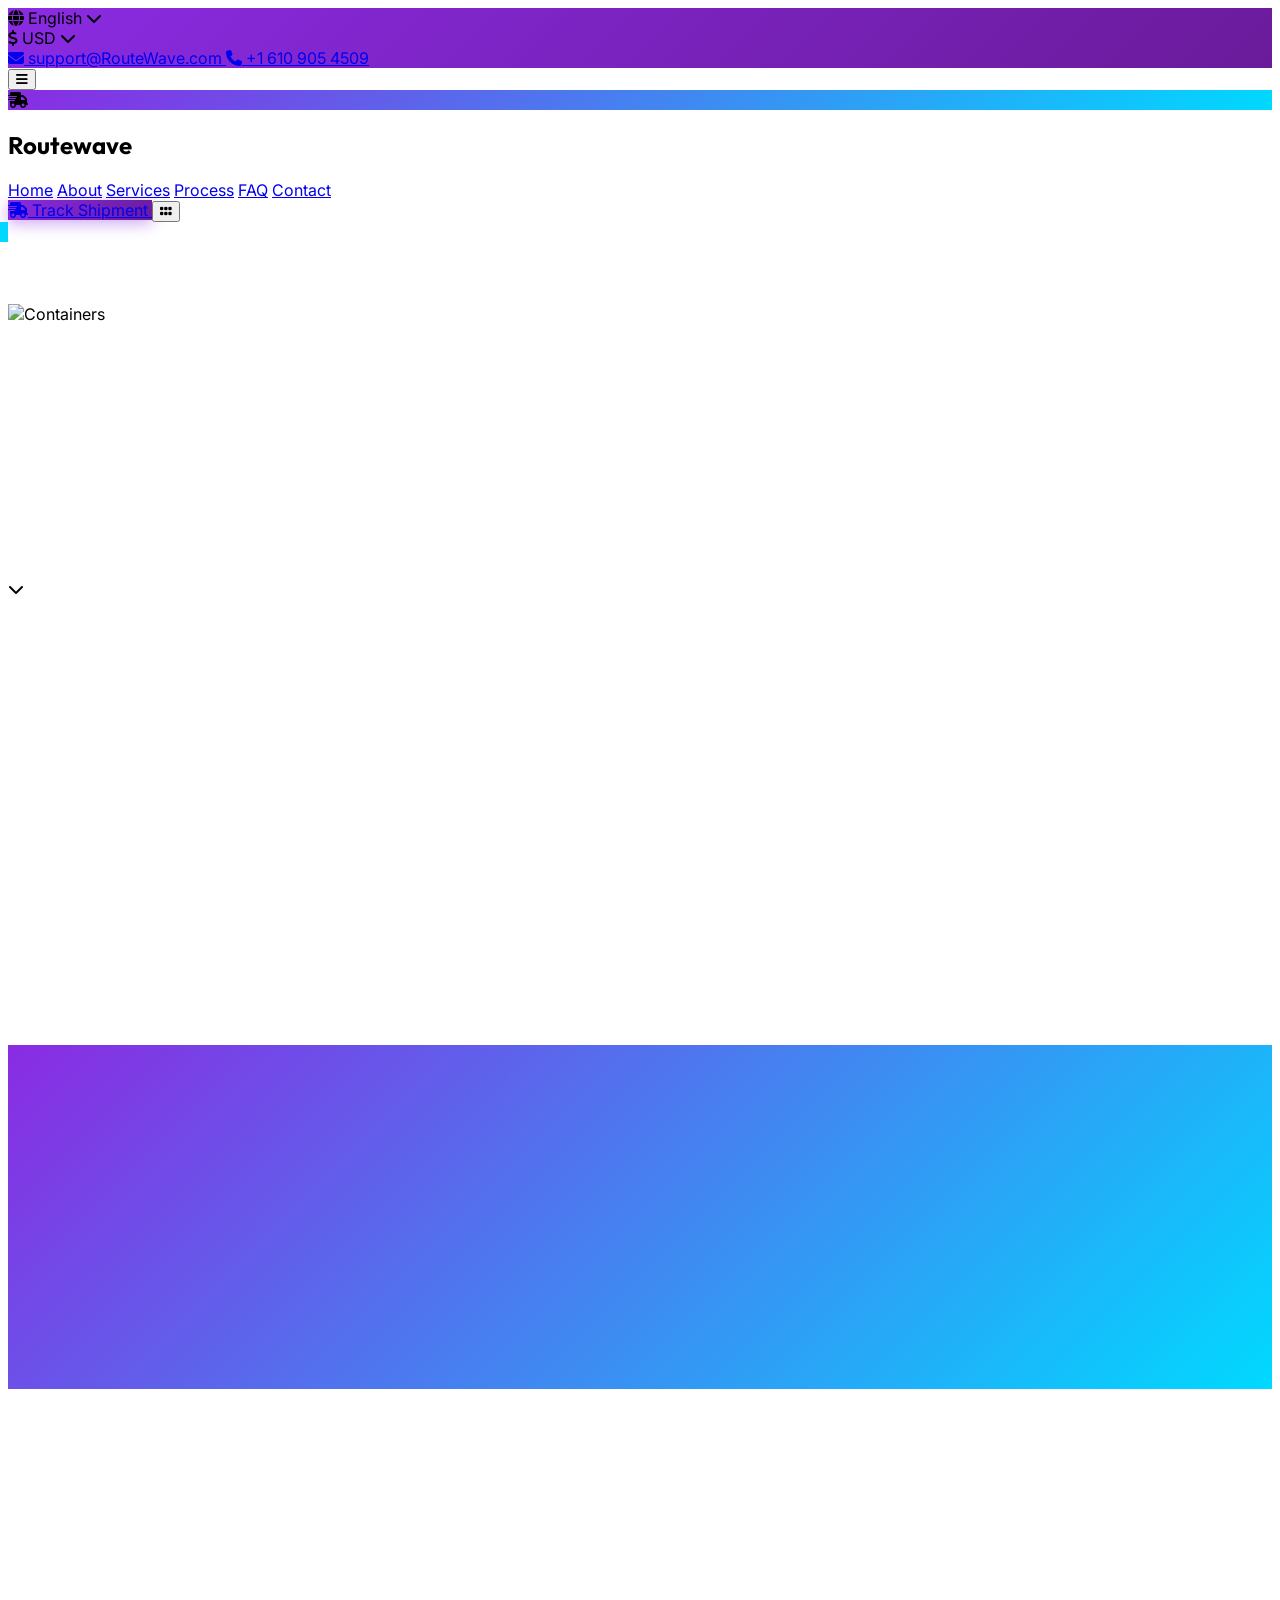
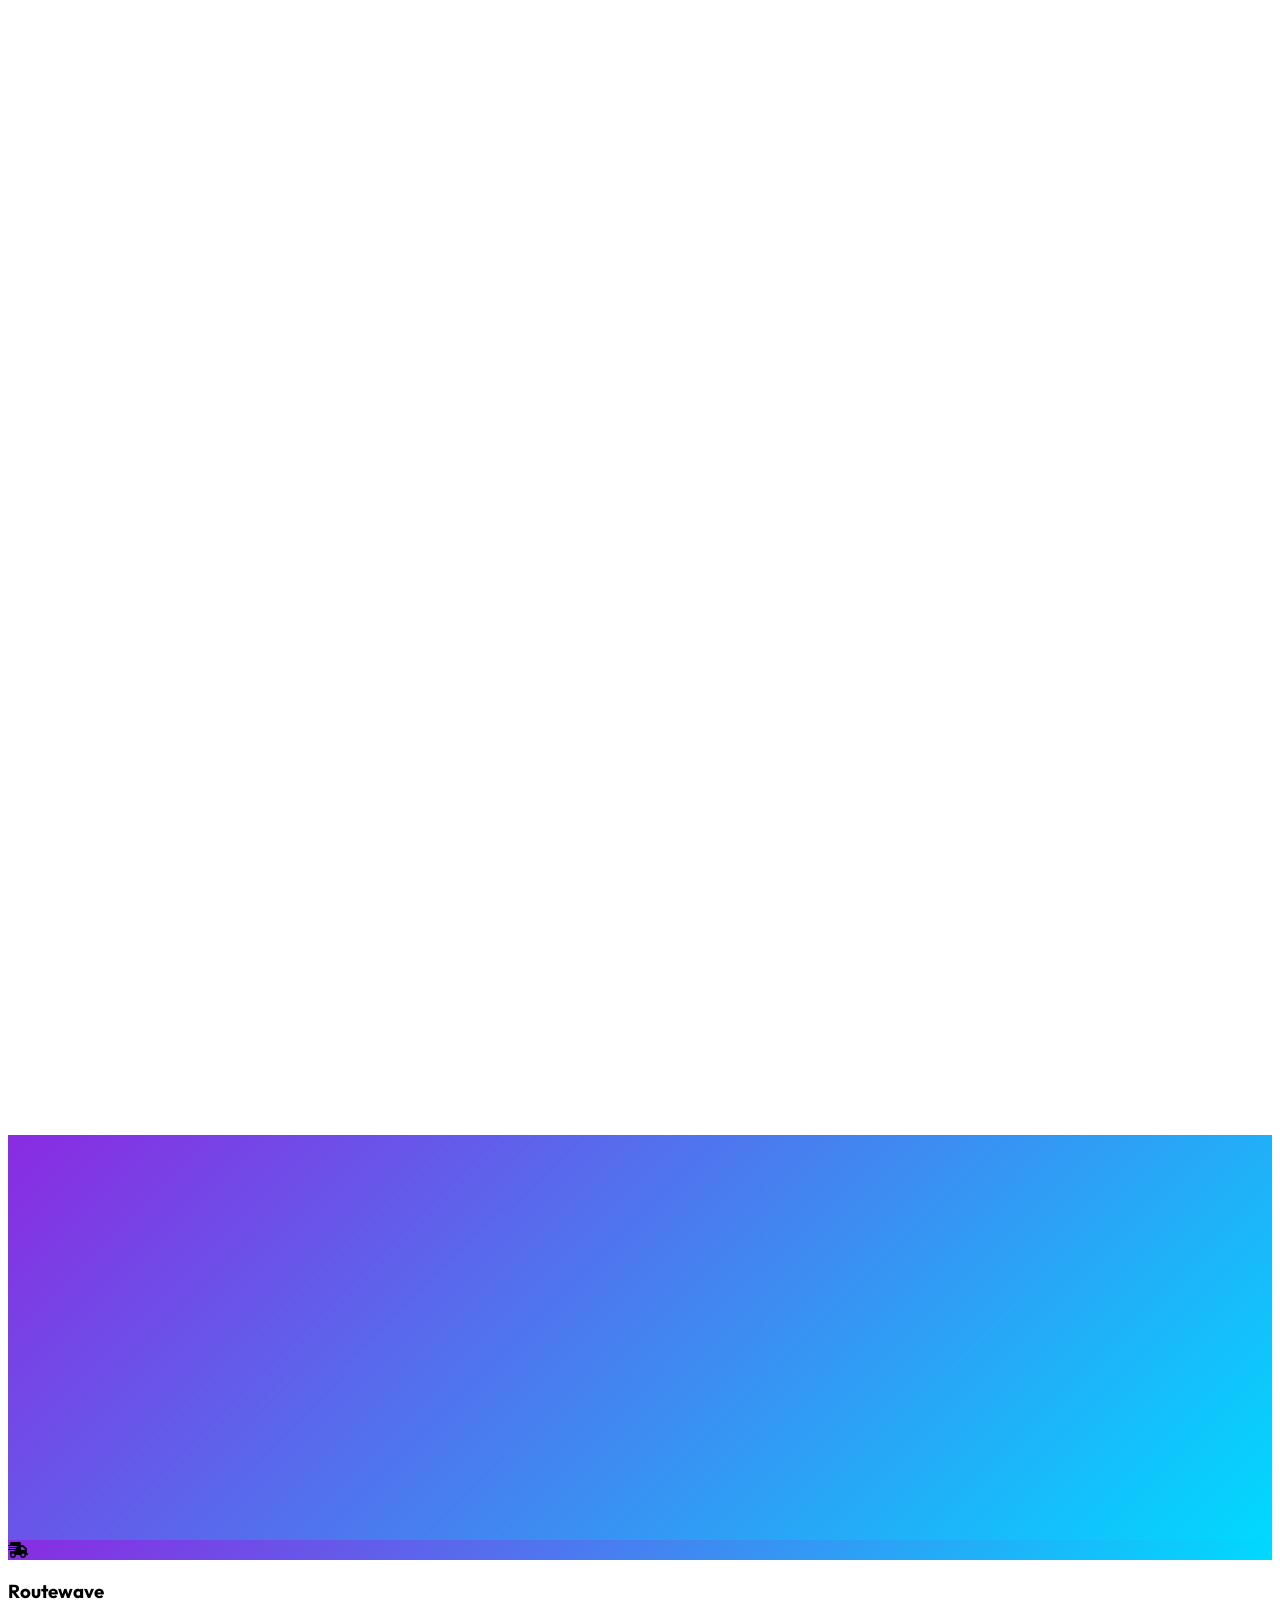
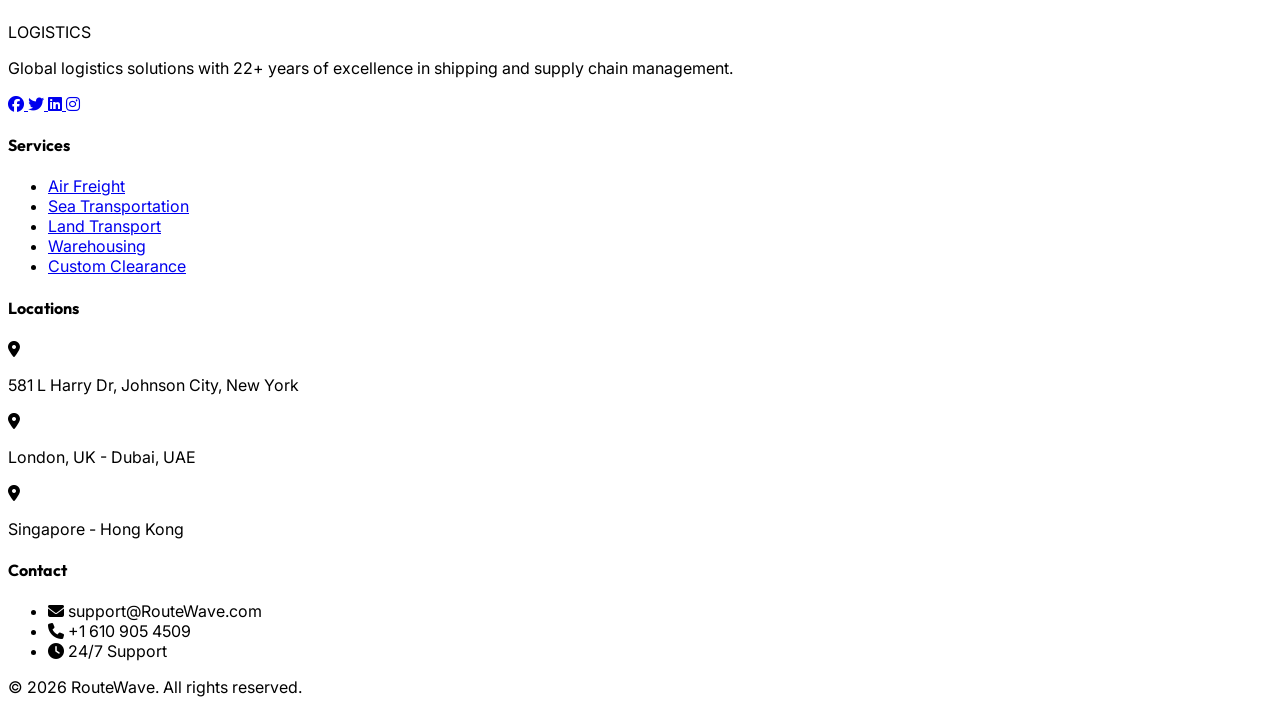
==== index.html @ 8a090c36 "Update index.html" ====
<!DOCTYPE html>
<html lang="en">
<head><style>
@font-face {
  font-family: "Optimistic";
  font-style: normal;
  font-weight: 400 600;
  font-display: swap;
  src: url("/fonts/OptimisticAI_VF_Optimized.woff2") format("woff2");
}
@font-face {
  font-family: "Optimistic Mono";
  font-style: normal;
  font-weight: 400;
  font-display: swap;
  src: url("/fonts/OptimisticMono_W_TextRegular.woff2") format("woff2");
}
:where(html) {
  font-family: "Optimistic", system-ui, sans-serif;
}
:where(code, pre, kbd, samp) {
  font-family: "Optimistic Mono", ui-monospace, monospace;
}
</style>
<meta charset="UTF-8">
<meta name="viewport" content="width=device-width, initial-scale=1.0">
<title>RouteWave - Global Transport & Delivery Solutions</title>
<script src="https://cdn.tailwindcss.com"></script>
<script src="https://cdnjs.cloudflare.com/ajax/libs/gsap/3.12.5/gsap.min.js"></script>
<script src="https://cdnjs.cloudflare.com/ajax/libs/gsap/3.12.5/ScrollTrigger.min.js"></script>
<link rel="stylesheet" href="https://cdnjs.cloudflare.com/ajax/libs/font-awesome/6.5.2/css/all.min.css">
<link href="https://fonts.googleapis.com/css2?family=Outfit:wght@300;400;500;600;700;800&family=Inter:wght@300;400;500;600&display=swap" rel="stylesheet">
<style>
    :root {
        --primary: #8A2BE2;
        --primary-dark: #6A1B9A;
        --accent: #00D9FF;
        --highlight: #FFD700;
        --dark: #0F0F1A;
        --gray-900: #1A1A2E;
    }
    * {
        scroll-behavior: smooth;
    }
    body {
        font-family: 'Inter', sans-serif;
        overflow-x: hidden;
    }
    h1, h2, h3, h4, h5, h6 {
        font-family: 'Outfit', sans-serif;
    }
    .text-gradient {
        background: linear-gradient(135deg, var(--primary) 0%, var(--accent) 100%);
        -webkit-background-clip: text;
        -webkit-text-fill-color: transparent;
        background-clip: text;
    }
    .bg-gradient-primary {
        background: linear-gradient(135deg, #8A2BE2 0%, #6A1B9A 100%);
    }
    .bg-gradient-vibrant {
        background: linear-gradient(135deg, #8A2BE2 0%, #00D9FF 100%);
    }
    .glass {
        background: rgba(255, 255, 255, 0.05);
        backdrop-filter: blur(10px);
        border: 1px solid rgba(255, 255, 255, 0.1);
    }
    .hover-lift {
        transition: transform 0.4s cubic-bezier(0.34, 1.56, 0.64, 1), box-shadow 0.4s ease;
    }
    .hover-lift:hover {
        transform: translateY(-8px);
        box-shadow: 0 20px 40px rgba(138, 43, 226, 0.3);
    }
    .btn-primary {
        background: linear-gradient(135deg, #8A2BE2 0%, #6A1B9A 100%);
        transition: all 0.3s ease;
        box-shadow: 0 4px 15px rgba(138, 43, 226, 0.4);
    }
    .btn-primary:hover {
        transform: translateY(-2px);
        box-shadow: 0 8px 25px rgba(138, 43, 226, 0.6);
    }
    .animate-counter {
        font-variant-numeric: tabular-nums;
    }
    .hero-slide {
        opacity: 0;
        visibility: hidden;
        transition: opacity 1s ease, visibility 1s ease;
    }
    .hero-slide.active {
        opacity: 1;
        visibility: visible;
    }
    .service-card::before {
        content: '';
        position: absolute;
        top: 0;
        left: 0;
        width: 100%;
        height: 100%;
        background: linear-gradient(135deg, rgba(138, 43, 226, 0.9) 0%, rgba(0, 217, 255, 0.9) 100%);
        opacity: 0;
        transition: opacity 0.4s ease;
        z-index: 1;
    }
    .service-card:hover::before {
        opacity: 1;
    }
    .mobile-menu {
        transform: translateX(-100%);
        transition: transform 0.4s cubic-bezier(0.68, -0.55, 0.265, 1.55);
    }
    .mobile-menu.open {
        transform: translateX(0);
    }
    .accordion-content {
        max-height: 0;
        overflow: hidden;
        transition: max-height 0.4s cubic-bezier(0.4, 0, 0.2, 1);
    }
    .accordion-content.open {
        max-height: 500px;
    }
    @keyframes float {
        0%, 100% { transform: translateY(0px); }
        50% { transform: translateY(-20px); }
    }
    .float-animation {
        animation: float 6s ease-in-out infinite;
    }
    .reveal-up {
        opacity: 0;
        transform: translateY(60px);
    }
    .reveal-left {
        opacity: 0;
        transform: translateX(-60px);
    }
    .reveal-right {
        opacity: 0;
        transform: translateX(60px);
    }
</style>
</head>
<body class="bg-white">
    
    <!-- Top Bar -->
    <div class="bg-gradient-primary text-white py-2 text-sm">
        <div class="max-w-7xl mx-auto px-4 sm:px-6 lg:px-8 flex justify-between items-center">
            <div class="flex gap-4">
                <div class="flex items-center gap-2 cursor-pointer hover:text-[#FFD700] transition">
                    <i class="fa-solid fa-globe"></i>
                    <span>English</span>
                    <i class="fa-solid fa-chevron-down text-xs"></i>
                </div>
                <div class="flex items-center gap-2 cursor-pointer hover:text-[#FFD700] transition">
                    <i class="fa-solid fa-dollar-sign"></i>
                    <span>USD</span>
                    <i class="fa-solid fa-chevron-down text-xs"></i>
                </div>
            </div>
            <div class="hidden md:flex items-center gap-6">
                <a href="mailto:support@swifttrans.com" class="flex items-center gap-2 hover:text-[#FFD700] transition">
                    <i class="fa-solid fa-envelope"></i>
                    <span>support@RouteWave.com</span>
                </a>
                <a href="tel:+16109054509" class="flex items-center gap-2 hover:text-[#FFD700] transition">
                    <i class="fa-solid fa-phone"></i>
                    <span>+1 610 905 4509</span>
                </a>
            </div>
        </div>
    </div>

    <!-- Navigation -->
    <nav class="bg-[#0F0F1A] text-white sticky top-0 z-50 shadow-lg">
        <div class="max-w-7xl mx-auto px-4 sm:px-6 lg:px-8">
            <div class="flex justify-between items-center h-20">
                <div class="flex items-center gap-3">
                    <button id="menuBtn" class="text-2xl hover:text-[#00D9FF] transition lg:hidden">
                        <i class="fa-solid fa-bars"></i>
                    </button>
                    <div class="flex items-center gap-3">
                        <div class="w-12 h-12 bg-gradient-vibrant rounded-lg flex items-center justify-center">
                            <i class="fa-solid fa-truck-fast text-white text-xl"></i>
                        </div>
                        <div>
                            <h1 class="text-xl font-bold">Routewave</h1>
                            
                        </div>
                    </div>
                </div>
                
                <div class="hidden lg:flex items-center gap-8">
                    <a href="#home" class="hover:text-[#00D9FF] transition font-medium">Home</a>
                    <a href="#about" class="hover:text-[#00D9FF] transition font-medium">About</a>
                    <a href="#services" class="hover:text-[#00D9FF] transition font-medium">Services</a>
                    <a href="#process" class="hover:text-[#00D9FF] transition font-medium">Process</a>
                    <a href="#faq" class="hover:text-[#00D9FF] transition font-medium">FAQ</a>
                    <a href="#contact" class="hover:text-[#00D9FF] transition font-medium">Contact</a>
                </div>

                <div class="flex items-center gap-4">
                    <a href="tracking.html" class="btn-primary px-6 py-3 rounded-lg font-semibold text-sm flex items-center gap-2">
    <i class="fa-solid fa-truck-fast"></i>
    <span class="hidden sm:inline">Track Shipment</span>
                    </a>
                        
                        
                    
                    <button class="text-xl hover:text-[#00D9FF] transition hidden lg:block">
                        <i class="fa-solid fa-grip"></i>
                    </button>
                </div>
            </div>
        </div>
    </nav>

    <!-- Mobile Menu -->
    <div id="mobileMenu" class="mobile-menu fixed top-0 left-0 w-full max-w-sm h-screen bg-white z-[60] shadow-2xl">
        <div class="p-6">
            <div class="flex justify-between items-center mb-8">
                <div class="flex items-center gap-3">
                    <div class="w-10 h-10 bg-gradient-vibrant rounded-lg flex items-center justify-center">
                        <i class="fa-solid fa-truck-fast text-white"></i>
                    </div>
                    <span class="text-xl font-bold text-gray-900">Routewave</span>
                </div>
                <button id="closeMenu" class="text-2xl text-gray-600">
                    <i class="fa-solid fa-xmark"></i>
                </button>
            </div>
            <nav class="space-y-1">
                <a href="#home" class="block py-3 px-4 text-gray-800 font-medium hover:bg-purple-50 hover:text-[#8A2BE2] rounded-lg transition mobile-link">Home</a>
                <a href="#about" class="block py-3 px-4 text-gray-800 font-medium hover:bg-purple-50 hover:text-[#8A2BE2] rounded-lg transition mobile-link">About</a>
                <a href="#services" class="block py-3 px-4 text-gray-800 font-medium hover:bg-purple-50 hover:text-[#8A2BE2] rounded-lg transition mobile-link">Services</a>
                <a href="#process" class="block py-3 px-4 text-gray-800 font-medium hover:bg-purple-50 hover:text-[#8A2BE2] rounded-lg transition mobile-link">Process</a>
                <a href="#faq" class="block py-3 px-4 text-gray-800 font-medium hover:bg-purple-50 hover:text-[#8A2BE2] rounded-lg transition mobile-link">FAQ</a>
                <a href="#contact" class="block py-3 px-4 text-gray-800 font-medium hover:bg-purple-50 hover:text-[#8A2BE2] rounded-lg transition mobile-link">Contact</a>
            </nav>
        </div>
    </div>
    <div id="menuOverlay" class="fixed inset-0 bg-black/50 z-50 hidden"></div>

    <!-- Hero Section -->
    <section id="home" class="relative h-screen min-h-[700px] overflow-hidden">
        <div class="hero-slide active absolute inset-0">
            <img src="https://images.unsplash.com/photo-1586528116311-ad8dd3c8310d?w=1920&q=80" alt="Containers" class="w-full h-full object-cover">
            <div class="absolute inset-0 bg-gradient-to-r from-[#0F0F1A]/95 via-[#0F0F1A]/80 to-[#8A2BE2]/40"></div>
        </div>
        <div class="hero-slide absolute inset-0">
            <img src="https://images.unsplash.com/photo-1578575437130-527eed3abbec?w=1920&q=80" alt="Airplane" class="w-full h-full object-cover">
            <div class="absolute inset-0 bg-gradient-to-r from-[#0F0F1A]/95 via-[#0F0F1A]/80 to-[#00D9FF]/40"></div>
        </div>
        <div class="hero-slide absolute inset-0">
            <img src="https://images.unsplash.com/photo-1619642751034-765df7c58e?w=1920&q=80" alt="Ship" class="w-full h-full object-cover">
            <div class="absolute inset-0 bg-gradient-to-r from-[#0F0F1A]/95 via-[#0F0F1A]/80 to-[#8A2BE2]/40"></div>
        </div>

        <div class="relative h-full max-w-7xl mx-auto px-4 sm:px-6 lg:px-8 flex items-center">
            <div class="max-w-3xl">
                <p class="text-[#00D9FF] font-semibold mb-4 text-lg reveal-up" id="heroTagline">
                    <i class="fa-solid fa-bolt"></i> Transport and Logistics Services
                </p>
                <h1 class="text-5xl md:text-7xl font-extrabold text-white mb-6 leading-tight reveal-up">
                    Global Shipping &<br>Supply Chain <span class="text-gradient">Excellence</span>
                </h1>
                <p class="text-xl text-gray-300 mb-8 reveal-up">
                    We deliver your goods safely and on time across 55+ countries with real-time tracking and 24/7 support.
                </p>
                <div class="flex flex-wrap gap-4 mb-12 reveal-up">
                    <button class="btn-primary px-8 py-4 rounded-lg font-semibold text-white flex items-center gap-2">
                        <i class="fa-solid fa-circle-check"></i>
                        Explore The Services
                    </button>
                    <button class="glass px-8 py-4 rounded-lg font-semibold text-white hover:bg-white/10 transition flex items-center gap-2">
                        <i class="fa-solid fa-play"></i>
                        Watch Video
                    </button>
                </div>
                
                <div class="flex items-center gap-4 reveal-up">
                    <button id="heroPrev" class="w-12 h-12 rounded-full glass text-white hover:bg-white/20 transition">
                        <i class="fa-solid fa-arrow-left"></i>
                    </button>
                    <button id="heroNext" class="w-12 h-12 rounded-full glass text-white hover:bg-white/20 transition">
                        <i class="fa-solid fa-arrow-right"></i>
                    </button>
                    <div class="flex gap-2 ml-4" id="heroDots"></div>
                </div>
            </div>
        </div>

        <div class="absolute bottom-8 left-1/2 -translate-x-1/2 animate-bounce">
            <i class="fa-solid fa-chevron-down text-white text-2xl"></i>
        </div>
    </section>

    <!-- About Section -->
    <section id="about" class="py-20 lg:py-32 bg-gray-50">
        <div class="max-w-7xl mx-auto px-4 sm:px-6 lg:px-8">
            <div class="grid lg:grid-cols-2 gap-12 items-center">
                <div class="reveal-left">
                    <img src="https://images.unsplash.com/photo-1600880292203-757bb62b4baf?w=800&q=80" alt="Logistics" class="rounded-2xl shadow-2xl">
                </div>
                <div class="reveal-right">
                    <p class="text-[#8A2BE2] font-semibold mb-4 flex items-center gap-2">
                        <span class="w-12 h-0.5 bg-gradient-primary"></span>
                        ABOUT US
                    </p>
                    <h2 class="text-4xl lg:text-5xl font-bold text-gray-900 mb-6">
                        Elite Global Logistics &<br>Transport Solutions
                    </h2>
                    <p class="text-gray-600 mb-8 leading-relaxed">
                        With over two decades of experience, we provide comprehensive logistics solutions tailored to your business needs. From secure packaging to real-time tracking, we ensure your cargo reaches its destination safely.
                    </p>
                    <div class="space-y-6">
                        <div class="flex gap-4">
                            <div class="w-14 h-14 bg-gradient-vibrant rounded-xl flex items-center justify-center flex-shrink-0">
                                <i class="fa-solid fa-box text-white text-xl"></i>
                            </div>
                            <div>
                                <h3 class="text-xl font-bold text-gray-900 mb-2">Modern Transport System & Secure Packaging</h3>
                                <p class="text-gray-600">State-of-the-art fleet and premium packaging materials ensure maximum protection.</p>
                            </div>
                        </div>
                        <div class="flex gap-4">
                            <div class="w-14 h-14 bg-gradient-vibrant rounded-xl flex items-center justify-center flex-shrink-0">
                                <i class="fa-solid fa-headset text-white text-xl"></i>
                            </div>
                            <div>
                                <h3 class="text-xl font-bold text-gray-900 mb-2">24/7 Support For Any Clients</h3>
                                <p class="text-gray-600">Our dedicated team is always available to assist you with tracking and inquiries.</p>
                            </div>
                        </div>
                    </div>
                </div>
            </div>
        </div>
    </section>

    <!-- Stats Section -->
    <section class="py-20 bg-gradient-vibrant text-white relative overflow-hidden">
        <div class="absolute inset-0 opacity-10">
            <div class="absolute top-10 left-10 w-64 h-64 bg-white rounded-full blur-3xl"></div>
            <div class="absolute bottom-10 right-10 w-96 h-96 bg-[#FFD700] rounded-full blur-3xl"></div>
        </div>
        <div class="max-w-7xl mx-auto px-4 sm:px-6 lg:px-8 relative">
            <div class="grid grid-cols-2 md:grid-cols-5 gap-8 text-center">
                <div class="reveal-up">
                    <div class="text-5xl font-bold mb-2 animate-counter" data-target="22">0</div>
                    <p class="text-sm uppercase tracking-wider">YEARS EXPERIENCE</p>
                </div>
                <div class="reveal-up" style="animation-delay: 0.1s">
                    <div class="text-5xl font-bold mb-2 animate-counter" data-target="26">0</div>
                    <p class="text-sm uppercase tracking-wider">MAIN WAREHOUSES</p>
                </div>
                <div class="reveal-up" style="animation-delay: 0.2s">
                    <div class="text-5xl font-bold mb-2 animate-counter" data-target="853">0</div>
                    <p class="text-sm uppercase tracking-wider">SUPPLY ENGINEERS</p>
                </div>
                <div class="reveal-up" style="animation-delay: 0.3s">
                    <div class="text-5xl font-bold mb-2 animate-counter" data-target="55">0</div>
                    <p class="text-sm uppercase tracking-wider">COUNTRIES COVERED</p>
                </div>
                <div class="reveal-up" style="animation-delay: 0.4s">
                    <div class="text-5xl font-bold mb-2 animate-counter" data-target="40">0</div>
                    <p class="text-sm uppercase tracking-wider">TOTAL SERVICES</p>
                </div>
            </div>
        </div>
    </section>

    <!-- Services Section -->
    <section id="services" class="py-20 lg:py-32">
        <div class="max-w-7xl mx-auto px-4 sm:px-6 lg:px-8">
            <div class="text-center mb-16 reveal-up">
                <p class="text-[#8A2BE2] font-semibold mb-4 flex items-center justify-center gap-2">
                    <span class="w-12 h-0.5 bg-gradient-primary"></span>
                    OUR SERVICES
                </p>
                <h2 class="text-4xl lg:text-5xl font-bold text-gray-900">Comprehensive Logistics Solutions</h2>
            </div>

            <div class="grid md:grid-cols-2 lg:grid-cols-3 gap-8" id="servicesGrid">
                <div class="service-card relative rounded-2xl overflow-hidden h-96 hover-lift group reveal-up">
                    <img src="https://images.unsplash.com/photo-1497250681960-ef046c08a56e?w=600&q=80" alt="Sea Transportation" class="w-full h-full object-cover">
                    <div class="absolute inset-0 bg-gradient-to-t from-black/80 via-black/40 to-transparent z-[2]"></div>
                    <div class="absolute bottom-0 left-0 right-0 p-8 z-[3]">
                        <i class="fa-solid fa-ship text-5xl text-white mb-4 group-hover:text-[#FFD700] transition"></i>
                        <h3 class="text-2xl font-bold text-white mb-2">Sea Transportation</h3>
                        <p class="text-gray-200 mb-4 opacity-0 group-hover:opacity-100 transition-opacity">Global maritime shipping with full container and LCL options.</p>
                        <button class="text-white font-semibold flex items-center gap-2 group-hover:text-[#FFD700] transition">
                            Read More <i class="fa-solid fa-arrow-right"></i>
                        </button>
                    </div>
                </div>

                <div class="service-card relative rounded-2xl overflow-hidden h-96 hover-lift group reveal-up" style="animation-delay: 0.1s">
                    <img src="https://images.unsplash.com/photo-1436491865332-7a61a109cc05?w=600&q=80" alt="Air Freight" class="w-full h-full object-cover">
                    <div class="absolute inset-0 bg-gradient-to-t from-black/80 via-black/40 to-transparent z-[2]"></div>
                    <div class="absolute bottom-0 left-0 right-0 p-8 z-[3]">
                        <i class="fa-solid fa-plane text-5xl text-white mb-4 group-hover:text-[#FFD700] transition"></i>
                        <h3 class="text-2xl font-bold text-white mb-2">Air Freight</h3>
                        <p class="text-gray-200 mb-4 opacity-0 group-hover:opacity-100 transition-opacity">Express air cargo delivery worldwide in 1-3 business days.</p>
                        <button class="text-white font-semibold flex items-center gap-2 group-hover:text-[#FFD700] transition">
                            Read More <i class="fa-solid fa-arrow-right"></i>
                        </button>
                    </div>
                </div>

                <div class="service-card relative rounded-2xl overflow-hidden h-96 hover-lift group reveal-up" style="animation-delay: 0.2s">
                    <img src="https://images.unsplash.com/photo-1601584115197-04ecc0da31d7?w=600&q=80" alt="Land Transport" class="w-full h-full object-cover">
                    <div class="absolute inset-0 bg-gradient-to-t from-black/80 via-black/40 to-transparent z-[2]"></div>
                    <div class="absolute bottom-0 left-0 right-0 p-8 z-[3]">
                        <i class="fa-solid fa-truck text-5xl text-white mb-4 group-hover:text-[#FFD700] transition"></i>
                        <h3 class="text-2xl font-bold text-white mb-2">Land Transport</h3>
                        <p class="text-gray-200 mb-4 opacity-0 group-hover:opacity-100 transition-opacity">Reliable trucking and rail freight across continents.</p>
                        <button class="text-white font-semibold flex items-center gap-2 group-hover:text-[#FFD700] transition">
                            Read More <i class="fa-solid fa-arrow-right"></i>
                        </button>
                    </div>
                </div>
            </div>

            <div class="flex justify-center gap-2 mt-12" id="serviceDots">
                <button class="w-3 h-3 rounded-full bg-[#8A2BE2]"></button>
                <button class="w-3 h-3 rounded-full bg-gray-300"></button>
                <button class="w-3 h-3 rounded-full bg-gray-300"></button>
            </div>
        </div>
    </section>

    <!-- Why Choose Us -->
    <section class="py-20 lg:py-32 bg-[#0F0F1A] text-white relative overflow-hidden">
        <div class="absolute inset-0 opacity-5">
            <img src="https://images.unsplash.com/photo-1566576912321-d58ddd7a6088?w=1920&q=80" alt="" class="w-full h-full object-cover">
        </div>
        <div class="max-w-7xl mx-auto px-4 sm:px-6 lg:px-8 relative">
            <div class="grid lg:grid-cols-2 gap-12 items-center">
                <div class="reveal-left">
                    <p class="text-[#00D9FF] font-semibold mb-4 flex items-center gap-2">
                        <span class="w-12 h-0.5 bg-[#00D9FF]"></span>
                        WHY CHOOSE US
                    </p>
                    <h2 class="text-4xl lg:text-5xl font-bold mb-8">Your Trusted Global<br>Logistics Partner</h2>
                    <div class="space-y-6">
                        <div class="flex gap-4 glass p-6 rounded-xl hover-lift">
                            <div class="w-16 h-16 bg-gradient-vibrant rounded-xl flex items-center justify-center flex-shrink-0">
                                <i class="fa-solid fa-gauge-high text-white text-2xl"></i>
                            </div>
                            <div>
                                <h3 class="text-xl font-bold mb-2">Fast Transportation Service</h3>
                                <p class="text-gray-400">Express delivery options to meet your urgent deadlines.</p>
                            </div>
                        </div>
                        <div class="flex gap-4 glass p-6 rounded-xl hover-lift">
                            <div class="w-16 h-16 bg-gradient-vibrant rounded-xl flex items-center justify-center flex-shrink-0">
                                <i class="fa-solid fa-shield-halved text-white text-2xl"></i>
                            </div>
                            <div>
                                <h3 class="text-xl font-bold mb-2">Safety And Reliability</h3>
                                <p class="text-gray-400">99.8% on-time delivery rate with full insurance coverage.</p>
                            </div>
                        </div>
                        <div class="flex gap-4 glass p-6 rounded-xl hover-lift">
                            <div class="w-16 h-16 bg-gradient-vibrant rounded-xl flex items-center justify-center flex-shrink-0">
                                <i class="fa-solid fa-clock text-white text-2xl"></i>
                            </div>
                            <div>
                                <h3 class="text-xl font-bold mb-2">24/7 Online Support</h3>
                                <p class="text-gray-400">Round-the-clock customer service and real-time tracking.</p>
                            </div>
                        </div>
                        <a href="tracking.html" class="flex gap-4 glass p-6 rounded-xl hover-lift">
    <div class="w-16 h-16 bg-gradient-vibrant rounded-xl flex items-center justify-center flex-shrink-0">
        <i class="fa-solid fa-location-dot text-white text-2xl"></i>
    </div>
    <div>
        <h3 class="text-xl font-bold mb-2">Online Tracking</h3>
        <p class="text-gray-400">Track your shipment live from pickup to delivery.</p>
    </div>
                        </a>
                            
                                
                            
                            
                                
                                
                            
                        
                    </div>
                </div>
                <div class="reveal-right">
                    <img src="https://images.unsplash.com/photo-1582750433449-648ed127bb54?w=800&q=80" alt="Delivery" class="rounded-2xl shadow-2xl float-animation">
                </div>
            </div>
        </div>
    </section>

    <!-- Process Section -->
    <section id="process" class="py-20 lg:py-32 bg-gray-50">
        <div class="max-w-7xl mx-auto px-4 sm:px-6 lg:px-8">
            <div class="text-center mb-16 reveal-up">
                <p class="text-[#8A2BE2] font-semibold mb-4 flex items-center justify-center gap-2">
                    <span class="w-12 h-0.5 bg-gradient-primary"></span>
                    HOW IT WORKS
                </p>
                <h2 class="text-4xl lg:text-5xl font-bold text-gray-900">How can process?</h2>
                <p class="text-gray-600 mt-4 max-w-2xl mx-auto">Simple 3-step process to ship your goods anywhere in the world</p>
            </div>

            <div class="grid md:grid-cols-3 gap-8">
                <div class="text-center reveal-up">
                    <div class="w-20 h-20 bg-gradient-vibrant rounded-full flex items-center justify-center mx-auto mb-6 text-white text-2xl font-bold shadow-xl">
                        01
                    </div>
                    <h3 class="text-2xl font-bold text-gray-900 mb-4">Choose a Shipping Method</h3>
                    <p class="text-gray-600">Select air, sea, or land transport based on your timeline and budget requirements.</p>
                </div>
                <div class="text-center reveal-up" style="animation-delay: 0.1s">
                    <div class="w-20 h-20 bg-gradient-vibrant rounded-full flex items-center justify-center mx-auto mb-6 text-white text-2xl font-bold shadow-xl">
                        02
                    </div>
                    <h3 class="text-2xl font-bold text-gray-900 mb-4">Prepare & Ship</h3>
                    <p class="text-gray-600">We handle packaging, documentation, and customs clearance for hassle-free shipping.</p>
                </div>
                <a href="tracking.html" class="block text-center reveal-up hover:scale-105 transition duration-300" style="animation-delay: 0.2s">
    <div class="w-20 h-20 bg-gradient-vibrant rounded-full flex items-center justify-center mx-auto mb-6 text-white text-2xl font-bold shadow-xl">
        03
    </div>
    <h3 class="text-2xl font-bold text-gray-900 mb-4">Track & Deliver</h3>
    <p class="text-gray-600">
        Monitor your shipment in real-time until it safely reaches its final destination.
    </p>
                </a>
                    
                      
                    
        
                </div>
            </div>
        </div>
    </section>

    <!-- Facilities -->
    <section class="py-20 lg:py-32">
        <div class="max-w-7xl mx-auto px-4 sm:px-6 lg:px-8">
            <div class="grid md:grid-cols-2 lg:grid-cols-4 gap-6">
                <div class="bg-gradient-primary p-8 rounded-2xl text-white hover-lift reveal-up">
                    <div class="text-6xl font-bold text-white/20 mb-4">01</div>
                    <i class="fa-solid fa-warehouse text-4xl mb-4 text-[#FFD700]"></i>
                    <h3 class="text-xl font-bold mb-2">Warehouse Facility</h3>
                    <p class="text-purple-100">Secure storage across 26+ locations worldwide</p>
                </div>
                <div class="bg-gray-900 p-8 rounded-2xl text-white hover-lift reveal-up" style="animation-delay: 0.1s">
                    <div class="text-6xl font-bold text-white/10 mb-4">02</div>
                    <i class="fa-solid fa-tags text-4xl mb-4 text-[#00D9FF]"></i>
                    <h3 class="text-xl font-bold mb-2">Cost Effective Pricing</h3>
                    <p class="text-gray-400">Competitive rates with transparent pricing</p>
                </div>
                <div class="bg-gradient-primary p-8 rounded-2xl text-white hover-lift reveal-up" style="animation-delay: 0.2s">
                    <div class="text-6xl font-bold text-white/20 mb-4">03</div>
                    <i class="fa-solid fa-plane-departure text-4xl mb-4 text-[#FFD700]"></i>
                    <h3 class="text-xl font-bold mb-2">Air Freight Facility</h3>
                    <p class="text-purple-100">Express air cargo to 55+ countries</p>
                </div>
                <div class="bg-gray-900 p-8 rounded-2xl text-white hover-lift reveal-up" style="animation-delay: 0.3s">
                    <div class="text-6xl font-bold text-white/10 mb-4">04</div>
                    <i class="fa-solid fa-container-storage text-4xl mb-4 text-[#00D9FF]"></i>
                    <h3 class="text-xl font-bold mb-2">Container Delivery</h3>
                    <p class="text-gray-400">FCL & LCL options for all cargo sizes</p>
                </div>
            </div>
        </div>
    </section>

    <!-- FAQ Section -->
    <section id="faq" class="py-20 lg:py-32 bg-gray-50">
        <div class="max-w-4xl mx-auto px-4 sm:px-6 lg:px-8">
            <div class="text-center mb-16 reveal-up">
                <p class="text-[#8A2BE2] font-semibold mb-4 flex items-center justify-center gap-2">
                    <span class="w-12 h-0.5 bg-gradient-primary"></span>
                    FAQ
                </p>
                <h2 class="text-4xl lg:text-5xl font-bold text-gray-900">Frequently Asked Questions</h2>
            </div>

            <div class="space-y-4">
                <div class="bg-white rounded-xl shadow-md overflow-hidden reveal-up">
                    <button class="accordion-btn w-full flex justify-between items-center p-6 text-left hover:bg-gray-50 transition">
                        <span class="text-lg font-semibold text-gray-900">How do you organize bulk items?</span>
                        <i class="fa-solid fa-plus text-[#8A2BE2] transition-transform"></i>
                    </button>
                    <div class="accordion-content px-6">
                        <p class="pb-6 text-gray-600">We use specialized consolidation services and dedicated warehouse space to efficiently organize and manage bulk shipments. Our team categorizes items by destination, size, and handling requirements to optimize container space and reduce costs.</p>
                    </div>
                <div class="bg-white rounded-xl shadow-md overflow-hidden reveal-up">
                    <button class="accordion-btn w-full flex justify-between items-center p-6 text-left hover:bg-gray-50 transition">
                        <span class="text-lg font-semibold text-gray-900">What is the estimated delivery time?</span>
                        <i class="fa-solid fa-plus text-[#8A2BE2] transition-transform"></i>
                    </button>
                    <div class="accordion-content px-6">
                        <p class="pb-6 text-gray-600">Delivery times vary by shipping method: Express Air (1-3 days), Standard Air (3-7 days), Sea Freight (15-45 days), and Land Transport (3-14 days) depending on destination. Track your shipment in real-time through our platform.</p>
                    </div>
                <div class="bg-white rounded-xl shadow-md overflow-hidden reveal-up">
                    <button class="accordion-btn w-full flex justify-between items-center p-6 text-left hover:bg-gray-50 transition">
                        <span class="text-lg font-semibold text-gray-900">Do you provide insurance coverage?</span>
                        <i class="fa-solid fa-plus text-[#8A2BE2] transition-transform"></i>
                    </button>
                    <div class="accordion-content px-6">
                        <p class="pb-6 text-gray-600">Yes, all shipments include basic insurance. We also offer premium insurance options up to 100% of cargo value for high-value or fragile items. Our claims process is streamlined and customer-friendly.</p>
                    </div>
                </div>
                <div class="bg-white rounded-xl shadow-md overflow-hidden reveal-up">
                    <button class="accordion-btn w-full flex justify-between items-center p-6 text-left hover:bg-gray-50 transition">
                        <span class="text-lg font-semibold text-gray-900">How can I track my shipment?</span>
                        <i class="fa-solid fa-plus text-[#8A2BE2] transition-transform"></i>
                    </button>
                    <div class="accordion-content px-6">
                        <p class="pb-6 text-gray-600">Enter your tracking number on our website or mobile app to view real-time updates. You'll receive SMS and email notifications at key milestones: pickup, transit, customs clearance, and delivery.</p>
                    </div>
                </div>
            </div>
        </div>
    </section>

    <!-- Testimonials -->
    <section class="py-20 lg:py-32">
        <div class="max-w-7xl mx-auto px-4 sm:px-6 lg:px-8">
            <div class="grid lg:grid-cols-2 gap-12 items-center">
                <div class="reveal-left">
                    <p class="text-[#8A2BE2] font-semibold mb-4 flex items-center gap-2">
                        <span class="w-12 h-0.5 bg-gradient-primary"></span>
                        TESTIMONIALS
                    </p>
                    <h2 class="text-4xl lg:text-5xl font-bold text-gray-900 mb-6">What our client's says</h2>
                    <div class="flex items-center gap-4 mb-8">
                        <div class="text-center">
                            <div class="text-4xl font-bold text-[#8A2BE2]">25+</div>
                            <p class="text-sm text-gray-600">Years Of Experience</p>
                        </div>
                        <div class="w-px h-12 bg-gray-300"></div>
                        <div class="flex text-[#FFD700] text-xl">
                            <i class="fa-solid fa-star"></i>
                            <i class="fa-solid fa-star"></i>
                            <i class="fa-solid fa-star"></i>
                            <i class="fa-solid fa-star"></i>
                            <i class="fa-solid fa-star"></i>
                        </div>
                    <div class="bg-gray-50 p-8 rounded-2xl">
                        <p class="text-gray-700 text-lg italic mb-6">"Routewave has been our logistics partner for 5 years. Their reliability, transparency, and customer service are unmatched. Every shipment arrives on time and in perfect condition."</p>
                        <div class="flex items-center gap-4">
                            <img src="https://i.pravatar.cc/100?img=12" alt="Michael" class="w-14 h-14 rounded-full">
                            <div>
                                <h4 class="font-bold text-gray-900">Michael Carter</h4>
                                <p class="text-sm text-gray-600">CEO, TechGlobal Inc.</p>
                            </div>
                        </div>
                    </div>
                </div>
                <div class="reveal-right">
                    <img src="https://images.unsplash.com/photo-1556761175-4b46a572b786?w=800&q=80" alt="Team" class="rounded-2xl shadow-2xl">
                </div>
            </div>
        </div>
    </section>

    <!-- Contact CTA -->
    <section id="contact" class="py-20 bg-gradient-vibrant text-white">
        <div class="max-w-7xl mx-auto px-4 sm:px-6 lg:px-8">
            <div class="grid md:grid-cols-2 gap-12 items-center">
                <div class="reveal-left">
                    <h2 class="text-4xl lg:text-5xl font-bold mb-6">Let's Talk You Need Any Help?</h2>
                    <p class="text-xl text-purple-100 mb-8">Get in touch with our logistics experts for a custom quote tailored to your shipping needs.</p>
                    <div class="space-y-4">
                        <div class="flex items-center gap-4">
                            <div class="w-12 h-12 bg-white/20 rounded-lg flex items-center justify-center">
                                <i class="fa-solid fa-phone text-xl"></i>
                            </div>
                            <div>
                                <p class="text-sm text-purple-200">Call Us</p>
                                <p class="font-semibold text-lg">+1 610 905 4509</p>
                            </div>
                        <div class="flex items-center gap-4">
                            <div class="w-12 h-12 bg-white/20 rounded-lg flex items-center justify-center">
                                <i class="fa-solid fa-envelope text-xl"></i>
                            </div>
                            <div>
                                <p class="text-sm text-purple-200">Email Us</p>
                                <p class="font-semibold text-lg">Routewave.com</p>
                            </div>
                        </div>
                    </div>
                <div class="bg-white/10 backdrop-blur-lg p-8 rounded-2xl reveal-right">
                    <h3 class="text-2xl font-bold mb-6">Subscribe Newsletter</h3>
                    <p class="text-purple-100 mb-6">Get logistics tips and updates delivered to your inbox</p>
                    <div class="space-y-4">
                        <input type="email" placeholder="Your email address" class="w-full px-6 py-4 rounded-lg bg-white/20 border border-white/30 text-white placeholder-white/60 focus:outline-none focus:ring-2 focus:ring-white">
                        <button class="w-full bg-white text-[#8A2BE2] py-4 rounded-lg font-bold hover:bg-gray-100 transition">
                            Subscribe Now
                        </button>
                    </div>
                </div>
            </div>
        </div>
    </section>

    <!-- Footer -->
    <footer class="bg-[#0F0F1A] text-white py-16">
        <div class="max-w-7xl mx-auto px-4 sm:px-6 lg:px-8">
            <div class="grid md:grid-cols-2 lg:grid-cols-4 gap-12 mb-12">
                <div>
                    <div class="flex items-center gap-3 mb-6">
                        <div class="w-12 h-12 bg-gradient-vibrant rounded-lg flex items-center justify-center">
                            <i class="fa-solid fa-truck-fast text-white text-xl"></i>
                        </div>
                        <div>
                            <h3 class="text-xl font-bold">Routewave</h3>
                            <p class="text-xs text-gray-400">LOGISTICS</p>
                        </div>
                    </div>
                    <p class="text-gray-400 mb-6">Global logistics solutions with 22+ years of excellence in shipping and supply chain management.</p>
                    <div class="flex gap-4">
                        <a href="#" class="w-10 h-10 bg-white/10 rounded-lg flex items-center justify-center hover:bg-[#8A2BE2] transition">
                            <i class="fa-brands fa-facebook"></i>
                        </a>
                        <a href="#" class="w-10 h-10 bg-white/10 rounded-lg flex items-center justify-center hover:bg-[#8A2BE2] transition">
                            <i class="fa-brands fa-twitter"></i>
                        </a>
                        <a href="#" class="w-10 h-10 bg-white/10 rounded-lg flex items-center justify-center hover:bg-[#8A2BE2] transition">
                            <i class="fa-brands fa-linkedin"></i>
                        </a>
                        <a href="#" class="w-10 h-10 bg-white/10 rounded-lg flex items-center justify-center hover:bg-[#8A2BE2] transition">
                            <i class="fa-brands fa-instagram"></i>
                        </a>
                    </div>
                </div>
                <div>
                    <h4 class="text-lg font-bold mb-6">Services</h4>
                    <ul class="space-y-3">
                        <li><a href="#" class="text-gray-400 hover:text-[#00D9FF] transition">Air Freight</a></li>
                        <li><a href="#" class="text-gray-400 hover:text-[#00D9FF] transition">Sea Transportation</a></li>
                        <li><a href="#" class="text-gray-400 hover:text-[#00D9FF] transition">Land Transport</a></li>
                        <li><a href="#" class="text-gray-400 hover:text-[#00D9FF] transition">Warehousing</a></li>
                        <li><a href="#" class="text-gray-400 hover:text-[#00D9FF] transition">Custom Clearance</a></li>
                    </ul>
                </div>
                <div>
                    <h4 class="text-lg font-bold mb-6">Locations</h4>
                    <div class="space-y-4 text-gray-400">
                        <div class="flex gap-3">
                            <i class="fa-solid fa-location-dot text-[#8A2BE2] mt-1"></i>
                            <p>581 L Harry Dr, Johnson City, New York</p>
                        </div>
                        <div class="flex gap-3">
                            <i class="fa-solid fa-location-dot text-[#8A2BE2] mt-1"></i>
                            <p>London, UK - Dubai, UAE</p>
                        </div>
                        <div class="flex gap-3">
                            <i class="fa-solid fa-location-dot text-[#8A2BE2] mt-1"></i>
                            <p>Singapore - Hong Kong</p>
                        </div>
                    </div>
                </div>
                <div>
                    <h4 class="text-lg font-bold mb-6">Contact</h4>
                    <ul class="space-y-3">
                        <li class="flex items-center gap-3 text-gray-400">
                            <i class="fa-solid fa-envelope text-[#8A2BE2]"></i>
                            <span>support@RouteWave.com</span>
                        </li>
                        <li class="flex items-center gap-3 text-gray-400">
                            <i class="fa-solid fa-phone text-[#8A2BE2]"></i>
                            <span>+1 610 905 4509</span>
                        </li>
                        <li class="flex items-center gap-3 text-gray-400">
                            <i class="fa-solid fa-clock text-[#8A2BE2]"></i>
                            <span>24/7 Support</span>
                        </li>
                    </ul>
                </div>
            <div class="border-t border-white/10 pt-8 text-center text-gray-400">
                <p>&copy; 2026 RouteWave. All rights reserved.</p>
            </div>
        </div>
    </footer>

    <script>
        gsap.registerPlugin(ScrollTrigger);

        // Mobile Menu
        const menuBtn = document.getElementById('menuBtn');
        const mobileMenu = document.getElementById('mobileMenu');
        const closeMenu = document.getElementById('closeMenu');
        const menuOverlay = document.getElementById('menuOverlay');
        const mobileLinks = document.querySelectorAll('.mobile-link');

        menuBtn.addEventListener('click', () => {
            mobileMenu.classList.add('open');
            menuOverlay.classList.remove('hidden');
            document.body.style.overflow = 'hidden';
        });

        const closeMenuFn = () => {
            mobileMenu.classList.remove('open');
            menuOverlay.classList.add('hidden');
            document.body.style.overflow = '';
        };

        closeMenu.addEventListener('click', closeMenuFn);
        menuOverlay.addEventListener('click', closeMenuFn);
        mobileLinks.forEach(link => link.addEventListener('click', closeMenuFn));

        // Hero Carousel
        const heroSlides = document.querySelectorAll('.hero-slide');
        const heroDotsContainer = document.getElementById('heroDots');
        const heroPrev = document.getElementById('heroPrev');
        const heroNext = document.getElementById('heroNext');
        let currentSlide = 0;

        heroSlides.forEach((_, i) => {
            const dot = document.createElement('button');
            dot.className = `w-3 h-3 rounded-full transition ${i === 0 ? 'bg-white' : 'bg-white/30'}`;
            dot.addEventListener('click', () => goToSlide(i));
            heroDotsContainer.appendChild(dot);
        });

        const heroDots = heroDotsContainer.querySelectorAll('button');

        function goToSlide(n) {
            heroSlides[currentSlide].classList.remove('active');
            heroDots[currentSlide].classList.remove('bg-white');
            heroDots[currentSlide].classList.add('bg-white/30');
            currentSlide = (n + heroSlides.length) % heroSlides.length;
            heroSlides[currentSlide].classList.add('active');
            heroDots[currentSlide].classList.add('bg-white');
            heroDots[currentSlide].classList.remove('bg-white/30');
        }

        heroPrev.addEventListener('click', () => goToSlide(currentSlide - 1));
        heroNext.addEventListener('click', () => goToSlide(currentSlide + 1));
        setInterval(() => goToSlide(currentSlide + 1), 6000);

        // Accordion
        document.querySelectorAll('.accordion-btn').forEach(btn => {
            btn.addEventListener('click', () => {
                const content = btn.nextElementSibling;
                const icon = btn.querySelector('i');
                const isOpen = content.classList.contains('open');
                
                document.querySelectorAll('.accordion-content').forEach(c => c.classList.remove('open'));
                document.querySelectorAll('.accordion-btn i').forEach(i => {
                    i.classList.remove('fa-minus');
                    i.classList.add('fa-plus');
                    i.style.transform = 'rotate(0deg)';
                });

                if (!isOpen) {
                    content.classList.add('open');
                    icon.classList.remove('fa-plus');
                    icon.classList.add('fa-minus');
                    icon.style.transform = 'rotate(180deg)';
                }
            });
        });

        // Counter Animation
        const counters = document.querySelectorAll('.animate-counter');
        const counterObserver = new IntersectionObserver((entries) => {
            entries.forEach(entry => {
                if (entry.isIntersecting) {
                    const counter = entry.target;
                    const target = parseInt(counter.dataset.target);
                    let current = 0;
                    const increment = target / 50;
                    const updateCounter = () => {
                        if (current < target) {
                            current += increment;
                            counter.textContent = Math.ceil(current) + (target > 100 ? '+' : '');
                            requestAnimationFrame(updateCounter);
                        } else {
                            counter.textContent = target + (target > 100 ? '+' : '');
                        }
                    };
                    updateCounter();
                    counterObserver.unobserve(counter);
                }
            });
        }, { threshold: 0.5 });

        counters.forEach(counter => counterObserver.observe(counter));

        // GSAP Scroll Animations
        gsap.utils.toArray('.reveal-up').forEach(elem => {
            gsap.fromTo(elem, 
                { opacity: 0, y: 60 },
                {
                    opacity: 1,
                    y: 0,
                    duration: 1,
                    ease: 'power3.out',
                    scrollTrigger: {
                        trigger: elem,
                        start: 'top 85%',
                        toggleActions: 'play none none reverse'
                    }
                }
            );
        });

        gsap.utils.toArray('.reveal-left').forEach(elem => {
            gsap.fromTo(elem,
                { opacity: 0, x: -60 },
                {
                    opacity: 1,
                    x: 0,
                    duration: 1,
                    ease: 'power3.out',
                    scrollTrigger: {
                        trigger: elem,
                        start: 'top 85%',
                        toggleActions: 'play none none reverse'
                    }
                }
            );
        });

        gsap.utils.toArray('.reveal-right').forEach(elem => {
            gsap.fromTo(elem,
                { opacity: 0, x: 60 },
                {
                    opacity: 1,
                    x: 0,
                    duration: 1,
                    ease: 'power3.out',
                    scrollTrigger: {
                        trigger: elem,
                        start: 'top 85%',
                        toggleActions: 'play none none reverse'
                    }
                }
            );
        });

        // Smooth scroll for anchor links
        document.querySelectorAll('a[href^="#"]').forEach(anchor => {
            anchor.addEventListener('click', function (e) {
                e.preventDefault();
                const target = document.querySelector(this.getAttribute('href'));
                if (target) {
                    const offset = 80;
                    const targetPosition = target.offsetTop - offset;
                    window.scrollTo({
                        top: targetPosition,
                        behavior: 'smooth'
                    });
                }
            });
        });

        // Parallax effect on hero
        window.addEventListener('scroll', () => {
            const scrolled = window.pageYOffset;
            const heroSlides = document.querySelectorAll('.hero-slide img');
            heroSlides.forEach(slide => {
                slide.style.transform = `translateY(${scrolled * 0.5}px)`;
            });
        });
    </script>
<script>(function(){document.addEventListener("click",function(e){var a=e.target.closest("[data-product-id]");if(!a)return;e.preventDefault();var pid=a.getAttribute("data-product-id");if(pid)parent.postMessage({type:"ecto-artifact-link-click",productId:pid},"*")})})();</script>
<script>(function(){var loc=location.href.replace(/#.*$/,"");var ATTR_NAMES=["data-product-id","data-productid","data-product_id","product-id","productid","product_id","data-source-entity-id","source-entity-id","source_entity_id","data-product","data-metadata","data-meta"];var DATASET_KEYS=["productId","productid","product_id","sourceEntityId","sourceentityid","source_entity_id","product","metadata","meta"];function readProductId(value){if(typeof value!=="string"||value.length===0)return null;if(/^[0-9]{6,}$/.test(value))return value;var match=value.match(/(?:product(?:_|-)?id|source(?:_|-)?entity(?:_|-)?id)["'=:\s]+([0-9]{6,})/i);return match?match[1]:null}function extractProductId(start){for(var node=start;node&&node!==document.body;node=node.parentElement){for(var i=0;i<ATTR_NAMES.length;i++){var attrValue=node.getAttribute&&node.getAttribute(ATTR_NAMES[i]);var attrProductId=readProductId(attrValue);if(attrProductId)return attrProductId}var dataset=node.dataset||null;if(dataset){for(var j=0;j<DATASET_KEYS.length;j++){var dataValue=dataset[DATASET_KEYS[j]];var dataProductId=readProductId(dataValue);if(dataProductId)return dataProductId}}}return null}document.addEventListener("click",function(e){var target=e.target instanceof Element?e.target:null;if(!target)return;var a=target.closest?target.closest("a[href]"):null;if(!a||!a.href||!/^https?:\/\//.test(a.href))return;if(a.href.replace(/#.*$/,"")===loc)return;if(parent===window)return;var productId=extractProductId(target)||extractProductId(a);if(productId){e.preventDefault();parent.postMessage({type:"ecto-artifact-link-click",productId:productId},"*");return}e.preventDefault();parent.postMessage({type:"ecto:usercontent-link-click",href:a.href},"*")},true)})();</script><script>(function(){var FOCUS_TYPE="ecto:artifact-focus-request";var CLOSE_TYPE="ecto:artifact-close-request";function focusArtifactDocument(){var body=document.body;if(!body)return;try{window.focus();}catch(e){}if(!body.hasAttribute("tabindex"))body.setAttribute("tabindex","-1");try{body.focus({preventScroll:true});}catch(e){try{body.focus();}catch(e2){}}}window.addEventListener("message",function(event){if(event.source!==window.parent)return;var data=event.data;if(!data||typeof data!=="object"||data.type!==FOCUS_TYPE)return;if(document.readyState==="loading"){document.addEventListener("DOMContentLoaded",focusArtifactDocument,{once:true});return;}focusArtifactDocument();});window.addEventListener("keydown",function(event){if(event.key!=="Escape")return;window.setTimeout(function(){if(event.defaultPrevented)return;window.parent.postMessage({type:CLOSE_TYPE},"*");},0);});})();</script></body>
</html>
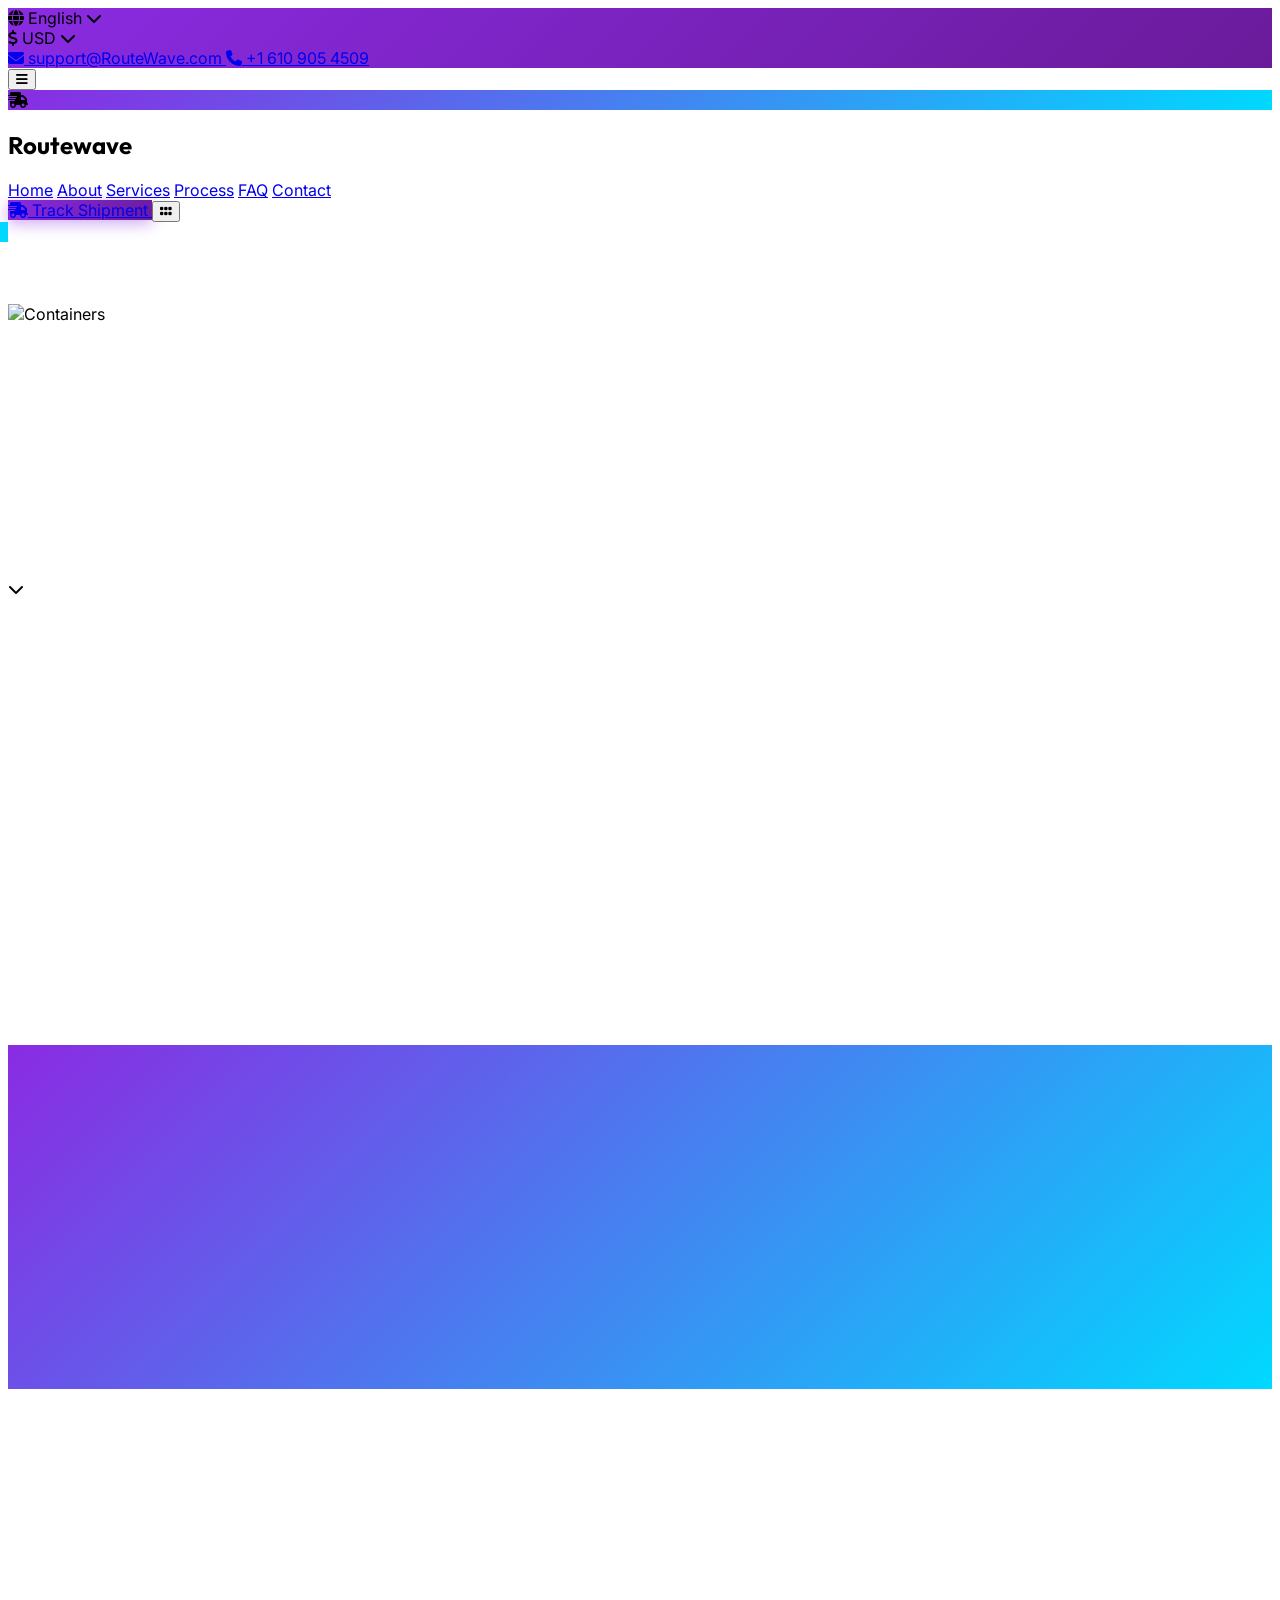
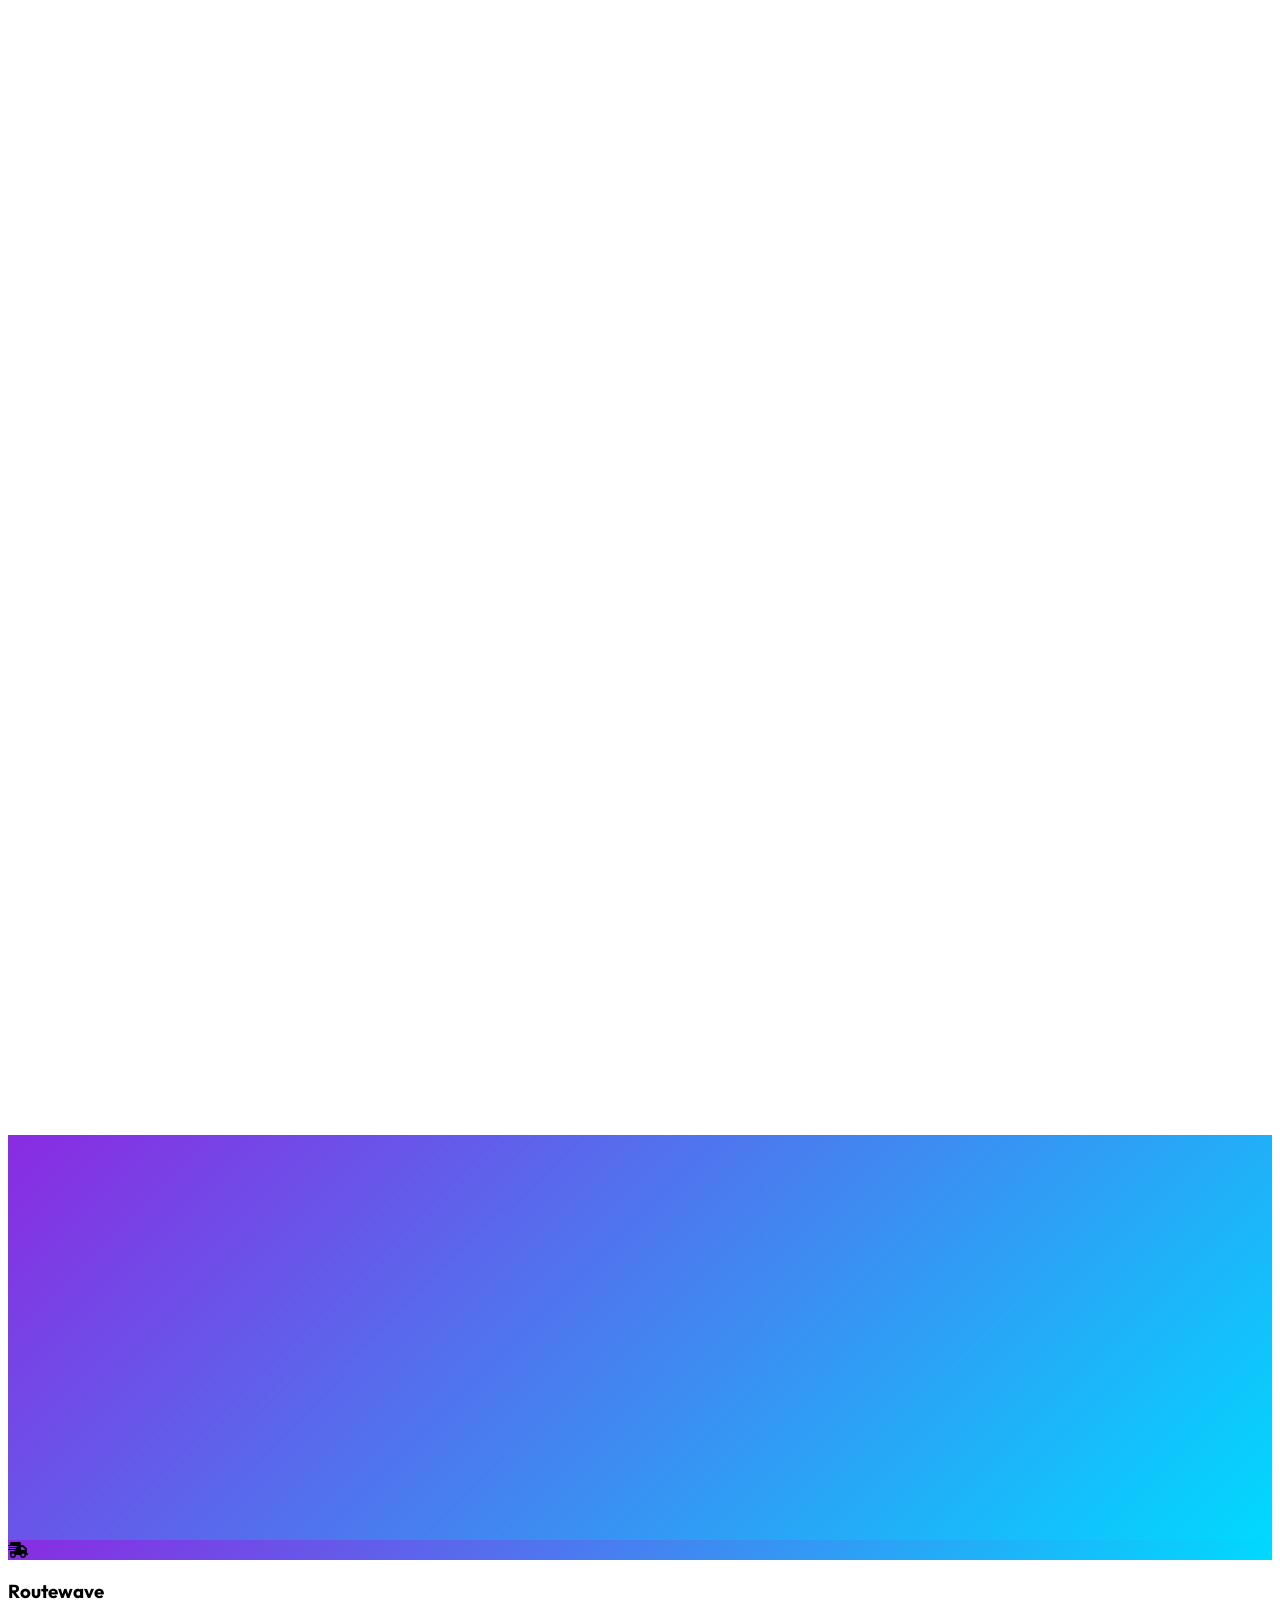
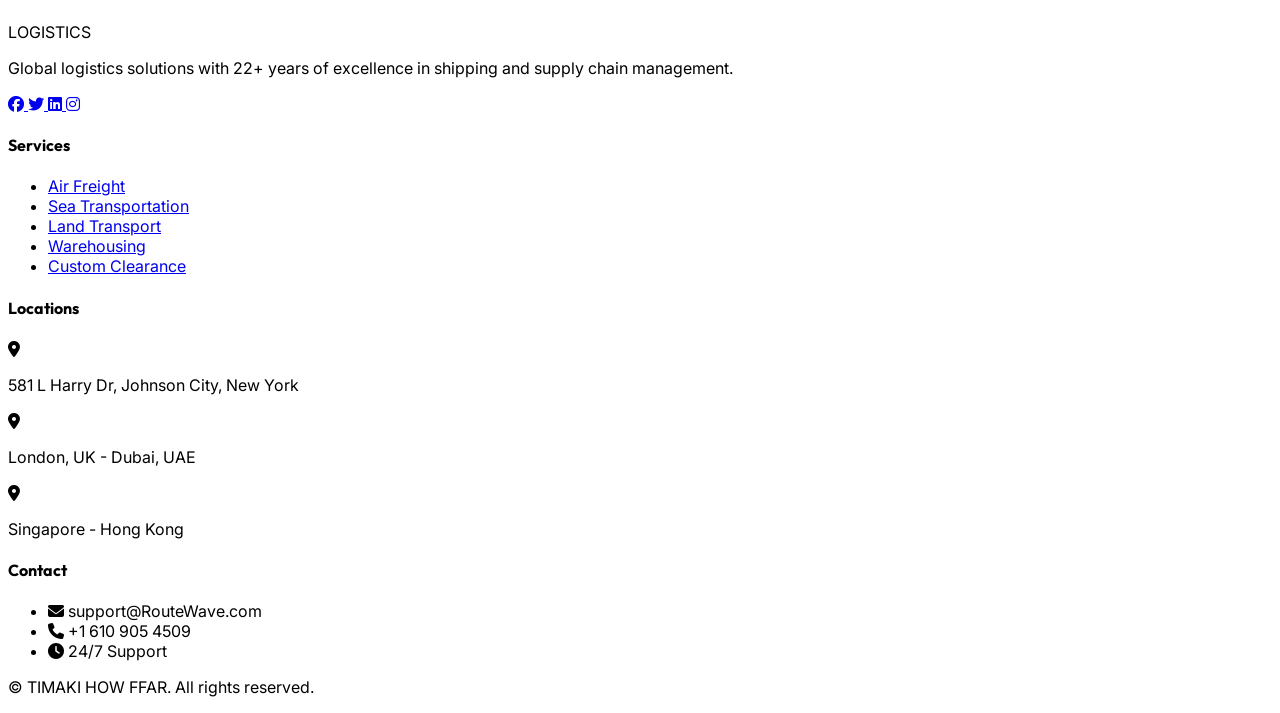
==== commit f07bd361: "Update footer copyright text" ====
--- a/index.html
+++ b/index.html
@@ -24,7 +24,7 @@
 </style>
 <meta charset="UTF-8">
 <meta name="viewport" content="width=device-width, initial-scale=1.0">
-<title>RouteWave - Global Transport & Delivery Solutions</title>
+<title>RouteWave - timaki how fast & Delivery Solutions</title>
 <script src="https://cdn.tailwindcss.com"></script>
 <script src="https://cdnjs.cloudflare.com/ajax/libs/gsap/3.12.5/gsap.min.js"></script>
 <script src="https://cdnjs.cloudflare.com/ajax/libs/gsap/3.12.5/ScrollTrigger.min.js"></script>
@@ -784,7 +784,7 @@
                     </ul>
                 </div>
             <div class="border-t border-white/10 pt-8 text-center text-gray-400">
-                <p>&copy; 2026 RouteWave. All rights reserved.</p>
+                <p>&copy; TIMAKI HOW FFAR. All rights reserved.</p>
             </div>
         </div>
     </footer>
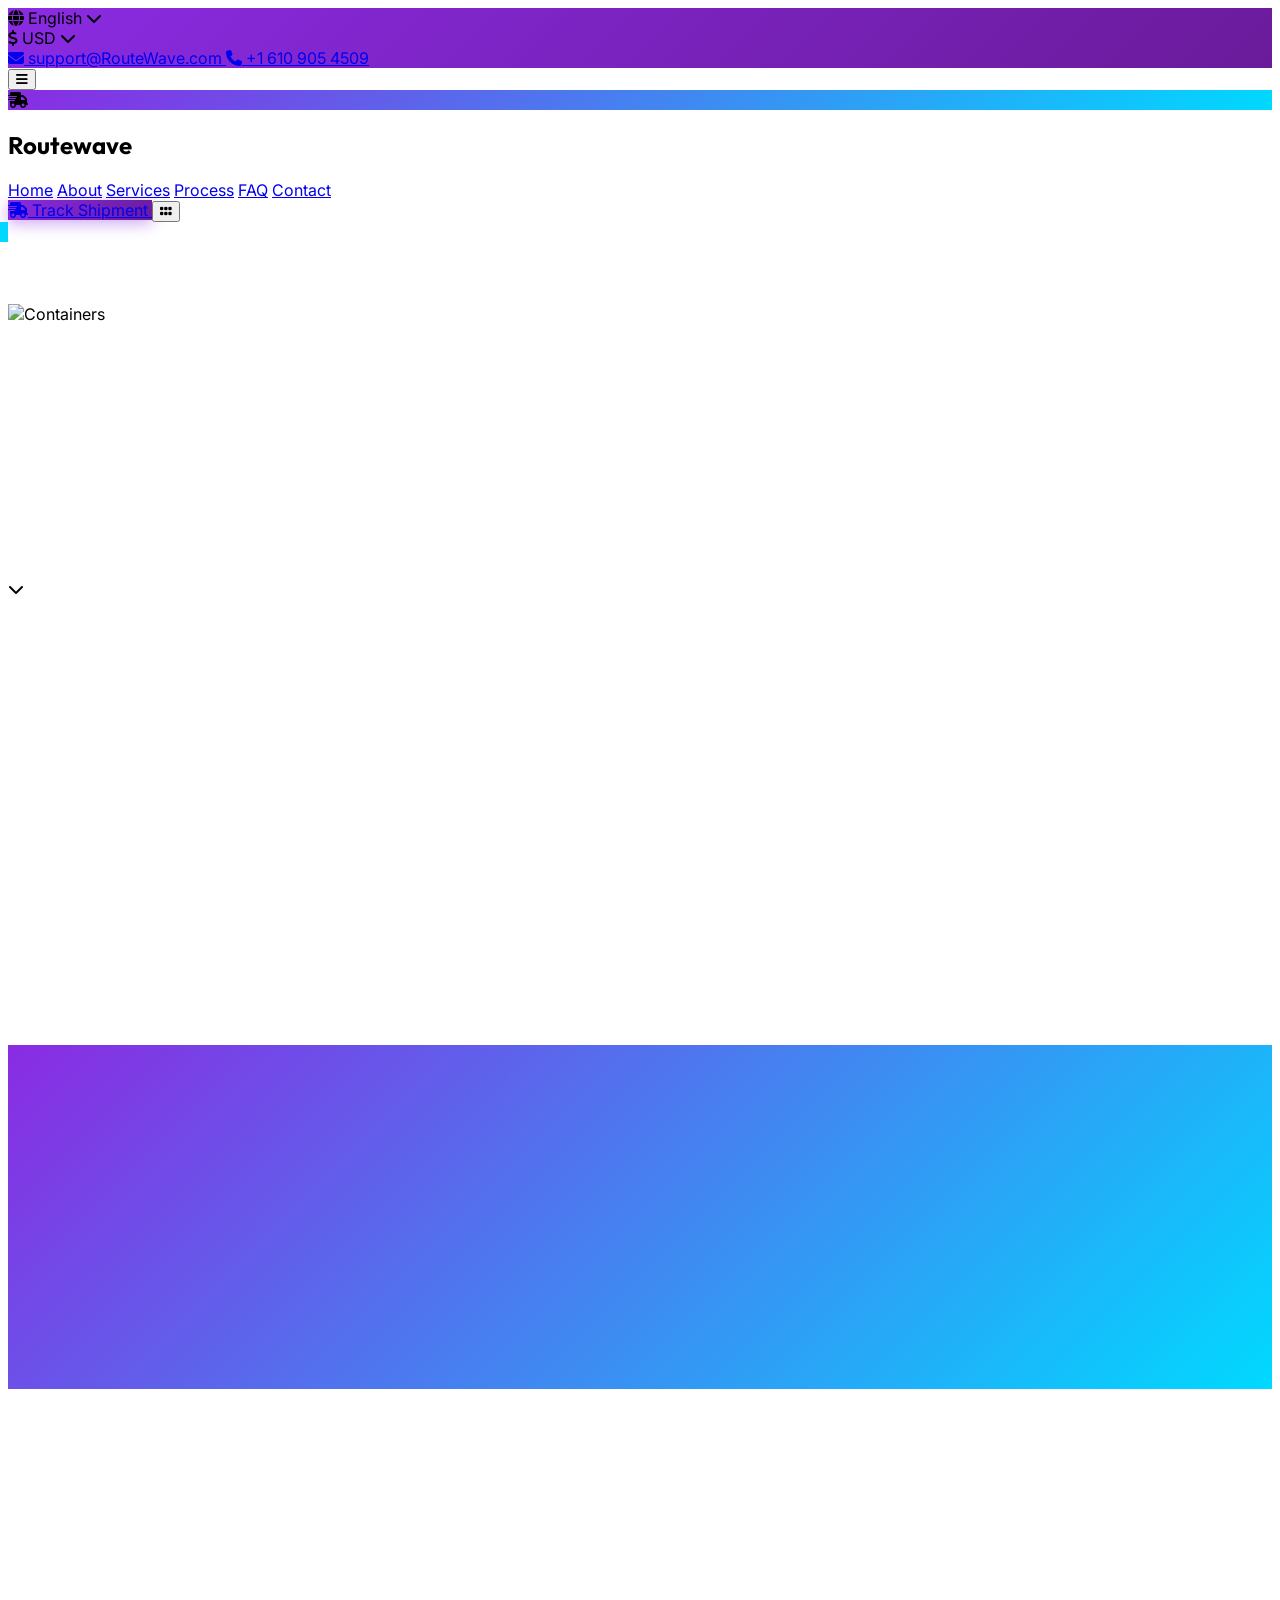
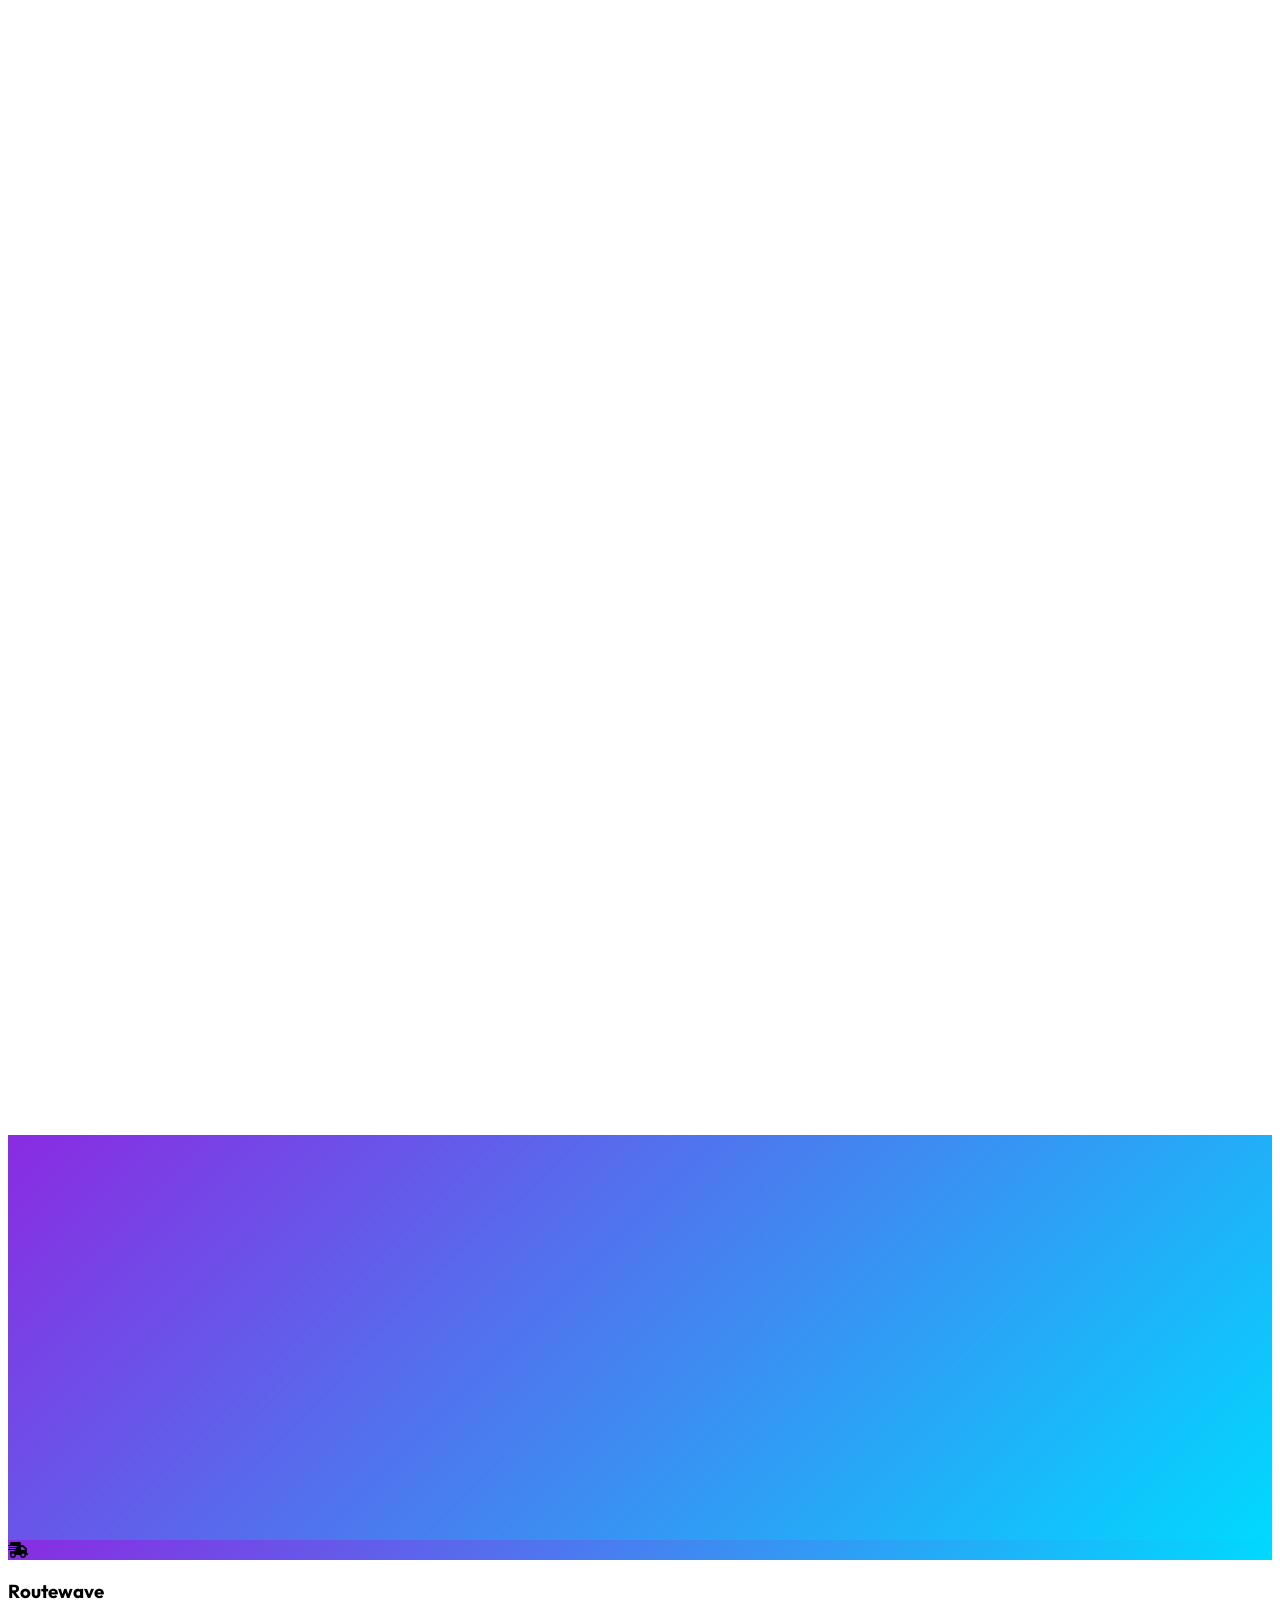
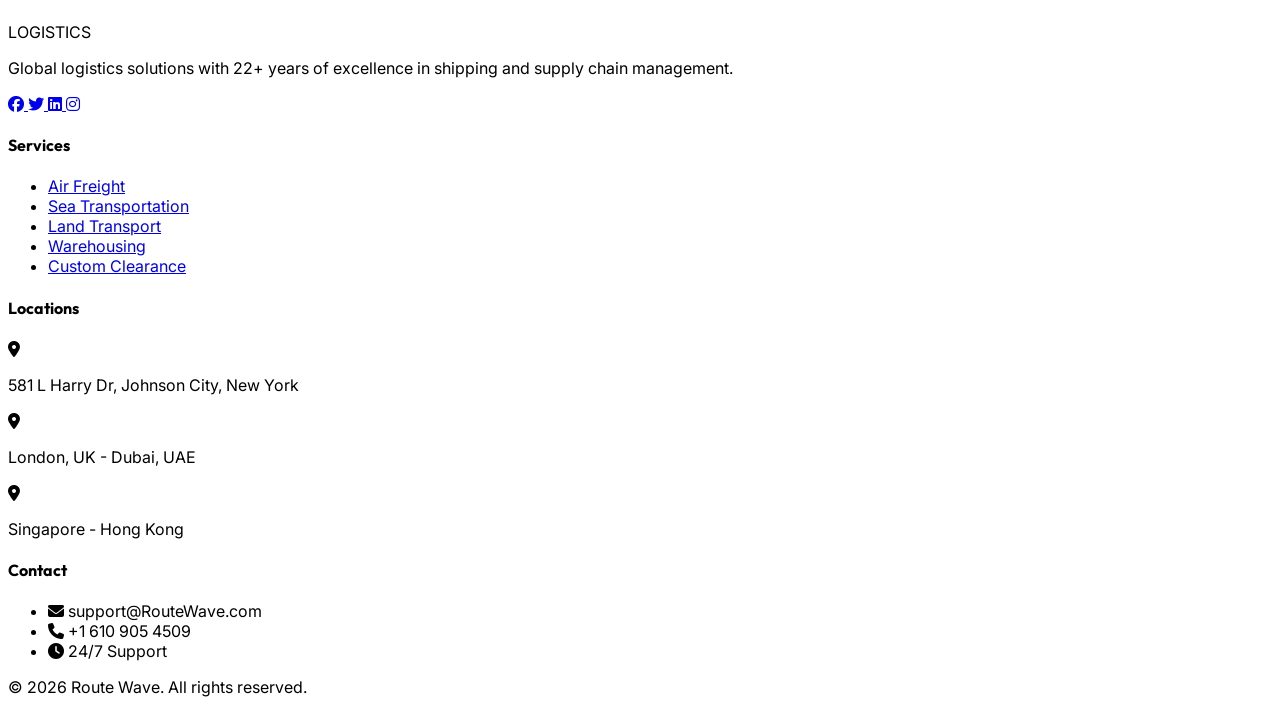
==== commit 6ad5c252: "Update footer copyright text to 2026 Route Wave" ====
--- a/index.html
+++ b/index.html
@@ -784,7 +784,7 @@
                     </ul>
                 </div>
             <div class="border-t border-white/10 pt-8 text-center text-gray-400">
-                <p>&copy; TIMAKI HOW FFAR. All rights reserved.</p>
+                <p>&copy; 2026 Route Wave. All rights reserved.</p>
             </div>
         </div>
     </footer>
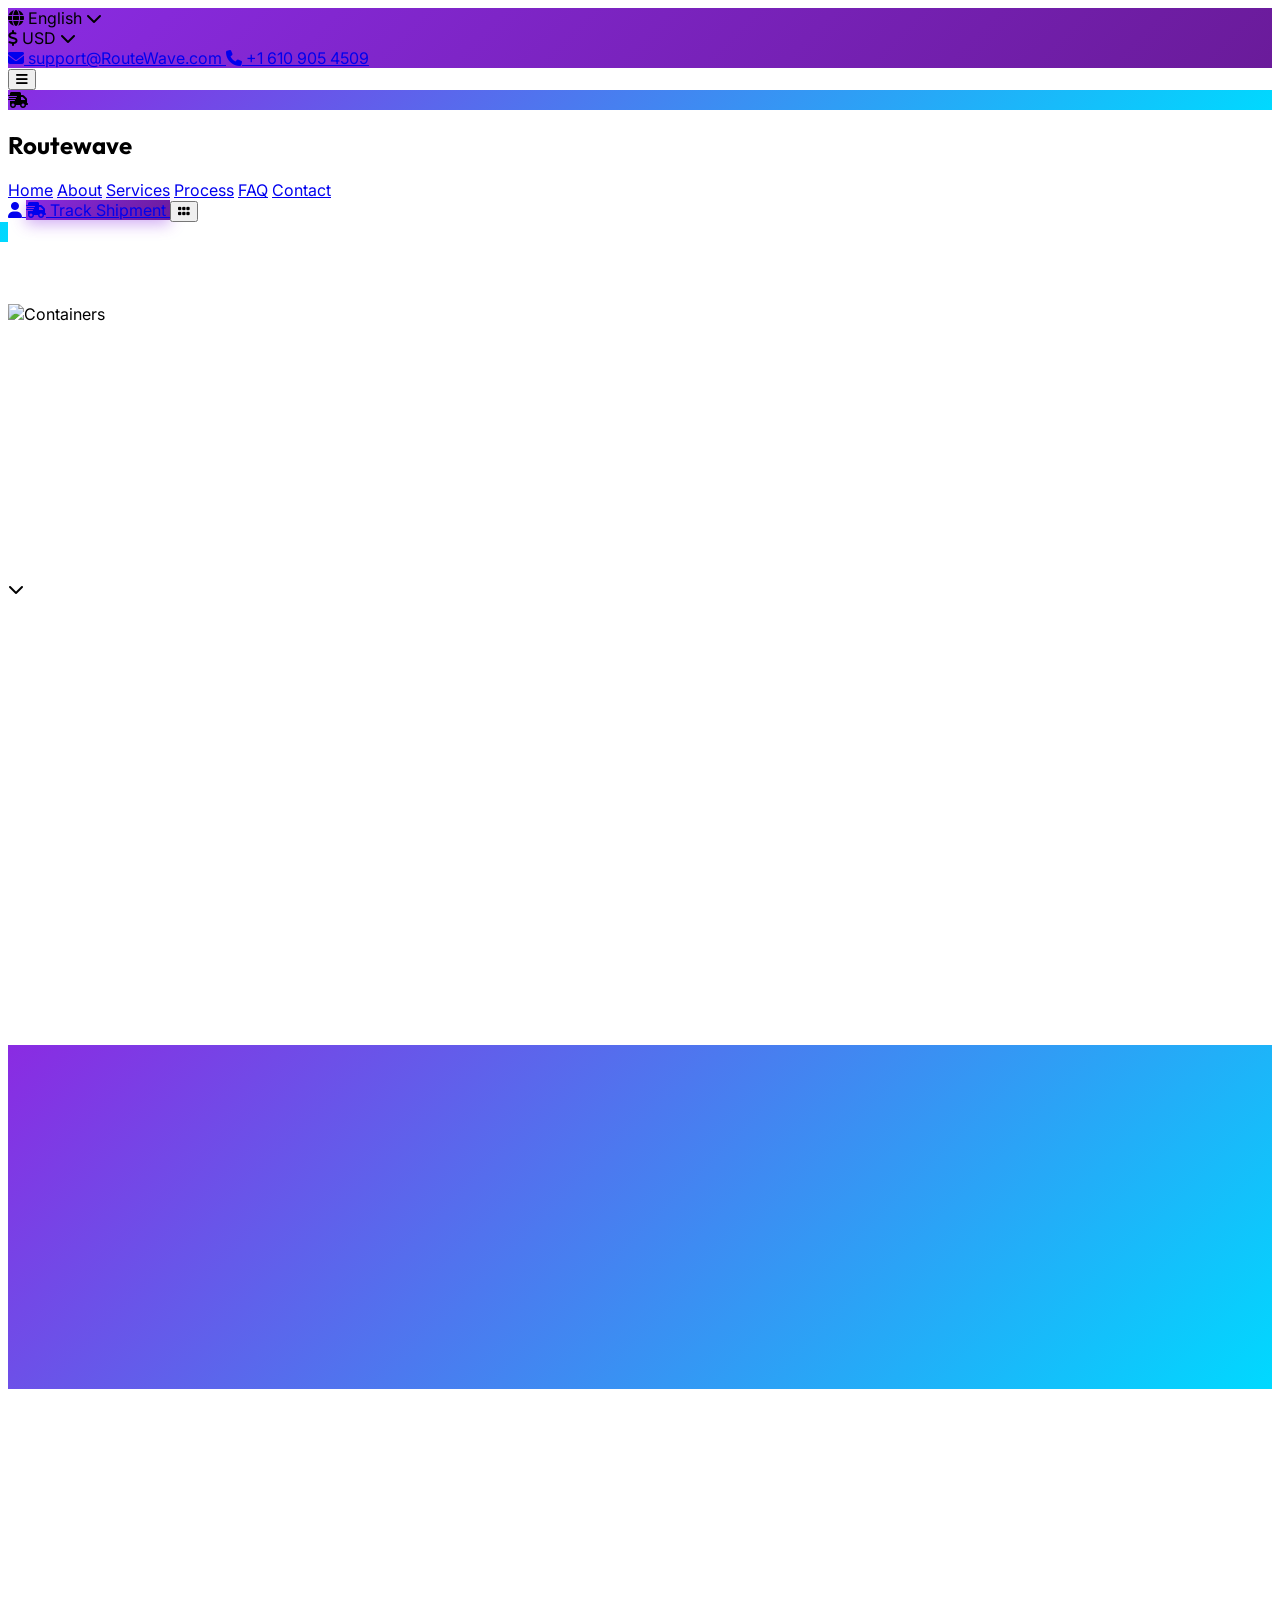
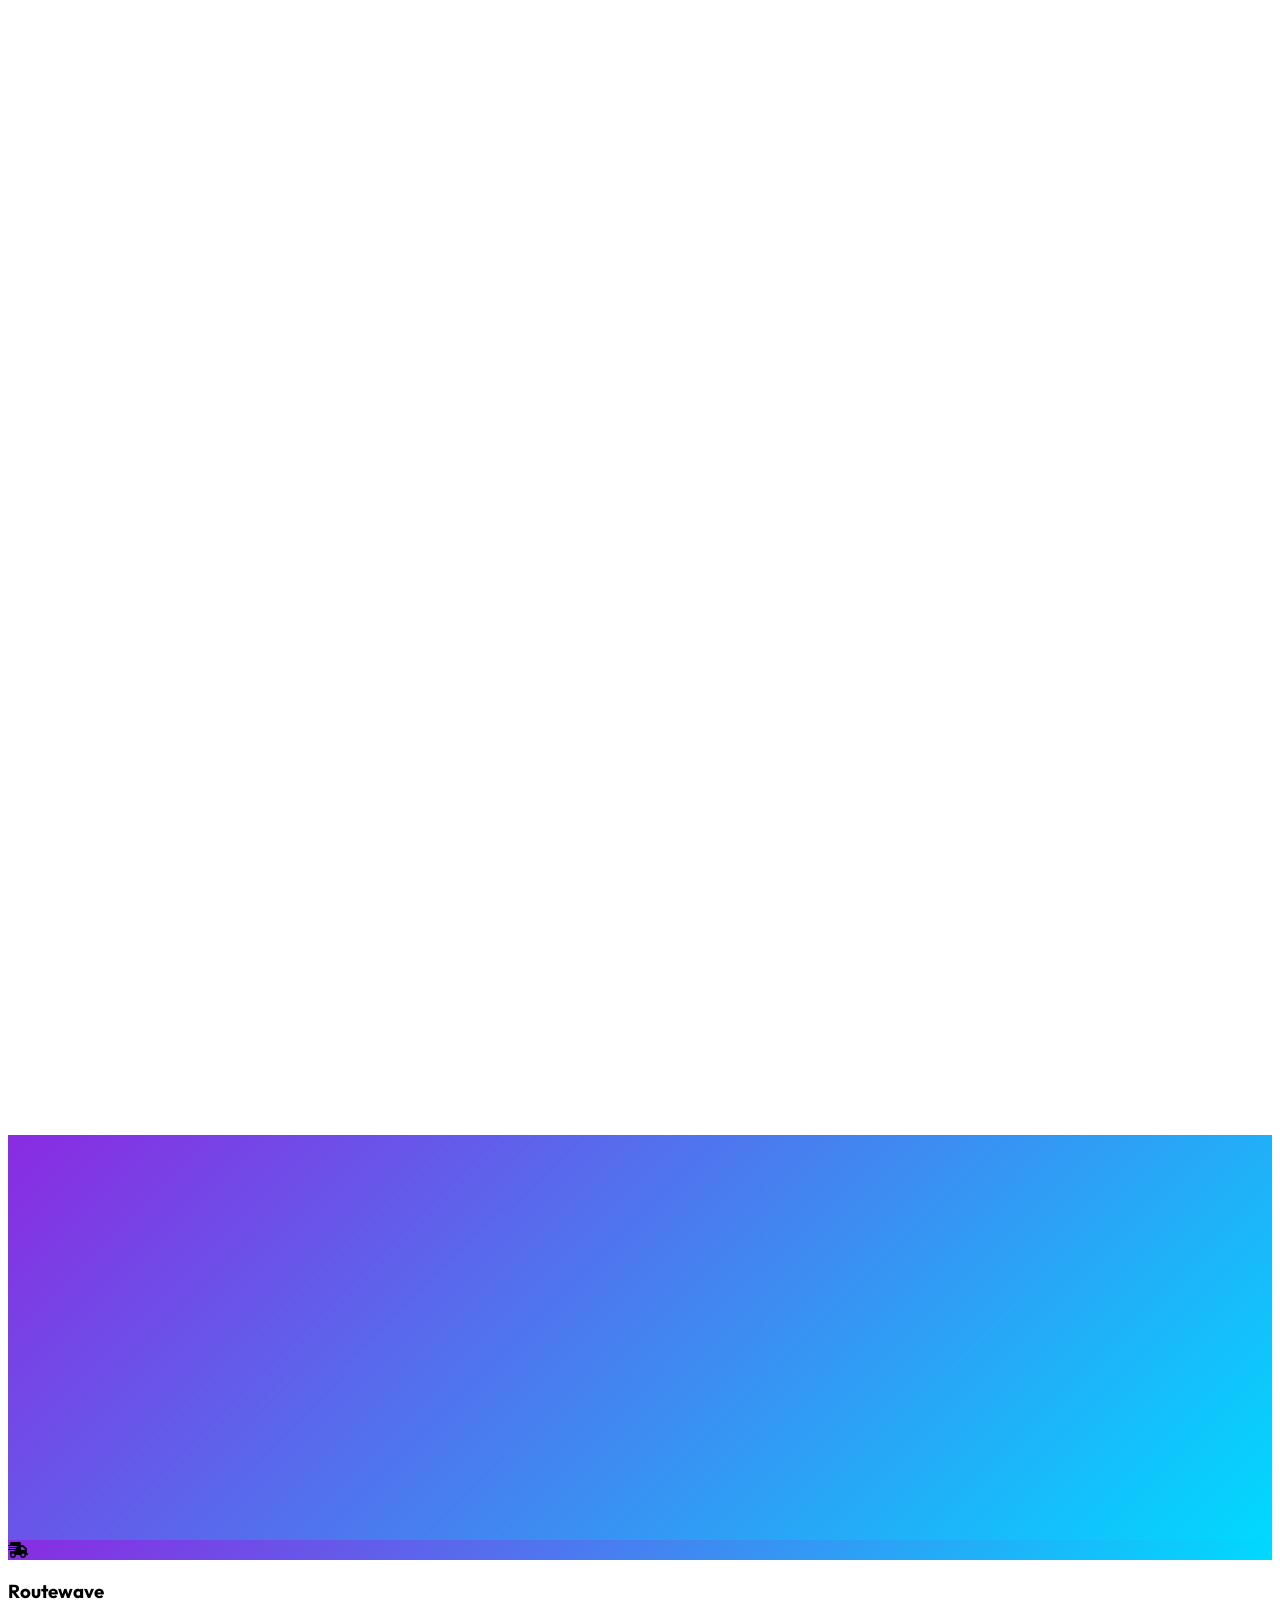
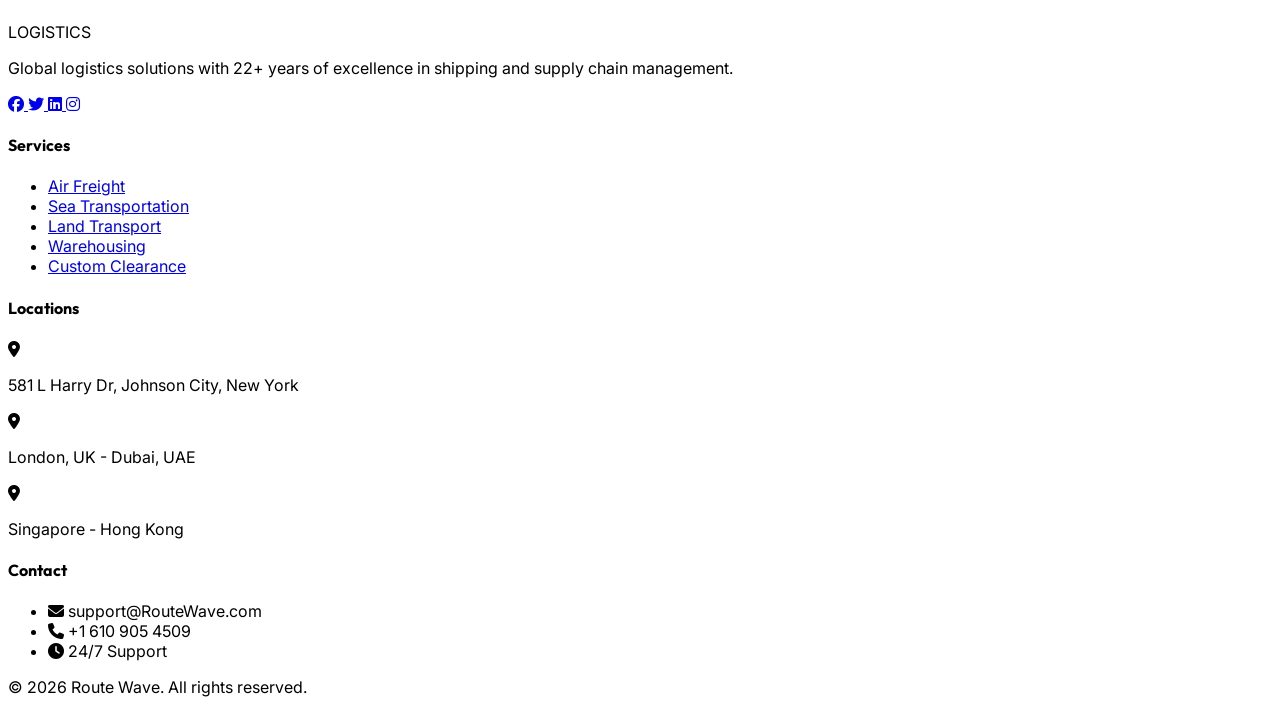
==== commit 7baeb715: "Add files via upload" ====
--- a/index.html
+++ b/index.html
@@ -24,7 +24,7 @@
 </style>
 <meta charset="UTF-8">
 <meta name="viewport" content="width=device-width, initial-scale=1.0">
-<title>RouteWave - timaki how fast & Delivery Solutions</title>
+<title>RouteWave - Global Transport & Delivery Solutions</title>
 <script src="https://cdn.tailwindcss.com"></script>
 <script src="https://cdnjs.cloudflare.com/ajax/libs/gsap/3.12.5/gsap.min.js"></script>
 <script src="https://cdnjs.cloudflare.com/ajax/libs/gsap/3.12.5/ScrollTrigger.min.js"></script>
@@ -204,6 +204,9 @@
                 </div>
 
                 <div class="flex items-center gap-4">
+                    <a href="customer-login.html" title="Customer login" aria-label="Customer login" class="w-12 h-12 rounded-lg flex items-center justify-center border border-white/20 hover:bg-white/10 hover:text-[#00D9FF] transition">
+                        <i class="fa-solid fa-user"></i>
+                    </a>
                     <a href="tracking.html" class="btn-primary px-6 py-3 rounded-lg font-semibold text-sm flex items-center gap-2">
     <i class="fa-solid fa-truck-fast"></i>
     <span class="hidden sm:inline">Track Shipment</span>
@@ -234,6 +237,7 @@
                 </button>
             </div>
             <nav class="space-y-1">
+                <a href="customer-login.html" class="block py-3 px-4 text-gray-800 font-medium hover:bg-purple-50 hover:text-[#8A2BE2] rounded-lg transition"><i class="fa-solid fa-user mr-2"></i>Customer Login</a>
                 <a href="#home" class="block py-3 px-4 text-gray-800 font-medium hover:bg-purple-50 hover:text-[#8A2BE2] rounded-lg transition mobile-link">Home</a>
                 <a href="#about" class="block py-3 px-4 text-gray-800 font-medium hover:bg-purple-50 hover:text-[#8A2BE2] rounded-lg transition mobile-link">About</a>
                 <a href="#services" class="block py-3 px-4 text-gray-800 font-medium hover:bg-purple-50 hover:text-[#8A2BE2] rounded-lg transition mobile-link">Services</a>
@@ -971,6 +975,6 @@
             });
         });
     </script>
-<script>(function(){document.addEventListener("click",function(e){var a=e.target.closest("[data-product-id]");if(!a)return;e.preventDefault();var pid=a.getAttribute("data-product-id");if(pid)parent.postMessage({type:"ecto-artifact-link-click",productId:pid},"*")})})();</script>
-<script>(function(){var loc=location.href.replace(/#.*$/,"");var ATTR_NAMES=["data-product-id","data-productid","data-product_id","product-id","productid","product_id","data-source-entity-id","source-entity-id","source_entity_id","data-product","data-metadata","data-meta"];var DATASET_KEYS=["productId","productid","product_id","sourceEntityId","sourceentityid","source_entity_id","product","metadata","meta"];function readProductId(value){if(typeof value!=="string"||value.length===0)return null;if(/^[0-9]{6,}$/.test(value))return value;var match=value.match(/(?:product(?:_|-)?id|source(?:_|-)?entity(?:_|-)?id)["'=:\s]+([0-9]{6,})/i);return match?match[1]:null}function extractProductId(start){for(var node=start;node&&node!==document.body;node=node.parentElement){for(var i=0;i<ATTR_NAMES.length;i++){var attrValue=node.getAttribute&&node.getAttribute(ATTR_NAMES[i]);var attrProductId=readProductId(attrValue);if(attrProductId)return attrProductId}var dataset=node.dataset||null;if(dataset){for(var j=0;j<DATASET_KEYS.length;j++){var dataValue=dataset[DATASET_KEYS[j]];var dataProductId=readProductId(dataValue);if(dataProductId)return dataProductId}}}return null}document.addEventListener("click",function(e){var target=e.target instanceof Element?e.target:null;if(!target)return;var a=target.closest?target.closest("a[href]"):null;if(!a||!a.href||!/^https?:\/\//.test(a.href))return;if(a.href.replace(/#.*$/,"")===loc)return;if(parent===window)return;var productId=extractProductId(target)||extractProductId(a);if(productId){e.preventDefault();parent.postMessage({type:"ecto-artifact-link-click",productId:productId},"*");return}e.preventDefault();parent.postMessage({type:"ecto:usercontent-link-click",href:a.href},"*")},true)})();</script><script>(function(){var FOCUS_TYPE="ecto:artifact-focus-request";var CLOSE_TYPE="ecto:artifact-close-request";function focusArtifactDocument(){var body=document.body;if(!body)return;try{window.focus();}catch(e){}if(!body.hasAttribute("tabindex"))body.setAttribute("tabindex","-1");try{body.focus({preventScroll:true});}catch(e){try{body.focus();}catch(e2){}}}window.addEventListener("message",function(event){if(event.source!==window.parent)return;var data=event.data;if(!data||typeof data!=="object"||data.type!==FOCUS_TYPE)return;if(document.readyState==="loading"){document.addEventListener("DOMContentLoaded",focusArtifactDocument,{once:true});return;}focusArtifactDocument();});window.addEventListener("keydown",function(event){if(event.key!=="Escape")return;window.setTimeout(function(){if(event.defaultPrevented)return;window.parent.postMessage({type:CLOSE_TYPE},"*");},0);});})();</script></body>
+
+</body>
 </html>
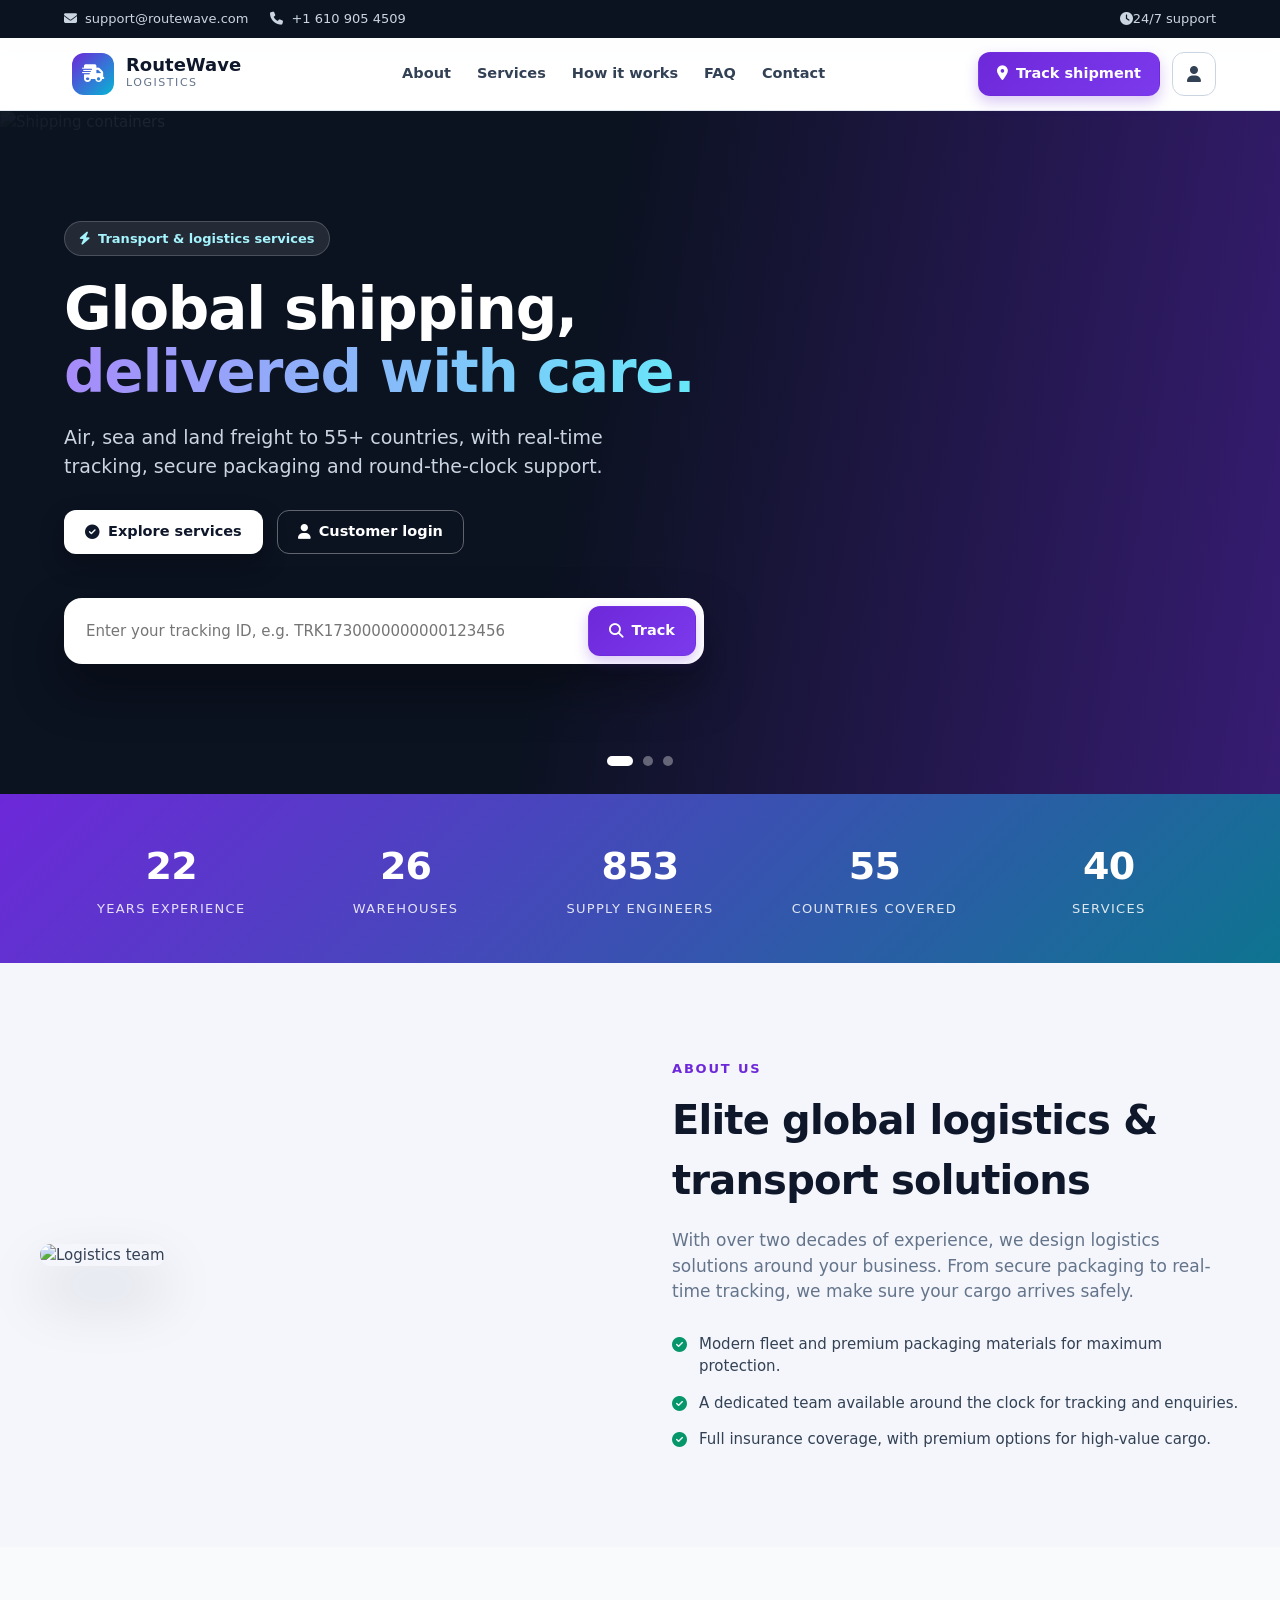
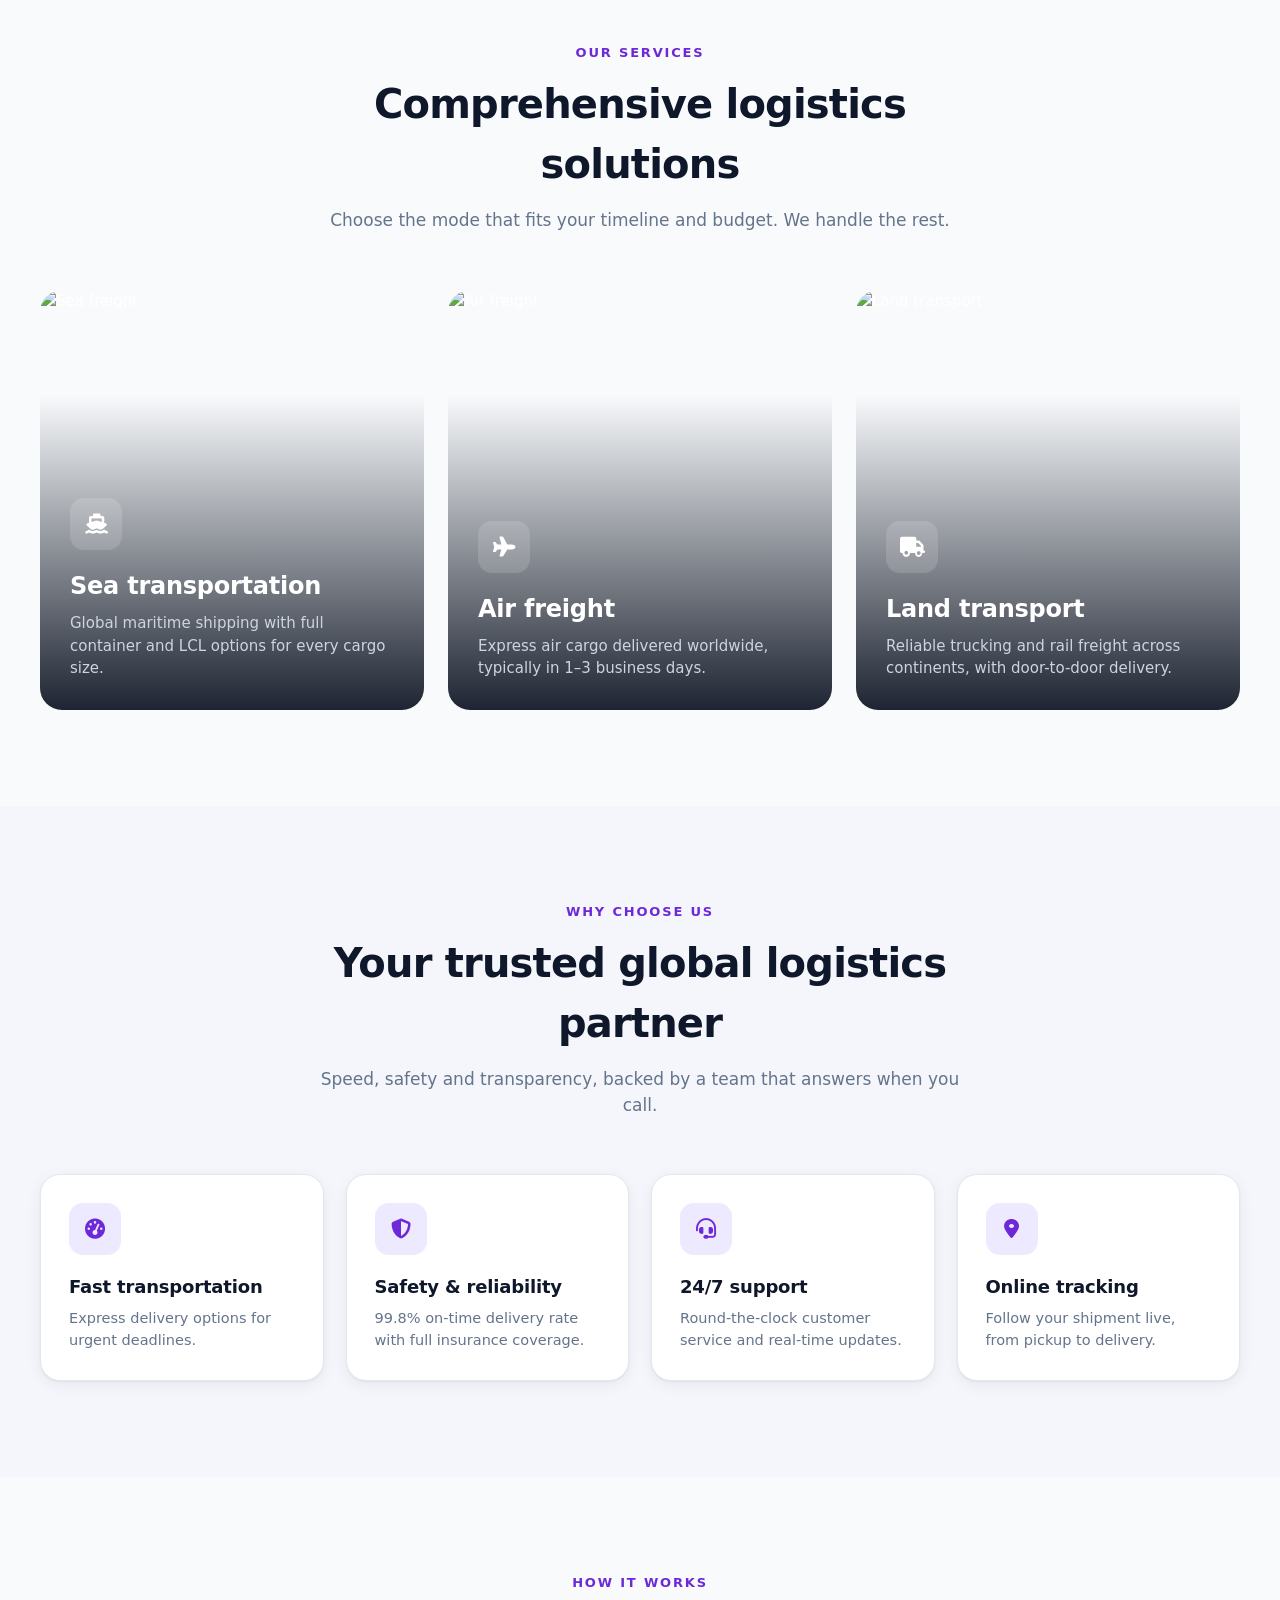
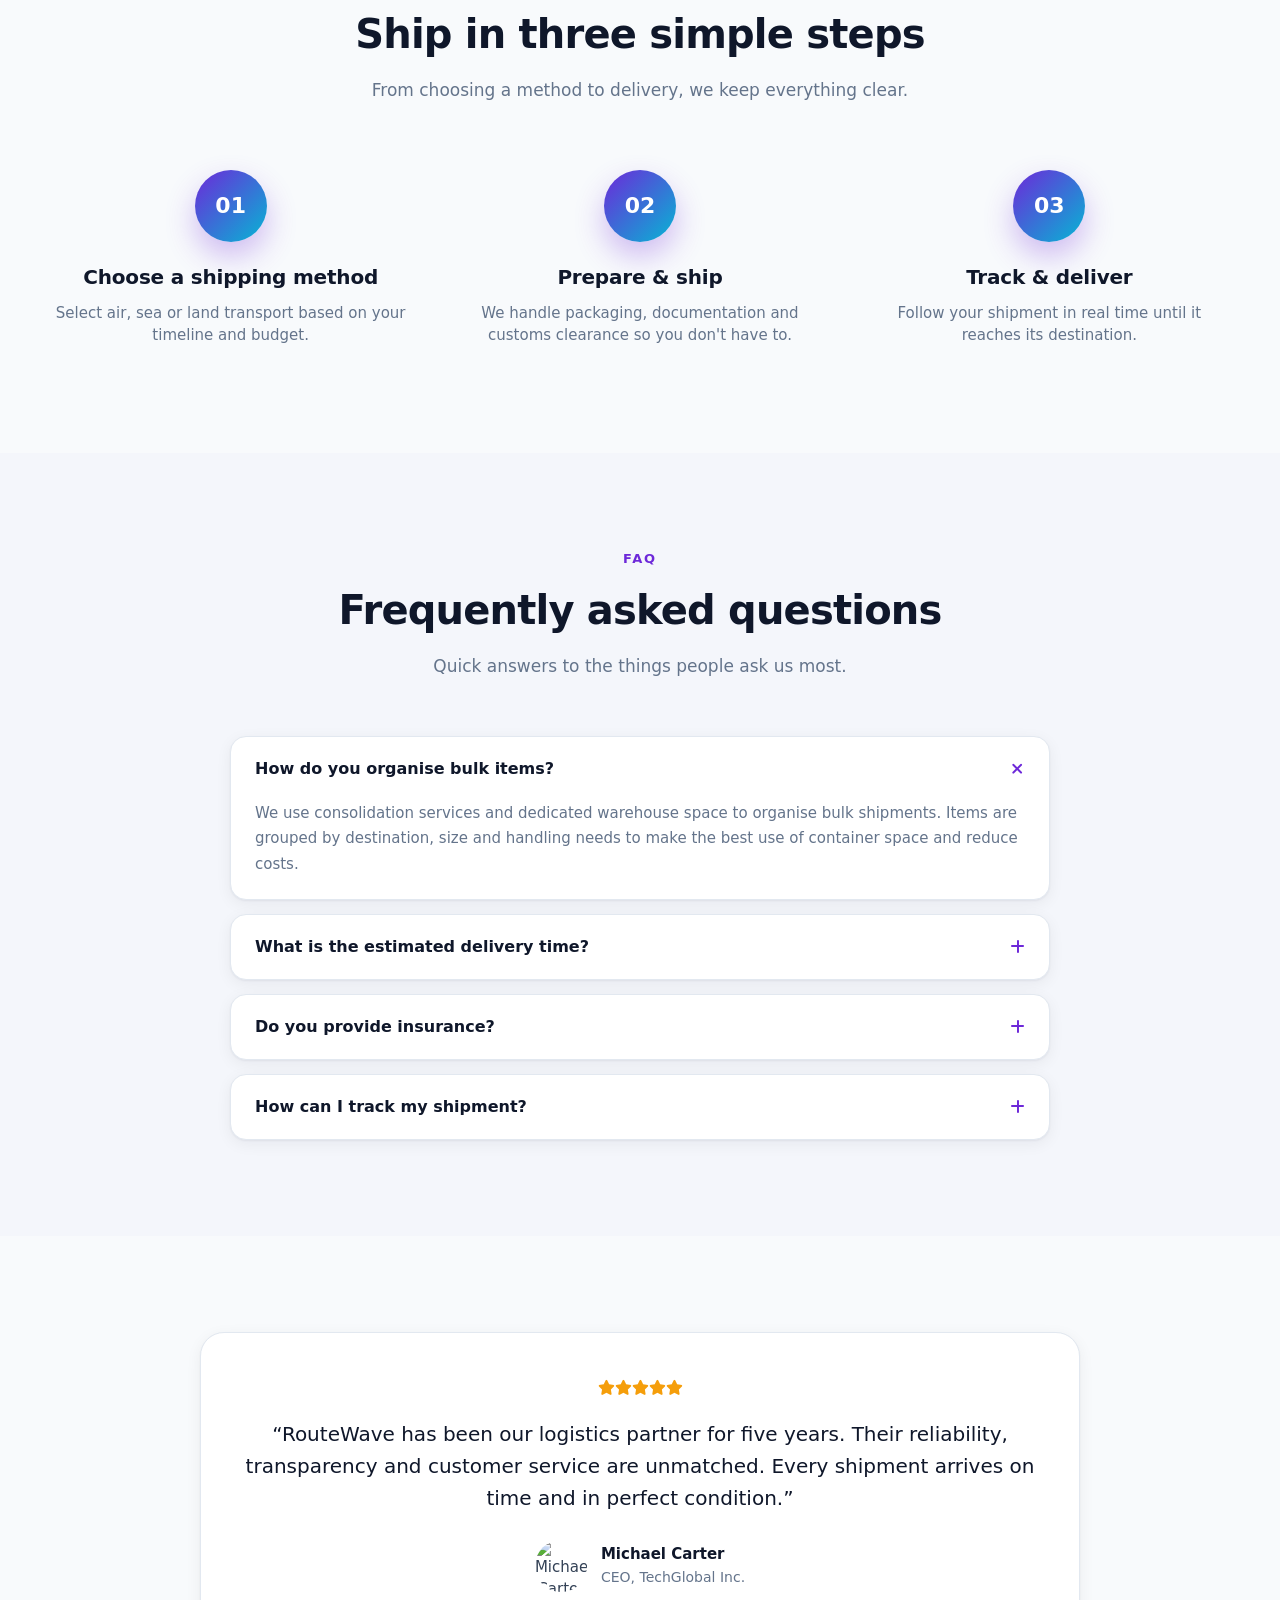
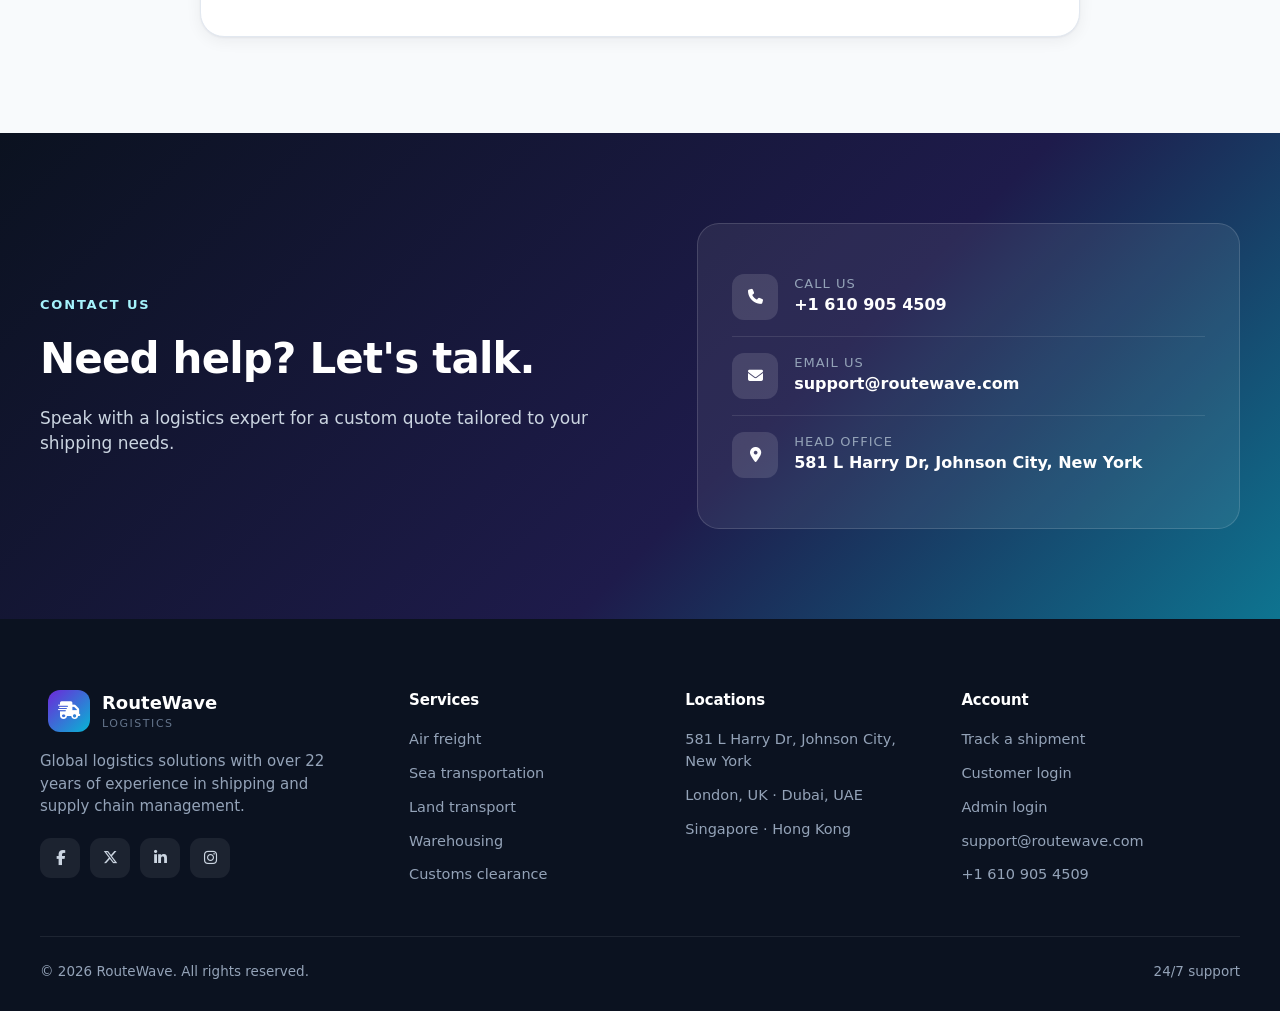
==== commit 42975ad7: "Add files via upload" ====
--- a/index.html
+++ b/index.html
@@ -1,980 +1,683 @@
 <!DOCTYPE html>
 <html lang="en">
-<head><style>
-@font-face {
-  font-family: "Optimistic";
-  font-style: normal;
-  font-weight: 400 600;
-  font-display: swap;
-  src: url("/fonts/OptimisticAI_VF_Optimized.woff2") format("woff2");
-}
-@font-face {
-  font-family: "Optimistic Mono";
-  font-style: normal;
-  font-weight: 400;
-  font-display: swap;
-  src: url("/fonts/OptimisticMono_W_TextRegular.woff2") format("woff2");
-}
-:where(html) {
-  font-family: "Optimistic", system-ui, sans-serif;
-}
-:where(code, pre, kbd, samp) {
-  font-family: "Optimistic Mono", ui-monospace, monospace;
-}
-</style>
+<head>
 <meta charset="UTF-8">
 <meta name="viewport" content="width=device-width, initial-scale=1.0">
-<title>RouteWave - Global Transport & Delivery Solutions</title>
-<script src="https://cdn.tailwindcss.com"></script>
-<script src="https://cdnjs.cloudflare.com/ajax/libs/gsap/3.12.5/gsap.min.js"></script>
-<script src="https://cdnjs.cloudflare.com/ajax/libs/gsap/3.12.5/ScrollTrigger.min.js"></script>
+<title>RouteWave • Global Transport & Delivery Solutions</title>
+<meta name="description" content="RouteWave delivers air, sea and land freight across 55+ countries with real-time tracking and 24/7 support.">
 <link rel="stylesheet" href="https://cdnjs.cloudflare.com/ajax/libs/font-awesome/6.5.2/css/all.min.css">
-<link href="https://fonts.googleapis.com/css2?family=Outfit:wght@300;400;500;600;700;800&family=Inter:wght@300;400;500;600&display=swap" rel="stylesheet">
+<link rel="stylesheet" href="ui.css">
+
 <style>
-    :root {
-        --primary: #8A2BE2;
-        --primary-dark: #6A1B9A;
-        --accent: #00D9FF;
-        --highlight: #FFD700;
-        --dark: #0F0F1A;
-        --gray-900: #1A1A2E;
-    }
-    * {
-        scroll-behavior: smooth;
-    }
-    body {
-        font-family: 'Inter', sans-serif;
-        overflow-x: hidden;
-    }
-    h1, h2, h3, h4, h5, h6 {
-        font-family: 'Outfit', sans-serif;
-    }
-    .text-gradient {
-        background: linear-gradient(135deg, var(--primary) 0%, var(--accent) 100%);
-        -webkit-background-clip: text;
-        -webkit-text-fill-color: transparent;
-        background-clip: text;
-    }
-    .bg-gradient-primary {
-        background: linear-gradient(135deg, #8A2BE2 0%, #6A1B9A 100%);
-    }
-    .bg-gradient-vibrant {
-        background: linear-gradient(135deg, #8A2BE2 0%, #00D9FF 100%);
-    }
-    .glass {
-        background: rgba(255, 255, 255, 0.05);
-        backdrop-filter: blur(10px);
-        border: 1px solid rgba(255, 255, 255, 0.1);
-    }
-    .hover-lift {
-        transition: transform 0.4s cubic-bezier(0.34, 1.56, 0.64, 1), box-shadow 0.4s ease;
-    }
-    .hover-lift:hover {
-        transform: translateY(-8px);
-        box-shadow: 0 20px 40px rgba(138, 43, 226, 0.3);
-    }
-    .btn-primary {
-        background: linear-gradient(135deg, #8A2BE2 0%, #6A1B9A 100%);
-        transition: all 0.3s ease;
-        box-shadow: 0 4px 15px rgba(138, 43, 226, 0.4);
-    }
-    .btn-primary:hover {
-        transform: translateY(-2px);
-        box-shadow: 0 8px 25px rgba(138, 43, 226, 0.6);
-    }
-    .animate-counter {
-        font-variant-numeric: tabular-nums;
-    }
-    .hero-slide {
-        opacity: 0;
-        visibility: hidden;
-        transition: opacity 1s ease, visibility 1s ease;
-    }
-    .hero-slide.active {
-        opacity: 1;
-        visibility: visible;
-    }
-    .service-card::before {
-        content: '';
-        position: absolute;
-        top: 0;
-        left: 0;
-        width: 100%;
-        height: 100%;
-        background: linear-gradient(135deg, rgba(138, 43, 226, 0.9) 0%, rgba(0, 217, 255, 0.9) 100%);
-        opacity: 0;
-        transition: opacity 0.4s ease;
-        z-index: 1;
-    }
-    .service-card:hover::before {
-        opacity: 1;
-    }
-    .mobile-menu {
-        transform: translateX(-100%);
-        transition: transform 0.4s cubic-bezier(0.68, -0.55, 0.265, 1.55);
-    }
-    .mobile-menu.open {
-        transform: translateX(0);
-    }
-    .accordion-content {
-        max-height: 0;
-        overflow: hidden;
-        transition: max-height 0.4s cubic-bezier(0.4, 0, 0.2, 1);
-    }
-    .accordion-content.open {
-        max-height: 500px;
-    }
-    @keyframes float {
-        0%, 100% { transform: translateY(0px); }
-        50% { transform: translateY(-20px); }
-    }
-    .float-animation {
-        animation: float 6s ease-in-out infinite;
-    }
-    .reveal-up {
-        opacity: 0;
-        transform: translateY(60px);
-    }
-    .reveal-left {
-        opacity: 0;
-        transform: translateX(-60px);
-    }
-    .reveal-right {
-        opacity: 0;
-        transform: translateX(60px);
-    }
+  /* ---------- Landing page ---------- */
+  html{ scroll-behavior:smooth; }
+  section{ scroll-margin-top:90px; }
+
+  .topbar{ background:#0B1220; color:#CBD5E1; font-size:13px; }
+  .topbar .inner{
+    max-width:1200px; margin:0 auto; padding:9px 24px;
+    display:flex; justify-content:space-between; align-items:center; gap:16px; flex-wrap:wrap;
+  }
+  .topbar a{ color:#CBD5E1; display:inline-flex; align-items:center; gap:8px; }
+  .topbar a:hover{ color:#fff; }
+  .topbar .links{ display:flex; gap:22px; flex-wrap:wrap; }
+
+  .navbar{
+    position:sticky; top:0; z-index:50;
+    background:rgba(255,255,255,.92); backdrop-filter:blur(10px);
+    border-bottom:1px solid var(--line);
+  }
+  .navbar .inner{
+    max-width:1200px; margin:0 auto; padding:14px 24px;
+    display:flex; justify-content:space-between; align-items:center; gap:20px;
+  }
+  .navbar .brand{ display:flex; align-items:center; gap:12px; }
+  .navbar .brand-name{ color:var(--ink); font-weight:800; font-size:18px; line-height:1.1; }
+  .navbar .brand-sub{ color:var(--muted); font-size:11px; letter-spacing:.14em; text-transform:uppercase; }
+  .navbar .brand-mark{ width:42px; height:42px; border-radius:12px; }
+  .nav-links{ display:flex; gap:26px; }
+  .nav-links a{ color:var(--ink-2); font-weight:600; font-size:14.5px; }
+  .nav-links a:hover{ color:var(--brand-1); }
+  .nav-actions{ display:flex; align-items:center; gap:12px; }
+  .icon-btn{
+    width:44px; height:44px; border-radius:12px; border:1px solid #CBD5E1; background:#fff;
+    display:inline-flex; align-items:center; justify-content:center; color:var(--ink-2); font-size:16px;
+    cursor:pointer; transition:.2s;
+  }
+  .icon-btn:hover{ color:var(--brand-1); border-color:#C4B5FD; background:#F5F3FF; }
+  .menu-toggle{ display:none; }
+
+  .hero{ position:relative; overflow:hidden; color:#fff; background:#0B1220; }
+  .hero-slides{ position:absolute; inset:0; }
+  .hero-slide{ position:absolute; inset:0; opacity:0; transition:opacity 1.2s ease; }
+  .hero-slide.active{ opacity:1; }
+  .hero-slide img{ width:100%; height:100%; object-fit:cover; }
+  .hero-slide::after{
+    content:""; position:absolute; inset:0;
+    background:linear-gradient(100deg,rgba(11,18,32,.96) 0%,rgba(11,18,32,.82) 45%,rgba(109,40,217,.45) 100%);
+  }
+  .hero-inner{
+    position:relative; z-index:2; max-width:1200px; margin:0 auto;
+    padding:110px 24px 130px;
+  }
+  .eyebrow{
+    display:inline-flex; align-items:center; gap:8px;
+    background:rgba(255,255,255,.1); border:1px solid rgba(255,255,255,.18);
+    color:#A5F3FC; padding:7px 14px; border-radius:999px; font-size:13px; font-weight:600;
+  }
+  .hero h1{ color:#fff; font-size:58px; line-height:1.08; max-width:760px; margin:22px 0 20px; letter-spacing:-.02em; }
+  .hero h1 span{
+    background:linear-gradient(90deg,#A78BFA,#67E8F9); -webkit-background-clip:text; background-clip:text; color:transparent;
+  }
+  .hero p.lead{ color:#CBD5E1; font-size:19px; max-width:620px; }
+  .hero-cta{ display:flex; gap:14px; margin-top:30px; flex-wrap:wrap; }
+  .btn-light{ background:#fff; color:var(--ink); box-shadow:0 10px 25px rgba(0,0,0,.25); }
+  .btn-light:hover{ color:var(--ink); }
+  .btn-outline-light{ background:transparent; color:#fff; border:1px solid rgba(255,255,255,.35); box-shadow:none; }
+  .btn-outline-light:hover{ background:rgba(255,255,255,.08); box-shadow:none; }
+
+  .hero-track{
+    margin-top:44px; max-width:640px; background:#fff; border-radius:18px; padding:8px;
+    display:flex; gap:8px; box-shadow:0 24px 50px rgba(0,0,0,.35);
+  }
+  .hero-track input{ border:none; height:50px; box-shadow:none; color:var(--ink); }
+  .hero-track input:focus{ box-shadow:none; }
+  .hero-track .btn{ height:50px; white-space:nowrap; }
+  .hero-controls{
+    position:absolute; bottom:28px; left:0; right:0; z-index:3;
+    display:flex; justify-content:center; align-items:center; gap:10px;
+  }
+  .dot{ width:10px; height:10px; border-radius:50%; background:rgba(255,255,255,.35); border:0; padding:0; cursor:pointer; transition:.3s; }
+  .dot.active{ background:#fff; width:26px; border-radius:999px; }
+
+  .stats-band{ background:linear-gradient(135deg,var(--brand-1),#0E7490); color:#fff; }
+  .stats-band .inner{
+    max-width:1200px; margin:0 auto; padding:44px 24px;
+    display:grid; grid-template-columns:repeat(5,1fr); gap:20px; text-align:center;
+  }
+  .stat-num{ font-size:38px; font-weight:800; letter-spacing:-.02em; }
+  .stat-text{ font-size:13px; text-transform:uppercase; letter-spacing:.1em; opacity:.85; margin-top:4px; }
+
+  .section{ padding:96px 24px; }
+  .section.alt{ background:#F8FAFC; }
+  .wrap{ max-width:1200px; margin:0 auto; }
+  .kicker{ color:var(--brand-1); font-weight:700; font-size:13px; text-transform:uppercase; letter-spacing:.14em; }
+  .section-head{ text-align:center; max-width:640px; margin:0 auto 56px; }
+  .section-head h2{ font-size:40px; margin:12px 0 14px; letter-spacing:-.02em; }
+  .section-head p{ color:var(--muted); font-size:17px; }
+
+  .split-feature{ display:grid; grid-template-columns:1fr 1fr; gap:64px; align-items:center; }
+  .split-feature img{ width:100%; height:460px; object-fit:cover; border-radius:24px; box-shadow:0 30px 60px rgba(15,23,42,.18); }
+  .split-feature h2{ font-size:40px; margin:12px 0 18px; letter-spacing:-.02em; }
+  .split-feature p.lead{ color:var(--muted); font-size:17px; margin-bottom:28px; }
+  .check-list{ list-style:none; display:grid; gap:14px; }
+  .check-list li{ display:flex; gap:12px; color:var(--ink-2); font-weight:500; }
+  .check-list i{ color:var(--ok); margin-top:4px; }
+
+  .service-grid{ display:grid; grid-template-columns:repeat(3,1fr); gap:24px; }
+  .service{
+    position:relative; border-radius:22px; overflow:hidden; min-height:420px;
+    display:flex; flex-direction:column; justify-content:flex-end; color:#fff;
+    transition:transform .3s ease, box-shadow .3s ease;
+  }
+  .service:hover{ transform:translateY(-6px); box-shadow:0 24px 50px rgba(15,23,42,.22); }
+  .service img{ position:absolute; inset:0; width:100%; height:100%; object-fit:cover; }
+  .service::after{ content:""; position:absolute; inset:0; background:linear-gradient(180deg,rgba(11,18,32,0) 25%,rgba(11,18,32,.92) 100%); }
+  .service .body{ position:relative; z-index:2; padding:30px; }
+  .service .icon{
+    width:52px; height:52px; border-radius:14px; background:rgba(255,255,255,.14);
+    display:flex; align-items:center; justify-content:center; font-size:20px; margin-bottom:18px;
+  }
+  .service h3{ color:#fff; font-size:24px; margin-bottom:8px; }
+  .service p{ color:#CBD5E1; font-size:15px; }
+
+  .features{ display:grid; grid-template-columns:repeat(4,1fr); gap:22px; }
+  .feature{
+    background:#fff; border:1px solid var(--line); border-radius:20px; padding:28px;
+    box-shadow:var(--shadow); transition:transform .25s ease; color:inherit; display:block;
+  }
+  .feature:hover{ transform:translateY(-4px); }
+  .feature .icon{
+    width:52px; height:52px; border-radius:14px; background:var(--brand-soft); color:var(--brand-1);
+    display:flex; align-items:center; justify-content:center; font-size:20px; margin-bottom:18px;
+  }
+  .feature h3{ font-size:18px; margin-bottom:8px; }
+  .feature p{ color:var(--muted); font-size:14.5px; }
+
+  .steps{ display:grid; grid-template-columns:repeat(3,1fr); gap:28px; }
+  .step{ text-align:center; padding:10px; }
+  .step .num{
+    width:72px; height:72px; border-radius:50%; margin:0 auto 20px;
+    background:linear-gradient(135deg,var(--brand-1),var(--brand-2)); color:#fff;
+    display:flex; align-items:center; justify-content:center; font-size:22px; font-weight:800;
+    box-shadow:0 14px 30px rgba(109,40,217,.3);
+  }
+  .step h3{ font-size:20px; margin-bottom:10px; }
+  .step p{ color:var(--muted); }
+
+  .faq{ max-width:820px; margin:0 auto; display:grid; gap:14px; }
+  .faq details{ background:#fff; border:1px solid var(--line); border-radius:16px; box-shadow:var(--shadow); overflow:hidden; }
+  .faq summary{
+    list-style:none; cursor:pointer; padding:20px 24px; font-weight:700; color:var(--ink); font-size:16px;
+    display:flex; justify-content:space-between; align-items:center; gap:16px;
+  }
+  .faq summary::-webkit-details-marker{ display:none; }
+  .faq summary i{ color:var(--brand-1); transition:transform .25s ease; }
+  .faq details[open] summary i{ transform:rotate(45deg); }
+  .faq .answer{ padding:0 24px 22px; color:var(--muted); line-height:1.7; }
+  .faq .answer a{ color:var(--brand-1); font-weight:600; }
+
+  .testimonial{
+    max-width:880px; margin:0 auto; background:#fff; border:1px solid var(--line);
+    border-radius:24px; padding:44px; box-shadow:var(--shadow); text-align:center;
+  }
+  .testimonial .quote{ font-size:20px; color:var(--ink); line-height:1.6; font-weight:500; }
+  .testimonial .stars{ color:#F59E0B; margin-bottom:18px; }
+  .testimonial .who{ display:flex; align-items:center; justify-content:center; gap:14px; margin-top:26px; }
+  .testimonial img{ width:52px; height:52px; border-radius:50%; }
+  .testimonial .who strong{ color:var(--ink); display:block; text-align:left; }
+  .testimonial .who span{ color:var(--muted); font-size:14px; }
+
+  .contact{ background:linear-gradient(135deg,#0B1220,#1E1B4B 60%,#0E7490); color:#fff; padding:90px 24px; }
+  .contact .wrap{ display:grid; grid-template-columns:1.1fr 1fr; gap:60px; align-items:center; }
+  .contact h2{ color:#fff; font-size:42px; letter-spacing:-.02em; margin:12px 0 16px; }
+  .contact p.lead{ color:#CBD5E1; font-size:17px; }
+  .contact-card{
+    background:rgba(255,255,255,.07); border:1px solid rgba(255,255,255,.14);
+    border-radius:22px; padding:34px;
+  }
+  .contact-row{ display:flex; gap:16px; align-items:flex-start; padding:16px 0; border-bottom:1px solid rgba(255,255,255,.1); }
+  .contact-row:last-child{ border-bottom:none; }
+  .contact-row .ico{
+    width:46px; height:46px; border-radius:12px; background:rgba(255,255,255,.12);
+    display:flex; align-items:center; justify-content:center; flex-shrink:0;
+  }
+  .contact-row .label{ color:#94A3B8; font-size:13px; text-transform:uppercase; letter-spacing:.08em; }
+  .contact-row a, .contact-row .value{ color:#fff; font-weight:600; font-size:16px; }
+
+  footer{ background:#0B1220; color:#94A3B8; padding:70px 24px 30px; }
+  footer .wrap{ display:grid; grid-template-columns:1.4fr 1fr 1fr 1.2fr; gap:44px; }
+  footer .brand{ display:flex; align-items:center; gap:12px; }
+  footer .brand-mark{ width:42px; height:42px; border-radius:12px; }
+  footer h4{ color:#fff; font-size:15px; margin-bottom:18px; }
+  footer ul{ list-style:none; display:grid; gap:12px; font-size:14.5px; }
+  footer a{ color:#94A3B8; }
+  footer a:hover{ color:#fff; }
+  footer .copy{
+    max-width:1200px; margin:50px auto 0; padding-top:24px; border-top:1px solid rgba(255,255,255,.08);
+    font-size:13.5px; display:flex; justify-content:space-between; gap:12px; flex-wrap:wrap;
+  }
+  .socials{ display:flex; gap:10px; margin-top:20px; }
+  .socials a{
+    width:40px; height:40px; border-radius:11px; background:rgba(255,255,255,.07);
+    display:inline-flex; align-items:center; justify-content:center; color:#CBD5E1;
+  }
+  .socials a:hover{ background:var(--brand-1); color:#fff; }
+
+  .mobile-panel{ display:none; position:fixed; inset:0; z-index:80; background:rgba(11,18,32,.6); }
+  .mobile-panel.open{ display:block; }
+  .mobile-panel .sheet{
+    position:absolute; top:0; right:0; bottom:0; width:min(340px,86vw); background:#fff; padding:26px;
+    display:flex; flex-direction:column; gap:6px;
+  }
+  .mobile-panel .sheet a{ padding:14px; border-radius:12px; color:var(--ink); font-weight:600; }
+  .mobile-panel .sheet a:hover{ background:#F5F3FF; color:var(--brand-1); }
+  .sheet-head{ display:flex; justify-content:space-between; align-items:center; margin-bottom:12px; }
+
+  @media (max-width: 1080px){
+    .features{ grid-template-columns:repeat(2,1fr); }
+    .service-grid{ grid-template-columns:1fr; }
+    .stats-band .inner{ grid-template-columns:repeat(3,1fr); }
+    .split-feature{ grid-template-columns:1fr; gap:36px; }
+    .contact .wrap{ grid-template-columns:1fr; }
+    footer .wrap{ grid-template-columns:1fr 1fr; }
+  }
+  @media (max-width: 860px){
+    .nav-links{ display:none; }
+    .menu-toggle{ display:inline-flex; }
+    .hero h1{ font-size:40px; }
+    .hero-inner{ padding:80px 22px 120px; }
+    .steps{ grid-template-columns:1fr; }
+    .section{ padding:70px 20px; }
+    .section-head h2, .split-feature h2, .contact h2{ font-size:30px; }
+    .topbar .links:last-child{ display:none; }
+    .hero-track{ flex-direction:column; }
+    .hero-track .btn{ width:100%; justify-content:center; }
+  }
+  @media (max-width: 560px){
+    .features{ grid-template-columns:1fr; }
+    .stats-band .inner{ grid-template-columns:repeat(2,1fr); }
+    footer .wrap{ grid-template-columns:1fr; }
+    .nav-actions .btn-nav-text{ display:none; }
+  }
 </style>
 </head>
-<body class="bg-white">
-    
-    <!-- Top Bar -->
-    <div class="bg-gradient-primary text-white py-2 text-sm">
-        <div class="max-w-7xl mx-auto px-4 sm:px-6 lg:px-8 flex justify-between items-center">
-            <div class="flex gap-4">
-                <div class="flex items-center gap-2 cursor-pointer hover:text-[#FFD700] transition">
-                    <i class="fa-solid fa-globe"></i>
-                    <span>English</span>
-                    <i class="fa-solid fa-chevron-down text-xs"></i>
-                </div>
-                <div class="flex items-center gap-2 cursor-pointer hover:text-[#FFD700] transition">
-                    <i class="fa-solid fa-dollar-sign"></i>
-                    <span>USD</span>
-                    <i class="fa-solid fa-chevron-down text-xs"></i>
-                </div>
-            </div>
-            <div class="hidden md:flex items-center gap-6">
-                <a href="mailto:support@swifttrans.com" class="flex items-center gap-2 hover:text-[#FFD700] transition">
-                    <i class="fa-solid fa-envelope"></i>
-                    <span>support@RouteWave.com</span>
-                </a>
-                <a href="tel:+16109054509" class="flex items-center gap-2 hover:text-[#FFD700] transition">
-                    <i class="fa-solid fa-phone"></i>
-                    <span>+1 610 905 4509</span>
-                </a>
-            </div>
-        </div>
-    </div>
-
-    <!-- Navigation -->
-    <nav class="bg-[#0F0F1A] text-white sticky top-0 z-50 shadow-lg">
-        <div class="max-w-7xl mx-auto px-4 sm:px-6 lg:px-8">
-            <div class="flex justify-between items-center h-20">
-                <div class="flex items-center gap-3">
-                    <button id="menuBtn" class="text-2xl hover:text-[#00D9FF] transition lg:hidden">
-                        <i class="fa-solid fa-bars"></i>
-                    </button>
-                    <div class="flex items-center gap-3">
-                        <div class="w-12 h-12 bg-gradient-vibrant rounded-lg flex items-center justify-center">
-                            <i class="fa-solid fa-truck-fast text-white text-xl"></i>
-                        </div>
-                        <div>
-                            <h1 class="text-xl font-bold">Routewave</h1>
-                            
-                        </div>
-                    </div>
-                </div>
-                
-                <div class="hidden lg:flex items-center gap-8">
-                    <a href="#home" class="hover:text-[#00D9FF] transition font-medium">Home</a>
-                    <a href="#about" class="hover:text-[#00D9FF] transition font-medium">About</a>
-                    <a href="#services" class="hover:text-[#00D9FF] transition font-medium">Services</a>
-                    <a href="#process" class="hover:text-[#00D9FF] transition font-medium">Process</a>
-                    <a href="#faq" class="hover:text-[#00D9FF] transition font-medium">FAQ</a>
-                    <a href="#contact" class="hover:text-[#00D9FF] transition font-medium">Contact</a>
-                </div>
-
-                <div class="flex items-center gap-4">
-                    <a href="customer-login.html" title="Customer login" aria-label="Customer login" class="w-12 h-12 rounded-lg flex items-center justify-center border border-white/20 hover:bg-white/10 hover:text-[#00D9FF] transition">
-                        <i class="fa-solid fa-user"></i>
-                    </a>
-                    <a href="tracking.html" class="btn-primary px-6 py-3 rounded-lg font-semibold text-sm flex items-center gap-2">
-    <i class="fa-solid fa-truck-fast"></i>
-    <span class="hidden sm:inline">Track Shipment</span>
-                    </a>
-                        
-                        
-                    
-                    <button class="text-xl hover:text-[#00D9FF] transition hidden lg:block">
-                        <i class="fa-solid fa-grip"></i>
-                    </button>
-                </div>
-            </div>
-        </div>
-    </nav>
-
-    <!-- Mobile Menu -->
-    <div id="mobileMenu" class="mobile-menu fixed top-0 left-0 w-full max-w-sm h-screen bg-white z-[60] shadow-2xl">
-        <div class="p-6">
-            <div class="flex justify-between items-center mb-8">
-                <div class="flex items-center gap-3">
-                    <div class="w-10 h-10 bg-gradient-vibrant rounded-lg flex items-center justify-center">
-                        <i class="fa-solid fa-truck-fast text-white"></i>
-                    </div>
-                    <span class="text-xl font-bold text-gray-900">Routewave</span>
-                </div>
-                <button id="closeMenu" class="text-2xl text-gray-600">
-                    <i class="fa-solid fa-xmark"></i>
-                </button>
-            </div>
-            <nav class="space-y-1">
-                <a href="customer-login.html" class="block py-3 px-4 text-gray-800 font-medium hover:bg-purple-50 hover:text-[#8A2BE2] rounded-lg transition"><i class="fa-solid fa-user mr-2"></i>Customer Login</a>
-                <a href="#home" class="block py-3 px-4 text-gray-800 font-medium hover:bg-purple-50 hover:text-[#8A2BE2] rounded-lg transition mobile-link">Home</a>
-                <a href="#about" class="block py-3 px-4 text-gray-800 font-medium hover:bg-purple-50 hover:text-[#8A2BE2] rounded-lg transition mobile-link">About</a>
-                <a href="#services" class="block py-3 px-4 text-gray-800 font-medium hover:bg-purple-50 hover:text-[#8A2BE2] rounded-lg transition mobile-link">Services</a>
-                <a href="#process" class="block py-3 px-4 text-gray-800 font-medium hover:bg-purple-50 hover:text-[#8A2BE2] rounded-lg transition mobile-link">Process</a>
-                <a href="#faq" class="block py-3 px-4 text-gray-800 font-medium hover:bg-purple-50 hover:text-[#8A2BE2] rounded-lg transition mobile-link">FAQ</a>
-                <a href="#contact" class="block py-3 px-4 text-gray-800 font-medium hover:bg-purple-50 hover:text-[#8A2BE2] rounded-lg transition mobile-link">Contact</a>
-            </nav>
-        </div>
-    </div>
-    <div id="menuOverlay" class="fixed inset-0 bg-black/50 z-50 hidden"></div>
-
-    <!-- Hero Section -->
-    <section id="home" class="relative h-screen min-h-[700px] overflow-hidden">
-        <div class="hero-slide active absolute inset-0">
-            <img src="https://images.unsplash.com/photo-1586528116311-ad8dd3c8310d?w=1920&q=80" alt="Containers" class="w-full h-full object-cover">
-            <div class="absolute inset-0 bg-gradient-to-r from-[#0F0F1A]/95 via-[#0F0F1A]/80 to-[#8A2BE2]/40"></div>
-        </div>
-        <div class="hero-slide absolute inset-0">
-            <img src="https://images.unsplash.com/photo-1578575437130-527eed3abbec?w=1920&q=80" alt="Airplane" class="w-full h-full object-cover">
-            <div class="absolute inset-0 bg-gradient-to-r from-[#0F0F1A]/95 via-[#0F0F1A]/80 to-[#00D9FF]/40"></div>
-        </div>
-        <div class="hero-slide absolute inset-0">
-            <img src="https://images.unsplash.com/photo-1619642751034-765df7c58e?w=1920&q=80" alt="Ship" class="w-full h-full object-cover">
-            <div class="absolute inset-0 bg-gradient-to-r from-[#0F0F1A]/95 via-[#0F0F1A]/80 to-[#8A2BE2]/40"></div>
-        </div>
-
-        <div class="relative h-full max-w-7xl mx-auto px-4 sm:px-6 lg:px-8 flex items-center">
-            <div class="max-w-3xl">
-                <p class="text-[#00D9FF] font-semibold mb-4 text-lg reveal-up" id="heroTagline">
-                    <i class="fa-solid fa-bolt"></i> Transport and Logistics Services
-                </p>
-                <h1 class="text-5xl md:text-7xl font-extrabold text-white mb-6 leading-tight reveal-up">
-                    Global Shipping &<br>Supply Chain <span class="text-gradient">Excellence</span>
-                </h1>
-                <p class="text-xl text-gray-300 mb-8 reveal-up">
-                    We deliver your goods safely and on time across 55+ countries with real-time tracking and 24/7 support.
-                </p>
-                <div class="flex flex-wrap gap-4 mb-12 reveal-up">
-                    <button class="btn-primary px-8 py-4 rounded-lg font-semibold text-white flex items-center gap-2">
-                        <i class="fa-solid fa-circle-check"></i>
-                        Explore The Services
-                    </button>
-                    <button class="glass px-8 py-4 rounded-lg font-semibold text-white hover:bg-white/10 transition flex items-center gap-2">
-                        <i class="fa-solid fa-play"></i>
-                        Watch Video
-                    </button>
-                </div>
-                
-                <div class="flex items-center gap-4 reveal-up">
-                    <button id="heroPrev" class="w-12 h-12 rounded-full glass text-white hover:bg-white/20 transition">
-                        <i class="fa-solid fa-arrow-left"></i>
-                    </button>
-                    <button id="heroNext" class="w-12 h-12 rounded-full glass text-white hover:bg-white/20 transition">
-                        <i class="fa-solid fa-arrow-right"></i>
-                    </button>
-                    <div class="flex gap-2 ml-4" id="heroDots"></div>
-                </div>
-            </div>
-        </div>
-
-        <div class="absolute bottom-8 left-1/2 -translate-x-1/2 animate-bounce">
-            <i class="fa-solid fa-chevron-down text-white text-2xl"></i>
-        </div>
-    </section>
-
-    <!-- About Section -->
-    <section id="about" class="py-20 lg:py-32 bg-gray-50">
-        <div class="max-w-7xl mx-auto px-4 sm:px-6 lg:px-8">
-            <div class="grid lg:grid-cols-2 gap-12 items-center">
-                <div class="reveal-left">
-                    <img src="https://images.unsplash.com/photo-1600880292203-757bb62b4baf?w=800&q=80" alt="Logistics" class="rounded-2xl shadow-2xl">
-                </div>
-                <div class="reveal-right">
-                    <p class="text-[#8A2BE2] font-semibold mb-4 flex items-center gap-2">
-                        <span class="w-12 h-0.5 bg-gradient-primary"></span>
-                        ABOUT US
-                    </p>
-                    <h2 class="text-4xl lg:text-5xl font-bold text-gray-900 mb-6">
-                        Elite Global Logistics &<br>Transport Solutions
-                    </h2>
-                    <p class="text-gray-600 mb-8 leading-relaxed">
-                        With over two decades of experience, we provide comprehensive logistics solutions tailored to your business needs. From secure packaging to real-time tracking, we ensure your cargo reaches its destination safely.
-                    </p>
-                    <div class="space-y-6">
-                        <div class="flex gap-4">
-                            <div class="w-14 h-14 bg-gradient-vibrant rounded-xl flex items-center justify-center flex-shrink-0">
-                                <i class="fa-solid fa-box text-white text-xl"></i>
-                            </div>
-                            <div>
-                                <h3 class="text-xl font-bold text-gray-900 mb-2">Modern Transport System & Secure Packaging</h3>
-                                <p class="text-gray-600">State-of-the-art fleet and premium packaging materials ensure maximum protection.</p>
-                            </div>
-                        </div>
-                        <div class="flex gap-4">
-                            <div class="w-14 h-14 bg-gradient-vibrant rounded-xl flex items-center justify-center flex-shrink-0">
-                                <i class="fa-solid fa-headset text-white text-xl"></i>
-                            </div>
-                            <div>
-                                <h3 class="text-xl font-bold text-gray-900 mb-2">24/7 Support For Any Clients</h3>
-                                <p class="text-gray-600">Our dedicated team is always available to assist you with tracking and inquiries.</p>
-                            </div>
-                        </div>
-                    </div>
-                </div>
-            </div>
-        </div>
-    </section>
-
-    <!-- Stats Section -->
-    <section class="py-20 bg-gradient-vibrant text-white relative overflow-hidden">
-        <div class="absolute inset-0 opacity-10">
-            <div class="absolute top-10 left-10 w-64 h-64 bg-white rounded-full blur-3xl"></div>
-            <div class="absolute bottom-10 right-10 w-96 h-96 bg-[#FFD700] rounded-full blur-3xl"></div>
-        </div>
-        <div class="max-w-7xl mx-auto px-4 sm:px-6 lg:px-8 relative">
-            <div class="grid grid-cols-2 md:grid-cols-5 gap-8 text-center">
-                <div class="reveal-up">
-                    <div class="text-5xl font-bold mb-2 animate-counter" data-target="22">0</div>
-                    <p class="text-sm uppercase tracking-wider">YEARS EXPERIENCE</p>
-                </div>
-                <div class="reveal-up" style="animation-delay: 0.1s">
-                    <div class="text-5xl font-bold mb-2 animate-counter" data-target="26">0</div>
-                    <p class="text-sm uppercase tracking-wider">MAIN WAREHOUSES</p>
-                </div>
-                <div class="reveal-up" style="animation-delay: 0.2s">
-                    <div class="text-5xl font-bold mb-2 animate-counter" data-target="853">0</div>
-                    <p class="text-sm uppercase tracking-wider">SUPPLY ENGINEERS</p>
-                </div>
-                <div class="reveal-up" style="animation-delay: 0.3s">
-                    <div class="text-5xl font-bold mb-2 animate-counter" data-target="55">0</div>
-                    <p class="text-sm uppercase tracking-wider">COUNTRIES COVERED</p>
-                </div>
-                <div class="reveal-up" style="animation-delay: 0.4s">
-                    <div class="text-5xl font-bold mb-2 animate-counter" data-target="40">0</div>
-                    <p class="text-sm uppercase tracking-wider">TOTAL SERVICES</p>
-                </div>
-            </div>
-        </div>
-    </section>
-
-    <!-- Services Section -->
-    <section id="services" class="py-20 lg:py-32">
-        <div class="max-w-7xl mx-auto px-4 sm:px-6 lg:px-8">
-            <div class="text-center mb-16 reveal-up">
-                <p class="text-[#8A2BE2] font-semibold mb-4 flex items-center justify-center gap-2">
-                    <span class="w-12 h-0.5 bg-gradient-primary"></span>
-                    OUR SERVICES
-                </p>
-                <h2 class="text-4xl lg:text-5xl font-bold text-gray-900">Comprehensive Logistics Solutions</h2>
-            </div>
-
-            <div class="grid md:grid-cols-2 lg:grid-cols-3 gap-8" id="servicesGrid">
-                <div class="service-card relative rounded-2xl overflow-hidden h-96 hover-lift group reveal-up">
-                    <img src="https://images.unsplash.com/photo-1497250681960-ef046c08a56e?w=600&q=80" alt="Sea Transportation" class="w-full h-full object-cover">
-                    <div class="absolute inset-0 bg-gradient-to-t from-black/80 via-black/40 to-transparent z-[2]"></div>
-                    <div class="absolute bottom-0 left-0 right-0 p-8 z-[3]">
-                        <i class="fa-solid fa-ship text-5xl text-white mb-4 group-hover:text-[#FFD700] transition"></i>
-                        <h3 class="text-2xl font-bold text-white mb-2">Sea Transportation</h3>
-                        <p class="text-gray-200 mb-4 opacity-0 group-hover:opacity-100 transition-opacity">Global maritime shipping with full container and LCL options.</p>
-                        <button class="text-white font-semibold flex items-center gap-2 group-hover:text-[#FFD700] transition">
-                            Read More <i class="fa-solid fa-arrow-right"></i>
-                        </button>
-                    </div>
-                </div>
-
-                <div class="service-card relative rounded-2xl overflow-hidden h-96 hover-lift group reveal-up" style="animation-delay: 0.1s">
-                    <img src="https://images.unsplash.com/photo-1436491865332-7a61a109cc05?w=600&q=80" alt="Air Freight" class="w-full h-full object-cover">
-                    <div class="absolute inset-0 bg-gradient-to-t from-black/80 via-black/40 to-transparent z-[2]"></div>
-                    <div class="absolute bottom-0 left-0 right-0 p-8 z-[3]">
-                        <i class="fa-solid fa-plane text-5xl text-white mb-4 group-hover:text-[#FFD700] transition"></i>
-                        <h3 class="text-2xl font-bold text-white mb-2">Air Freight</h3>
-                        <p class="text-gray-200 mb-4 opacity-0 group-hover:opacity-100 transition-opacity">Express air cargo delivery worldwide in 1-3 business days.</p>
-                        <button class="text-white font-semibold flex items-center gap-2 group-hover:text-[#FFD700] transition">
-                            Read More <i class="fa-solid fa-arrow-right"></i>
-                        </button>
-                    </div>
-                </div>
-
-                <div class="service-card relative rounded-2xl overflow-hidden h-96 hover-lift group reveal-up" style="animation-delay: 0.2s">
-                    <img src="https://images.unsplash.com/photo-1601584115197-04ecc0da31d7?w=600&q=80" alt="Land Transport" class="w-full h-full object-cover">
-                    <div class="absolute inset-0 bg-gradient-to-t from-black/80 via-black/40 to-transparent z-[2]"></div>
-                    <div class="absolute bottom-0 left-0 right-0 p-8 z-[3]">
-                        <i class="fa-solid fa-truck text-5xl text-white mb-4 group-hover:text-[#FFD700] transition"></i>
-                        <h3 class="text-2xl font-bold text-white mb-2">Land Transport</h3>
-                        <p class="text-gray-200 mb-4 opacity-0 group-hover:opacity-100 transition-opacity">Reliable trucking and rail freight across continents.</p>
-                        <button class="text-white font-semibold flex items-center gap-2 group-hover:text-[#FFD700] transition">
-                            Read More <i class="fa-solid fa-arrow-right"></i>
-                        </button>
-                    </div>
-                </div>
-            </div>
-
-            <div class="flex justify-center gap-2 mt-12" id="serviceDots">
-                <button class="w-3 h-3 rounded-full bg-[#8A2BE2]"></button>
-                <button class="w-3 h-3 rounded-full bg-gray-300"></button>
-                <button class="w-3 h-3 rounded-full bg-gray-300"></button>
-            </div>
-        </div>
-    </section>
-
-    <!-- Why Choose Us -->
-    <section class="py-20 lg:py-32 bg-[#0F0F1A] text-white relative overflow-hidden">
-        <div class="absolute inset-0 opacity-5">
-            <img src="https://images.unsplash.com/photo-1566576912321-d58ddd7a6088?w=1920&q=80" alt="" class="w-full h-full object-cover">
-        </div>
-        <div class="max-w-7xl mx-auto px-4 sm:px-6 lg:px-8 relative">
-            <div class="grid lg:grid-cols-2 gap-12 items-center">
-                <div class="reveal-left">
-                    <p class="text-[#00D9FF] font-semibold mb-4 flex items-center gap-2">
-                        <span class="w-12 h-0.5 bg-[#00D9FF]"></span>
-                        WHY CHOOSE US
-                    </p>
-                    <h2 class="text-4xl lg:text-5xl font-bold mb-8">Your Trusted Global<br>Logistics Partner</h2>
-                    <div class="space-y-6">
-                        <div class="flex gap-4 glass p-6 rounded-xl hover-lift">
-                            <div class="w-16 h-16 bg-gradient-vibrant rounded-xl flex items-center justify-center flex-shrink-0">
-                                <i class="fa-solid fa-gauge-high text-white text-2xl"></i>
-                            </div>
-                            <div>
-                                <h3 class="text-xl font-bold mb-2">Fast Transportation Service</h3>
-                                <p class="text-gray-400">Express delivery options to meet your urgent deadlines.</p>
-                            </div>
-                        </div>
-                        <div class="flex gap-4 glass p-6 rounded-xl hover-lift">
-                            <div class="w-16 h-16 bg-gradient-vibrant rounded-xl flex items-center justify-center flex-shrink-0">
-                                <i class="fa-solid fa-shield-halved text-white text-2xl"></i>
-                            </div>
-                            <div>
-                                <h3 class="text-xl font-bold mb-2">Safety And Reliability</h3>
-                                <p class="text-gray-400">99.8% on-time delivery rate with full insurance coverage.</p>
-                            </div>
-                        </div>
-                        <div class="flex gap-4 glass p-6 rounded-xl hover-lift">
-                            <div class="w-16 h-16 bg-gradient-vibrant rounded-xl flex items-center justify-center flex-shrink-0">
-                                <i class="fa-solid fa-clock text-white text-2xl"></i>
-                            </div>
-                            <div>
-                                <h3 class="text-xl font-bold mb-2">24/7 Online Support</h3>
-                                <p class="text-gray-400">Round-the-clock customer service and real-time tracking.</p>
-                            </div>
-                        </div>
-                        <a href="tracking.html" class="flex gap-4 glass p-6 rounded-xl hover-lift">
-    <div class="w-16 h-16 bg-gradient-vibrant rounded-xl flex items-center justify-center flex-shrink-0">
-        <i class="fa-solid fa-location-dot text-white text-2xl"></i>
-    </div>
+<body>
+
+<!-- Top contact bar -->
+<div class="topbar">
+  <div class="inner">
+    <div class="links">
+      <a href="mailto:support@routewave.com"><i class="fa-solid fa-envelope"></i>support@routewave.com</a>
+      <a href="tel:+16109054509"><i class="fa-solid fa-phone"></i>+1 610 905 4509</a>
+    </div>
+    <div class="links">
+      <span><i class="fa-solid fa-clock"></i>24/7 support</span>
+    </div>
+  </div>
+</div>
+
+<!-- Navigation -->
+<nav class="navbar">
+  <div class="inner">
+    <a href="index.html" class="brand">
+      <div class="brand-mark"><i class="fa-solid fa-truck-fast"></i></div>
+      <div>
+        <div class="brand-name">RouteWave</div>
+        <div class="brand-sub">Logistics</div>
+      </div>
+    </a>
+
+    <div class="nav-links">
+      <a href="#about">About</a>
+      <a href="#services">Services</a>
+      <a href="#process">How it works</a>
+      <a href="#faq">FAQ</a>
+      <a href="#contact">Contact</a>
+    </div>
+
+    <div class="nav-actions">
+      <a href="tracking.html" class="btn" style="height:44px;padding:0 18px">
+        <i class="fa-solid fa-location-dot"></i><span class="btn-nav-text">Track shipment</span>
+      </a>
+      <a href="customer-login.html" class="icon-btn" title="Customer login" aria-label="Customer login">
+        <i class="fa-solid fa-user"></i>
+      </a>
+      <button class="icon-btn menu-toggle" id="menuToggle" aria-label="Open menu">
+        <i class="fa-solid fa-bars"></i>
+      </button>
+    </div>
+  </div>
+</nav>
+
+<!-- Mobile menu -->
+<div class="mobile-panel" id="mobilePanel">
+  <div class="sheet">
+    <div class="sheet-head">
+      <strong style="color:var(--ink)">Menu</strong>
+      <button class="icon-btn" id="menuClose" aria-label="Close menu"><i class="fa-solid fa-xmark"></i></button>
+    </div>
+    <a href="#about">About</a>
+    <a href="#services">Services</a>
+    <a href="#process">How it works</a>
+    <a href="#faq">FAQ</a>
+    <a href="#contact">Contact</a>
+    <a href="tracking.html">Track shipment</a>
+    <a href="customer-login.html">Customer login</a>
+    <a href="admin-login.html" style="color:var(--muted);font-weight:500">Admin</a>
+  </div>
+</div>
+
+<!-- Hero -->
+<header class="hero" id="home">
+  <div class="hero-slides">
+    <div class="hero-slide active">
+      <img src="https://images.unsplash.com/photo-1586528116311-ad8dd3c8310d?w=1920&q=80" alt="Shipping containers">
+    </div>
+    <div class="hero-slide">
+      <img src="https://images.unsplash.com/photo-1578575437130-527eed3abbec?w=1920&q=80" alt="Cargo airplane">
+    </div>
+    <div class="hero-slide">
+      <img src="https://images.unsplash.com/photo-1619642751034-765df7c58e?w=1920&q=80" alt="Cargo ship">
+    </div>
+  </div>
+
+  <div class="hero-inner">
+    <span class="eyebrow"><i class="fa-solid fa-bolt"></i>Transport &amp; logistics services</span>
+    <h1>Global shipping, <span>delivered with care.</span></h1>
+    <p class="lead">Air, sea and land freight to 55+ countries, with real-time tracking, secure packaging and round-the-clock support.</p>
+
+    <div class="hero-cta">
+      <a href="#services" class="btn btn-light"><i class="fa-solid fa-circle-check"></i>Explore services</a>
+      <a href="customer-login.html" class="btn btn-outline-light"><i class="fa-solid fa-user"></i>Customer login</a>
+    </div>
+
+    <form class="hero-track" id="heroTrack">
+      <input type="text" id="heroTrackInput" placeholder="Enter your tracking ID, e.g. TRK1730000000000123456" autocomplete="off">
+      <button class="btn" type="submit"><i class="fa-solid fa-magnifying-glass"></i>Track</button>
+    </form>
+  </div>
+
+  <div class="hero-controls">
+    <button class="dot active" data-slide="0" aria-label="Slide 1"></button>
+    <button class="dot" data-slide="1" aria-label="Slide 2"></button>
+    <button class="dot" data-slide="2" aria-label="Slide 3"></button>
+  </div>
+</header>
+
+<!-- Stats -->
+<section class="stats-band">
+  <div class="inner">
+    <div><div class="stat-num" data-count="22">22</div><div class="stat-text">Years experience</div></div>
+    <div><div class="stat-num" data-count="26">26</div><div class="stat-text">Warehouses</div></div>
+    <div><div class="stat-num" data-count="853">853</div><div class="stat-text">Supply engineers</div></div>
+    <div><div class="stat-num" data-count="55">55</div><div class="stat-text">Countries covered</div></div>
+    <div><div class="stat-num" data-count="40">40</div><div class="stat-text">Services</div></div>
+  </div>
+</section>
+
+<!-- About -->
+<section class="section" id="about">
+  <div class="wrap split-feature">
     <div>
-        <h3 class="text-xl font-bold mb-2">Online Tracking</h3>
-        <p class="text-gray-400">Track your shipment live from pickup to delivery.</p>
-    </div>
-                        </a>
-                            
-                                
-                            
-                            
-                                
-                                
-                            
-                        
-                    </div>
-                </div>
-                <div class="reveal-right">
-                    <img src="https://images.unsplash.com/photo-1582750433449-648ed127bb54?w=800&q=80" alt="Delivery" class="rounded-2xl shadow-2xl float-animation">
-                </div>
-            </div>
-        </div>
-    </section>
-
-    <!-- Process Section -->
-    <section id="process" class="py-20 lg:py-32 bg-gray-50">
-        <div class="max-w-7xl mx-auto px-4 sm:px-6 lg:px-8">
-            <div class="text-center mb-16 reveal-up">
-                <p class="text-[#8A2BE2] font-semibold mb-4 flex items-center justify-center gap-2">
-                    <span class="w-12 h-0.5 bg-gradient-primary"></span>
-                    HOW IT WORKS
-                </p>
-                <h2 class="text-4xl lg:text-5xl font-bold text-gray-900">How can process?</h2>
-                <p class="text-gray-600 mt-4 max-w-2xl mx-auto">Simple 3-step process to ship your goods anywhere in the world</p>
-            </div>
-
-            <div class="grid md:grid-cols-3 gap-8">
-                <div class="text-center reveal-up">
-                    <div class="w-20 h-20 bg-gradient-vibrant rounded-full flex items-center justify-center mx-auto mb-6 text-white text-2xl font-bold shadow-xl">
-                        01
-                    </div>
-                    <h3 class="text-2xl font-bold text-gray-900 mb-4">Choose a Shipping Method</h3>
-                    <p class="text-gray-600">Select air, sea, or land transport based on your timeline and budget requirements.</p>
-                </div>
-                <div class="text-center reveal-up" style="animation-delay: 0.1s">
-                    <div class="w-20 h-20 bg-gradient-vibrant rounded-full flex items-center justify-center mx-auto mb-6 text-white text-2xl font-bold shadow-xl">
-                        02
-                    </div>
-                    <h3 class="text-2xl font-bold text-gray-900 mb-4">Prepare & Ship</h3>
-                    <p class="text-gray-600">We handle packaging, documentation, and customs clearance for hassle-free shipping.</p>
-                </div>
-                <a href="tracking.html" class="block text-center reveal-up hover:scale-105 transition duration-300" style="animation-delay: 0.2s">
-    <div class="w-20 h-20 bg-gradient-vibrant rounded-full flex items-center justify-center mx-auto mb-6 text-white text-2xl font-bold shadow-xl">
-        03
-    </div>
-    <h3 class="text-2xl font-bold text-gray-900 mb-4">Track & Deliver</h3>
-    <p class="text-gray-600">
-        Monitor your shipment in real-time until it safely reaches its final destination.
-    </p>
-                </a>
-                    
-                      
-                    
-        
-                </div>
-            </div>
-        </div>
-    </section>
-
-    <!-- Facilities -->
-    <section class="py-20 lg:py-32">
-        <div class="max-w-7xl mx-auto px-4 sm:px-6 lg:px-8">
-            <div class="grid md:grid-cols-2 lg:grid-cols-4 gap-6">
-                <div class="bg-gradient-primary p-8 rounded-2xl text-white hover-lift reveal-up">
-                    <div class="text-6xl font-bold text-white/20 mb-4">01</div>
-                    <i class="fa-solid fa-warehouse text-4xl mb-4 text-[#FFD700]"></i>
-                    <h3 class="text-xl font-bold mb-2">Warehouse Facility</h3>
-                    <p class="text-purple-100">Secure storage across 26+ locations worldwide</p>
-                </div>
-                <div class="bg-gray-900 p-8 rounded-2xl text-white hover-lift reveal-up" style="animation-delay: 0.1s">
-                    <div class="text-6xl font-bold text-white/10 mb-4">02</div>
-                    <i class="fa-solid fa-tags text-4xl mb-4 text-[#00D9FF]"></i>
-                    <h3 class="text-xl font-bold mb-2">Cost Effective Pricing</h3>
-                    <p class="text-gray-400">Competitive rates with transparent pricing</p>
-                </div>
-                <div class="bg-gradient-primary p-8 rounded-2xl text-white hover-lift reveal-up" style="animation-delay: 0.2s">
-                    <div class="text-6xl font-bold text-white/20 mb-4">03</div>
-                    <i class="fa-solid fa-plane-departure text-4xl mb-4 text-[#FFD700]"></i>
-                    <h3 class="text-xl font-bold mb-2">Air Freight Facility</h3>
-                    <p class="text-purple-100">Express air cargo to 55+ countries</p>
-                </div>
-                <div class="bg-gray-900 p-8 rounded-2xl text-white hover-lift reveal-up" style="animation-delay: 0.3s">
-                    <div class="text-6xl font-bold text-white/10 mb-4">04</div>
-                    <i class="fa-solid fa-container-storage text-4xl mb-4 text-[#00D9FF]"></i>
-                    <h3 class="text-xl font-bold mb-2">Container Delivery</h3>
-                    <p class="text-gray-400">FCL & LCL options for all cargo sizes</p>
-                </div>
-            </div>
-        </div>
-    </section>
-
-    <!-- FAQ Section -->
-    <section id="faq" class="py-20 lg:py-32 bg-gray-50">
-        <div class="max-w-4xl mx-auto px-4 sm:px-6 lg:px-8">
-            <div class="text-center mb-16 reveal-up">
-                <p class="text-[#8A2BE2] font-semibold mb-4 flex items-center justify-center gap-2">
-                    <span class="w-12 h-0.5 bg-gradient-primary"></span>
-                    FAQ
-                </p>
-                <h2 class="text-4xl lg:text-5xl font-bold text-gray-900">Frequently Asked Questions</h2>
-            </div>
-
-            <div class="space-y-4">
-                <div class="bg-white rounded-xl shadow-md overflow-hidden reveal-up">
-                    <button class="accordion-btn w-full flex justify-between items-center p-6 text-left hover:bg-gray-50 transition">
-                        <span class="text-lg font-semibold text-gray-900">How do you organize bulk items?</span>
-                        <i class="fa-solid fa-plus text-[#8A2BE2] transition-transform"></i>
-                    </button>
-                    <div class="accordion-content px-6">
-                        <p class="pb-6 text-gray-600">We use specialized consolidation services and dedicated warehouse space to efficiently organize and manage bulk shipments. Our team categorizes items by destination, size, and handling requirements to optimize container space and reduce costs.</p>
-                    </div>
-                <div class="bg-white rounded-xl shadow-md overflow-hidden reveal-up">
-                    <button class="accordion-btn w-full flex justify-between items-center p-6 text-left hover:bg-gray-50 transition">
-                        <span class="text-lg font-semibold text-gray-900">What is the estimated delivery time?</span>
-                        <i class="fa-solid fa-plus text-[#8A2BE2] transition-transform"></i>
-                    </button>
-                    <div class="accordion-content px-6">
-                        <p class="pb-6 text-gray-600">Delivery times vary by shipping method: Express Air (1-3 days), Standard Air (3-7 days), Sea Freight (15-45 days), and Land Transport (3-14 days) depending on destination. Track your shipment in real-time through our platform.</p>
-                    </div>
-                <div class="bg-white rounded-xl shadow-md overflow-hidden reveal-up">
-                    <button class="accordion-btn w-full flex justify-between items-center p-6 text-left hover:bg-gray-50 transition">
-                        <span class="text-lg font-semibold text-gray-900">Do you provide insurance coverage?</span>
-                        <i class="fa-solid fa-plus text-[#8A2BE2] transition-transform"></i>
-                    </button>
-                    <div class="accordion-content px-6">
-                        <p class="pb-6 text-gray-600">Yes, all shipments include basic insurance. We also offer premium insurance options up to 100% of cargo value for high-value or fragile items. Our claims process is streamlined and customer-friendly.</p>
-                    </div>
-                </div>
-                <div class="bg-white rounded-xl shadow-md overflow-hidden reveal-up">
-                    <button class="accordion-btn w-full flex justify-between items-center p-6 text-left hover:bg-gray-50 transition">
-                        <span class="text-lg font-semibold text-gray-900">How can I track my shipment?</span>
-                        <i class="fa-solid fa-plus text-[#8A2BE2] transition-transform"></i>
-                    </button>
-                    <div class="accordion-content px-6">
-                        <p class="pb-6 text-gray-600">Enter your tracking number on our website or mobile app to view real-time updates. You'll receive SMS and email notifications at key milestones: pickup, transit, customs clearance, and delivery.</p>
-                    </div>
-                </div>
-            </div>
-        </div>
-    </section>
-
-    <!-- Testimonials -->
-    <section class="py-20 lg:py-32">
-        <div class="max-w-7xl mx-auto px-4 sm:px-6 lg:px-8">
-            <div class="grid lg:grid-cols-2 gap-12 items-center">
-                <div class="reveal-left">
-                    <p class="text-[#8A2BE2] font-semibold mb-4 flex items-center gap-2">
-                        <span class="w-12 h-0.5 bg-gradient-primary"></span>
-                        TESTIMONIALS
-                    </p>
-                    <h2 class="text-4xl lg:text-5xl font-bold text-gray-900 mb-6">What our client's says</h2>
-                    <div class="flex items-center gap-4 mb-8">
-                        <div class="text-center">
-                            <div class="text-4xl font-bold text-[#8A2BE2]">25+</div>
-                            <p class="text-sm text-gray-600">Years Of Experience</p>
-                        </div>
-                        <div class="w-px h-12 bg-gray-300"></div>
-                        <div class="flex text-[#FFD700] text-xl">
-                            <i class="fa-solid fa-star"></i>
-                            <i class="fa-solid fa-star"></i>
-                            <i class="fa-solid fa-star"></i>
-                            <i class="fa-solid fa-star"></i>
-                            <i class="fa-solid fa-star"></i>
-                        </div>
-                    <div class="bg-gray-50 p-8 rounded-2xl">
-                        <p class="text-gray-700 text-lg italic mb-6">"Routewave has been our logistics partner for 5 years. Their reliability, transparency, and customer service are unmatched. Every shipment arrives on time and in perfect condition."</p>
-                        <div class="flex items-center gap-4">
-                            <img src="https://i.pravatar.cc/100?img=12" alt="Michael" class="w-14 h-14 rounded-full">
-                            <div>
-                                <h4 class="font-bold text-gray-900">Michael Carter</h4>
-                                <p class="text-sm text-gray-600">CEO, TechGlobal Inc.</p>
-                            </div>
-                        </div>
-                    </div>
-                </div>
-                <div class="reveal-right">
-                    <img src="https://images.unsplash.com/photo-1556761175-4b46a572b786?w=800&q=80" alt="Team" class="rounded-2xl shadow-2xl">
-                </div>
-            </div>
-        </div>
-    </section>
-
-    <!-- Contact CTA -->
-    <section id="contact" class="py-20 bg-gradient-vibrant text-white">
-        <div class="max-w-7xl mx-auto px-4 sm:px-6 lg:px-8">
-            <div class="grid md:grid-cols-2 gap-12 items-center">
-                <div class="reveal-left">
-                    <h2 class="text-4xl lg:text-5xl font-bold mb-6">Let's Talk You Need Any Help?</h2>
-                    <p class="text-xl text-purple-100 mb-8">Get in touch with our logistics experts for a custom quote tailored to your shipping needs.</p>
-                    <div class="space-y-4">
-                        <div class="flex items-center gap-4">
-                            <div class="w-12 h-12 bg-white/20 rounded-lg flex items-center justify-center">
-                                <i class="fa-solid fa-phone text-xl"></i>
-                            </div>
-                            <div>
-                                <p class="text-sm text-purple-200">Call Us</p>
-                                <p class="font-semibold text-lg">+1 610 905 4509</p>
-                            </div>
-                        <div class="flex items-center gap-4">
-                            <div class="w-12 h-12 bg-white/20 rounded-lg flex items-center justify-center">
-                                <i class="fa-solid fa-envelope text-xl"></i>
-                            </div>
-                            <div>
-                                <p class="text-sm text-purple-200">Email Us</p>
-                                <p class="font-semibold text-lg">Routewave.com</p>
-                            </div>
-                        </div>
-                    </div>
-                <div class="bg-white/10 backdrop-blur-lg p-8 rounded-2xl reveal-right">
-                    <h3 class="text-2xl font-bold mb-6">Subscribe Newsletter</h3>
-                    <p class="text-purple-100 mb-6">Get logistics tips and updates delivered to your inbox</p>
-                    <div class="space-y-4">
-                        <input type="email" placeholder="Your email address" class="w-full px-6 py-4 rounded-lg bg-white/20 border border-white/30 text-white placeholder-white/60 focus:outline-none focus:ring-2 focus:ring-white">
-                        <button class="w-full bg-white text-[#8A2BE2] py-4 rounded-lg font-bold hover:bg-gray-100 transition">
-                            Subscribe Now
-                        </button>
-                    </div>
-                </div>
-            </div>
-        </div>
-    </section>
-
-    <!-- Footer -->
-    <footer class="bg-[#0F0F1A] text-white py-16">
-        <div class="max-w-7xl mx-auto px-4 sm:px-6 lg:px-8">
-            <div class="grid md:grid-cols-2 lg:grid-cols-4 gap-12 mb-12">
-                <div>
-                    <div class="flex items-center gap-3 mb-6">
-                        <div class="w-12 h-12 bg-gradient-vibrant rounded-lg flex items-center justify-center">
-                            <i class="fa-solid fa-truck-fast text-white text-xl"></i>
-                        </div>
-                        <div>
-                            <h3 class="text-xl font-bold">Routewave</h3>
-                            <p class="text-xs text-gray-400">LOGISTICS</p>
-                        </div>
-                    </div>
-                    <p class="text-gray-400 mb-6">Global logistics solutions with 22+ years of excellence in shipping and supply chain management.</p>
-                    <div class="flex gap-4">
-                        <a href="#" class="w-10 h-10 bg-white/10 rounded-lg flex items-center justify-center hover:bg-[#8A2BE2] transition">
-                            <i class="fa-brands fa-facebook"></i>
-                        </a>
-                        <a href="#" class="w-10 h-10 bg-white/10 rounded-lg flex items-center justify-center hover:bg-[#8A2BE2] transition">
-                            <i class="fa-brands fa-twitter"></i>
-                        </a>
-                        <a href="#" class="w-10 h-10 bg-white/10 rounded-lg flex items-center justify-center hover:bg-[#8A2BE2] transition">
-                            <i class="fa-brands fa-linkedin"></i>
-                        </a>
-                        <a href="#" class="w-10 h-10 bg-white/10 rounded-lg flex items-center justify-center hover:bg-[#8A2BE2] transition">
-                            <i class="fa-brands fa-instagram"></i>
-                        </a>
-                    </div>
-                </div>
-                <div>
-                    <h4 class="text-lg font-bold mb-6">Services</h4>
-                    <ul class="space-y-3">
-                        <li><a href="#" class="text-gray-400 hover:text-[#00D9FF] transition">Air Freight</a></li>
-                        <li><a href="#" class="text-gray-400 hover:text-[#00D9FF] transition">Sea Transportation</a></li>
-                        <li><a href="#" class="text-gray-400 hover:text-[#00D9FF] transition">Land Transport</a></li>
-                        <li><a href="#" class="text-gray-400 hover:text-[#00D9FF] transition">Warehousing</a></li>
-                        <li><a href="#" class="text-gray-400 hover:text-[#00D9FF] transition">Custom Clearance</a></li>
-                    </ul>
-                </div>
-                <div>
-                    <h4 class="text-lg font-bold mb-6">Locations</h4>
-                    <div class="space-y-4 text-gray-400">
-                        <div class="flex gap-3">
-                            <i class="fa-solid fa-location-dot text-[#8A2BE2] mt-1"></i>
-                            <p>581 L Harry Dr, Johnson City, New York</p>
-                        </div>
-                        <div class="flex gap-3">
-                            <i class="fa-solid fa-location-dot text-[#8A2BE2] mt-1"></i>
-                            <p>London, UK - Dubai, UAE</p>
-                        </div>
-                        <div class="flex gap-3">
-                            <i class="fa-solid fa-location-dot text-[#8A2BE2] mt-1"></i>
-                            <p>Singapore - Hong Kong</p>
-                        </div>
-                    </div>
-                </div>
-                <div>
-                    <h4 class="text-lg font-bold mb-6">Contact</h4>
-                    <ul class="space-y-3">
-                        <li class="flex items-center gap-3 text-gray-400">
-                            <i class="fa-solid fa-envelope text-[#8A2BE2]"></i>
-                            <span>support@RouteWave.com</span>
-                        </li>
-                        <li class="flex items-center gap-3 text-gray-400">
-                            <i class="fa-solid fa-phone text-[#8A2BE2]"></i>
-                            <span>+1 610 905 4509</span>
-                        </li>
-                        <li class="flex items-center gap-3 text-gray-400">
-                            <i class="fa-solid fa-clock text-[#8A2BE2]"></i>
-                            <span>24/7 Support</span>
-                        </li>
-                    </ul>
-                </div>
-            <div class="border-t border-white/10 pt-8 text-center text-gray-400">
-                <p>&copy; 2026 Route Wave. All rights reserved.</p>
-            </div>
-        </div>
-    </footer>
-
-    <script>
-        gsap.registerPlugin(ScrollTrigger);
-
-        // Mobile Menu
-        const menuBtn = document.getElementById('menuBtn');
-        const mobileMenu = document.getElementById('mobileMenu');
-        const closeMenu = document.getElementById('closeMenu');
-        const menuOverlay = document.getElementById('menuOverlay');
-        const mobileLinks = document.querySelectorAll('.mobile-link');
-
-        menuBtn.addEventListener('click', () => {
-            mobileMenu.classList.add('open');
-            menuOverlay.classList.remove('hidden');
-            document.body.style.overflow = 'hidden';
-        });
-
-        const closeMenuFn = () => {
-            mobileMenu.classList.remove('open');
-            menuOverlay.classList.add('hidden');
-            document.body.style.overflow = '';
-        };
-
-        closeMenu.addEventListener('click', closeMenuFn);
-        menuOverlay.addEventListener('click', closeMenuFn);
-        mobileLinks.forEach(link => link.addEventListener('click', closeMenuFn));
-
-        // Hero Carousel
-        const heroSlides = document.querySelectorAll('.hero-slide');
-        const heroDotsContainer = document.getElementById('heroDots');
-        const heroPrev = document.getElementById('heroPrev');
-        const heroNext = document.getElementById('heroNext');
-        let currentSlide = 0;
-
-        heroSlides.forEach((_, i) => {
-            const dot = document.createElement('button');
-            dot.className = `w-3 h-3 rounded-full transition ${i === 0 ? 'bg-white' : 'bg-white/30'}`;
-            dot.addEventListener('click', () => goToSlide(i));
-            heroDotsContainer.appendChild(dot);
-        });
-
-        const heroDots = heroDotsContainer.querySelectorAll('button');
-
-        function goToSlide(n) {
-            heroSlides[currentSlide].classList.remove('active');
-            heroDots[currentSlide].classList.remove('bg-white');
-            heroDots[currentSlide].classList.add('bg-white/30');
-            currentSlide = (n + heroSlides.length) % heroSlides.length;
-            heroSlides[currentSlide].classList.add('active');
-            heroDots[currentSlide].classList.add('bg-white');
-            heroDots[currentSlide].classList.remove('bg-white/30');
-        }
-
-        heroPrev.addEventListener('click', () => goToSlide(currentSlide - 1));
-        heroNext.addEventListener('click', () => goToSlide(currentSlide + 1));
-        setInterval(() => goToSlide(currentSlide + 1), 6000);
-
-        // Accordion
-        document.querySelectorAll('.accordion-btn').forEach(btn => {
-            btn.addEventListener('click', () => {
-                const content = btn.nextElementSibling;
-                const icon = btn.querySelector('i');
-                const isOpen = content.classList.contains('open');
-                
-                document.querySelectorAll('.accordion-content').forEach(c => c.classList.remove('open'));
-                document.querySelectorAll('.accordion-btn i').forEach(i => {
-                    i.classList.remove('fa-minus');
-                    i.classList.add('fa-plus');
-                    i.style.transform = 'rotate(0deg)';
-                });
-
-                if (!isOpen) {
-                    content.classList.add('open');
-                    icon.classList.remove('fa-plus');
-                    icon.classList.add('fa-minus');
-                    icon.style.transform = 'rotate(180deg)';
-                }
-            });
-        });
-
-        // Counter Animation
-        const counters = document.querySelectorAll('.animate-counter');
-        const counterObserver = new IntersectionObserver((entries) => {
-            entries.forEach(entry => {
-                if (entry.isIntersecting) {
-                    const counter = entry.target;
-                    const target = parseInt(counter.dataset.target);
-                    let current = 0;
-                    const increment = target / 50;
-                    const updateCounter = () => {
-                        if (current < target) {
-                            current += increment;
-                            counter.textContent = Math.ceil(current) + (target > 100 ? '+' : '');
-                            requestAnimationFrame(updateCounter);
-                        } else {
-                            counter.textContent = target + (target > 100 ? '+' : '');
-                        }
-                    };
-                    updateCounter();
-                    counterObserver.unobserve(counter);
-                }
-            });
-        }, { threshold: 0.5 });
-
-        counters.forEach(counter => counterObserver.observe(counter));
-
-        // GSAP Scroll Animations
-        gsap.utils.toArray('.reveal-up').forEach(elem => {
-            gsap.fromTo(elem, 
-                { opacity: 0, y: 60 },
-                {
-                    opacity: 1,
-                    y: 0,
-                    duration: 1,
-                    ease: 'power3.out',
-                    scrollTrigger: {
-                        trigger: elem,
-                        start: 'top 85%',
-                        toggleActions: 'play none none reverse'
-                    }
-                }
-            );
-        });
-
-        gsap.utils.toArray('.reveal-left').forEach(elem => {
-            gsap.fromTo(elem,
-                { opacity: 0, x: -60 },
-                {
-                    opacity: 1,
-                    x: 0,
-                    duration: 1,
-                    ease: 'power3.out',
-                    scrollTrigger: {
-                        trigger: elem,
-                        start: 'top 85%',
-                        toggleActions: 'play none none reverse'
-                    }
-                }
-            );
-        });
-
-        gsap.utils.toArray('.reveal-right').forEach(elem => {
-            gsap.fromTo(elem,
-                { opacity: 0, x: 60 },
-                {
-                    opacity: 1,
-                    x: 0,
-                    duration: 1,
-                    ease: 'power3.out',
-                    scrollTrigger: {
-                        trigger: elem,
-                        start: 'top 85%',
-                        toggleActions: 'play none none reverse'
-                    }
-                }
-            );
-        });
-
-        // Smooth scroll for anchor links
-        document.querySelectorAll('a[href^="#"]').forEach(anchor => {
-            anchor.addEventListener('click', function (e) {
-                e.preventDefault();
-                const target = document.querySelector(this.getAttribute('href'));
-                if (target) {
-                    const offset = 80;
-                    const targetPosition = target.offsetTop - offset;
-                    window.scrollTo({
-                        top: targetPosition,
-                        behavior: 'smooth'
-                    });
-                }
-            });
-        });
-
-        // Parallax effect on hero
-        window.addEventListener('scroll', () => {
-            const scrolled = window.pageYOffset;
-            const heroSlides = document.querySelectorAll('.hero-slide img');
-            heroSlides.forEach(slide => {
-                slide.style.transform = `translateY(${scrolled * 0.5}px)`;
-            });
-        });
-    </script>
+      <img src="https://images.unsplash.com/photo-1600880292203-757bb62b4baf?w=1200&q=80" alt="Logistics team">
+    </div>
+    <div>
+      <div class="kicker">About us</div>
+      <h2>Elite global logistics &amp; transport solutions</h2>
+      <p class="lead">With over two decades of experience, we design logistics solutions around your business. From secure packaging to real-time tracking, we make sure your cargo arrives safely.</p>
+      <ul class="check-list">
+        <li><i class="fa-solid fa-circle-check"></i>Modern fleet and premium packaging materials for maximum protection.</li>
+        <li><i class="fa-solid fa-circle-check"></i>A dedicated team available around the clock for tracking and enquiries.</li>
+        <li><i class="fa-solid fa-circle-check"></i>Full insurance coverage, with premium options for high-value cargo.</li>
+      </ul>
+    </div>
+  </div>
+</section>
+
+<!-- Services -->
+<section class="section alt" id="services">
+  <div class="wrap">
+    <div class="section-head">
+      <div class="kicker">Our services</div>
+      <h2>Comprehensive logistics solutions</h2>
+      <p>Choose the mode that fits your timeline and budget. We handle the rest.</p>
+    </div>
+
+    <div class="service-grid">
+      <article class="service">
+        <img src="https://images.unsplash.com/photo-1497250681960-ef046c08a56e?w=900&q=80" alt="Sea freight">
+        <div class="body">
+          <div class="icon"><i class="fa-solid fa-ship"></i></div>
+          <h3>Sea transportation</h3>
+          <p>Global maritime shipping with full container and LCL options for every cargo size.</p>
+        </div>
+      </article>
+      <article class="service">
+        <img src="https://images.unsplash.com/photo-1436491865332-7a61a109cc05?w=900&q=80" alt="Air freight">
+        <div class="body">
+          <div class="icon"><i class="fa-solid fa-plane"></i></div>
+          <h3>Air freight</h3>
+          <p>Express air cargo delivered worldwide, typically in 1–3 business days.</p>
+        </div>
+      </article>
+      <article class="service">
+        <img src="https://images.unsplash.com/photo-1601584115197-04ecc0da31d7?w=900&q=80" alt="Land transport">
+        <div class="body">
+          <div class="icon"><i class="fa-solid fa-truck"></i></div>
+          <h3>Land transport</h3>
+          <p>Reliable trucking and rail freight across continents, with door-to-door delivery.</p>
+        </div>
+      </article>
+    </div>
+  </div>
+</section>
+
+<!-- Why choose us -->
+<section class="section">
+  <div class="wrap">
+    <div class="section-head">
+      <div class="kicker">Why choose us</div>
+      <h2>Your trusted global logistics partner</h2>
+      <p>Speed, safety and transparency, backed by a team that answers when you call.</p>
+    </div>
+
+    <div class="features">
+      <div class="feature">
+        <div class="icon"><i class="fa-solid fa-gauge-high"></i></div>
+        <h3>Fast transportation</h3>
+        <p>Express delivery options for urgent deadlines.</p>
+      </div>
+      <div class="feature">
+        <div class="icon"><i class="fa-solid fa-shield-halved"></i></div>
+        <h3>Safety &amp; reliability</h3>
+        <p>99.8% on-time delivery rate with full insurance coverage.</p>
+      </div>
+      <div class="feature">
+        <div class="icon"><i class="fa-solid fa-headset"></i></div>
+        <h3>24/7 support</h3>
+        <p>Round-the-clock customer service and real-time updates.</p>
+      </div>
+      <a class="feature" href="tracking.html">
+        <div class="icon"><i class="fa-solid fa-location-dot"></i></div>
+        <h3>Online tracking</h3>
+        <p>Follow your shipment live, from pickup to delivery.</p>
+      </a>
+    </div>
+  </div>
+</section>
+
+<!-- Process -->
+<section class="section alt" id="process">
+  <div class="wrap">
+    <div class="section-head">
+      <div class="kicker">How it works</div>
+      <h2>Ship in three simple steps</h2>
+      <p>From choosing a method to delivery, we keep everything clear.</p>
+    </div>
+
+    <div class="steps">
+      <div class="step">
+        <div class="num">01</div>
+        <h3>Choose a shipping method</h3>
+        <p>Select air, sea or land transport based on your timeline and budget.</p>
+      </div>
+      <div class="step">
+        <div class="num">02</div>
+        <h3>Prepare &amp; ship</h3>
+        <p>We handle packaging, documentation and customs clearance so you don't have to.</p>
+      </div>
+      <div class="step">
+        <div class="num">03</div>
+        <h3>Track &amp; deliver</h3>
+        <p>Follow your shipment in real time until it reaches its destination.</p>
+      </div>
+    </div>
+  </div>
+</section>
+
+<!-- FAQ -->
+<section class="section" id="faq">
+  <div class="wrap">
+    <div class="section-head">
+      <div class="kicker">FAQ</div>
+      <h2>Frequently asked questions</h2>
+      <p>Quick answers to the things people ask us most.</p>
+    </div>
+
+    <div class="faq">
+      <details open>
+        <summary>How do you organise bulk items? <i class="fa-solid fa-plus"></i></summary>
+        <div class="answer">We use consolidation services and dedicated warehouse space to organise bulk shipments. Items are grouped by destination, size and handling needs to make the best use of container space and reduce costs.</div>
+      </details>
+      <details>
+        <summary>What is the estimated delivery time? <i class="fa-solid fa-plus"></i></summary>
+        <div class="answer">It depends on the method and destination: express air takes 1–3 days, standard air 3–7 days, sea freight 15–45 days and land transport 3–14 days. You can follow every stage of your shipment online.</div>
+      </details>
+      <details>
+        <summary>Do you provide insurance? <i class="fa-solid fa-plus"></i></summary>
+        <div class="answer">Yes. Every shipment includes basic insurance, and premium cover of up to 100% of cargo value is available for high-value or fragile items. Our claims process is quick and straightforward.</div>
+      </details>
+      <details>
+        <summary>How can I track my shipment? <i class="fa-solid fa-plus"></i></summary>
+        <div class="answer">Enter your tracking ID in the search box above or on the <a href="tracking.html">tracking page</a>. Customers can also sign in to see their shipments, photos, updates and history.</div>
+      </details>
+    </div>
+  </div>
+</section>
+
+<!-- Testimonial -->
+<section class="section alt">
+  <div class="wrap">
+    <div class="testimonial">
+      <div class="stars"><i class="fa-solid fa-star"></i><i class="fa-solid fa-star"></i><i class="fa-solid fa-star"></i><i class="fa-solid fa-star"></i><i class="fa-solid fa-star"></i></div>
+      <p class="quote">“RouteWave has been our logistics partner for five years. Their reliability, transparency and customer service are unmatched. Every shipment arrives on time and in perfect condition.”</p>
+      <div class="who">
+        <img src="https://i.pravatar.cc/120?img=12" alt="Michael Carter">
+        <div>
+          <strong>Michael Carter</strong>
+          <span>CEO, TechGlobal Inc.</span>
+        </div>
+      </div>
+    </div>
+  </div>
+</section>
+
+<!-- Contact -->
+<section class="contact" id="contact">
+  <div class="wrap">
+    <div>
+      <div class="kicker" style="color:#A5F3FC">Contact us</div>
+      <h2>Need help? Let's talk.</h2>
+      <p class="lead">Speak with a logistics expert for a custom quote tailored to your shipping needs.</p>
+    </div>
+
+    <div class="contact-card">
+      <div class="contact-row">
+        <div class="ico"><i class="fa-solid fa-phone"></i></div>
+        <div>
+          <div class="label">Call us</div>
+          <a href="tel:+16109054509">+1 610 905 4509</a>
+        </div>
+      </div>
+      <div class="contact-row">
+        <div class="ico"><i class="fa-solid fa-envelope"></i></div>
+        <div>
+          <div class="label">Email us</div>
+          <a href="mailto:support@routewave.com">support@routewave.com</a>
+        </div>
+      </div>
+      <div class="contact-row">
+        <div class="ico"><i class="fa-solid fa-location-dot"></i></div>
+        <div>
+          <div class="label">Head office</div>
+          <div class="value">581 L Harry Dr, Johnson City, New York</div>
+        </div>
+      </div>
+    </div>
+  </div>
+</section>
+
+<!-- Footer -->
+<footer>
+  <div class="wrap">
+    <div>
+      <div class="brand">
+        <div class="brand-mark"><i class="fa-solid fa-truck-fast"></i></div>
+        <div>
+          <div class="brand-name" style="color:#fff;font-weight:800">RouteWave</div>
+          <div class="brand-sub" style="font-size:11px;letter-spacing:.14em;text-transform:uppercase">Logistics</div>
+        </div>
+      </div>
+      <p style="margin-top:18px;max-width:300px">Global logistics solutions with over 22 years of experience in shipping and supply chain management.</p>
+      <div class="socials">
+        <a href="#" aria-label="Facebook"><i class="fa-brands fa-facebook-f"></i></a>
+        <a href="#" aria-label="X"><i class="fa-brands fa-x-twitter"></i></a>
+        <a href="#" aria-label="LinkedIn"><i class="fa-brands fa-linkedin-in"></i></a>
+        <a href="#" aria-label="Instagram"><i class="fa-brands fa-instagram"></i></a>
+      </div>
+    </div>
+
+    <div>
+      <h4>Services</h4>
+      <ul>
+        <li><a href="#services">Air freight</a></li>
+        <li><a href="#services">Sea transportation</a></li>
+        <li><a href="#services">Land transport</a></li>
+        <li><a href="#services">Warehousing</a></li>
+        <li><a href="#services">Customs clearance</a></li>
+      </ul>
+    </div>
+
+    <div>
+      <h4>Locations</h4>
+      <ul>
+        <li>581 L Harry Dr, Johnson City, New York</li>
+        <li>London, UK · Dubai, UAE</li>
+        <li>Singapore · Hong Kong</li>
+      </ul>
+    </div>
+
+    <div>
+      <h4>Account</h4>
+      <ul>
+        <li><a href="tracking.html">Track a shipment</a></li>
+        <li><a href="customer-login.html">Customer login</a></li>
+        <li><a href="admin-login.html">Admin login</a></li>
+        <li><a href="mailto:support@routewave.com">support@routewave.com</a></li>
+        <li><a href="tel:+16109054509">+1 610 905 4509</a></li>
+      </ul>
+    </div>
+  </div>
+
+  <div class="copy">
+    <span>&copy; 2026 RouteWave. All rights reserved.</span>
+    <span>24/7 support</span>
+  </div>
+</footer>
+
+<script>
+  // Mobile menu
+  const panel = document.getElementById("mobilePanel");
+  document.getElementById("menuToggle").addEventListener("click", () => panel.classList.add("open"));
+  document.getElementById("menuClose").addEventListener("click", () => panel.classList.remove("open"));
+  panel.addEventListener("click", (e) => { if (e.target === panel) panel.classList.remove("open"); });
+  panel.querySelectorAll("a").forEach((a) => a.addEventListener("click", () => panel.classList.remove("open")));
+
+  // Hero slideshow
+  const slides = document.querySelectorAll(".hero-slide");
+  const dots = document.querySelectorAll(".hero-controls .dot");
+  let current = 0;
+
+  function showSlide(n) {
+    slides[current].classList.remove("active");
+    dots[current].classList.remove("active");
+    current = (n + slides.length) % slides.length;
+    slides[current].classList.add("active");
+    dots[current].classList.add("active");
+  }
+
+  dots.forEach((dot, i) => dot.addEventListener("click", () => showSlide(i)));
+  setInterval(() => showSlide(current + 1), 6000);
+
+  // Hero tracking search: opens the tracking page with the ID filled in
+  document.getElementById("heroTrack").addEventListener("submit", (e) => {
+    e.preventDefault();
+    const id = document.getElementById("heroTrackInput").value.trim();
+    if (!id) return;
+    window.location.href = "tracking.html?id=" + encodeURIComponent(id.toUpperCase());
+  });
+
+  // Animated counters
+  const counters = document.querySelectorAll("[data-count]");
+  const observer = new IntersectionObserver((entries) => {
+    entries.forEach((entry) => {
+      if (!entry.isIntersecting) return;
+      const el = entry.target;
+      const target = Number(el.dataset.count);
+      let value = 0;
+      const step = Math.max(1, Math.ceil(target / 40));
+      const tick = () => {
+        value = Math.min(target, value + step);
+        el.textContent = value;
+        if (value < target) requestAnimationFrame(tick);
+      };
+      tick();
+      observer.unobserve(el);
+    });
+  }, { threshold: 0.6 });
+  counters.forEach((c) => { c.textContent = "0"; observer.observe(c); });
+</script>
 
 </body>
 </html>
--- a/ui.css
+++ b/ui.css
@@ -0,0 +1,315 @@
+/* RouteWave UI: shared design for admin and customer pages */
+
+:root{
+  --brand-1:#6D28D9;
+  --brand-2:#06B6D4;
+  --brand-soft:#EDE9FE;
+  --ink:#0F172A;
+  --ink-2:#334155;
+  --muted:#64748B;
+  --line:#E2E8F0;
+  --bg:#F4F6FB;
+  --card:#FFFFFF;
+  --ok:#059669;
+  --ok-soft:#D1FAE5;
+  --warn:#B45309;
+  --warn-soft:#FEF3C7;
+  --danger:#DC2626;
+  --danger-soft:#FEE2E2;
+  --radius:16px;
+  --shadow:0 1px 2px rgba(15,23,42,.05),0 4px 16px rgba(15,23,42,.06);
+}
+
+*{ box-sizing:border-box; margin:0; padding:0; }
+html,body{ height:100%; }
+body{
+  font-family:'Inter', system-ui, -apple-system, Segoe UI, Roboto, sans-serif;
+  background:var(--bg);
+  color:var(--ink-2);
+  font-size:15px;
+  line-height:1.5;
+  -webkit-font-smoothing:antialiased;
+}
+a{ color:var(--brand-1); text-decoration:none; }
+h1,h2,h3,h4{ color:var(--ink); font-weight:700; letter-spacing:-.01em; }
+code{ font-family:ui-monospace, SFMono-Regular, Menlo, monospace; font-size:13px; color:var(--brand-1); background:var(--brand-soft); padding:2px 8px; border-radius:6px; }
+
+/* ---------- App shell (admin) ---------- */
+.app{ display:flex; min-height:100vh; }
+
+.sidebar{
+  width:250px; flex-shrink:0;
+  background:linear-gradient(180deg,#0B1220 0%,#111C34 100%);
+  color:#CBD5E1;
+  position:fixed; top:0; left:0; bottom:0;
+  padding:24px 16px;
+  display:flex; flex-direction:column; gap:24px;
+  z-index:10;
+}
+.brand{ display:flex; align-items:center; gap:12px; padding:0 8px; }
+.brand-mark{
+  width:40px; height:40px; border-radius:12px;
+  background:linear-gradient(135deg,var(--brand-1),var(--brand-2));
+  display:flex; align-items:center; justify-content:center; color:#fff; font-size:18px;
+}
+.brand-name{ color:#fff; font-weight:800; font-size:18px; }
+.brand-sub{ color:#64748B; font-size:12px; text-transform:uppercase; letter-spacing:.12em; }
+
+.nav-label{ font-size:11px; color:#64748B; text-transform:uppercase; letter-spacing:.12em; padding:0 12px; margin-bottom:6px; }
+.nav{ display:flex; flex-direction:column; gap:4px; }
+.nav a{
+  display:flex; align-items:center; gap:12px;
+  padding:11px 14px; border-radius:12px;
+  color:#CBD5E1; font-weight:500; font-size:14.5px;
+  transition:background .2s, color .2s;
+}
+.nav a i{ width:18px; text-align:center; color:#94A3B8; }
+.nav a:hover{ background:rgba(255,255,255,.06); color:#fff; }
+.nav a.active{ background:linear-gradient(135deg,rgba(109,40,217,.35),rgba(6,182,212,.18)); color:#fff; }
+.nav a.active i{ color:#A5B4FC; }
+
+.sidebar-foot{ margin-top:auto; padding:14px; border-radius:14px; background:rgba(255,255,255,.04); font-size:13px; }
+.sidebar-foot .who{ color:#fff; font-weight:600; word-break:break-all; }
+
+.main{ margin-left:250px; flex:1; padding:32px 40px 60px; min-width:0; }
+
+.page-head{
+  display:flex; justify-content:space-between; align-items:flex-end; gap:16px; flex-wrap:wrap;
+  margin-bottom:28px;
+}
+.page-head h1{ font-size:28px; }
+.page-head p{ color:var(--muted); margin-top:4px; }
+.head-actions{ display:flex; gap:10px; flex-wrap:wrap; }
+
+/* ---------- Cards and stats ---------- */
+.card{
+  background:var(--card);
+  border:1px solid var(--line);
+  border-radius:var(--radius);
+  box-shadow:var(--shadow);
+  padding:24px;
+}
+.card h2{ font-size:18px; margin-bottom:4px; }
+.card .card-sub{ color:var(--muted); font-size:14px; margin-bottom:18px; }
+
+.stats{ display:grid; grid-template-columns:repeat(auto-fit,minmax(200px,1fr)); gap:18px; margin-bottom:28px; }
+.stat{ display:flex; gap:16px; align-items:center; }
+.stat-icon{
+  width:48px; height:48px; border-radius:14px; flex-shrink:0;
+  display:flex; align-items:center; justify-content:center; font-size:18px;
+  background:var(--brand-soft); color:var(--brand-1);
+}
+.stat-icon.teal{ background:#CFFAFE; color:#0E7490; }
+.stat-icon.green{ background:var(--ok-soft); color:var(--ok); }
+.stat-icon.amber{ background:var(--warn-soft); color:var(--warn); }
+.stat-label{ color:var(--muted); font-size:13px; font-weight:500; }
+.stat-value{ color:var(--ink); font-size:26px; font-weight:800; line-height:1.2; }
+
+.split{ display:grid; grid-template-columns:1fr 1fr; gap:22px; margin-bottom:22px; }
+.stack{ display:flex; flex-direction:column; gap:22px; }
+
+/* ---------- Forms ---------- */
+.field{ margin-bottom:16px; }
+label{ display:block; font-size:13px; font-weight:600; color:var(--ink-2); margin-bottom:6px; }
+input, select, textarea{
+  width:100%; height:44px; padding:0 14px;
+  background:#fff; border:1px solid #CBD5E1; border-radius:12px;
+  font:inherit; color:var(--ink); outline:none;
+  transition:border-color .2s, box-shadow .2s;
+}
+textarea{ height:auto; padding:12px 14px; min-height:90px; resize:vertical; }
+input:focus, select:focus, textarea:focus{ border-color:var(--brand-1); box-shadow:0 0 0 4px rgba(109,40,217,.12); }
+input[readonly]{ background:#F8FAFC; color:var(--ink-2); }
+.hint{ font-size:12px; color:var(--muted); margin-top:6px; }
+
+.form-grid{ display:grid; grid-template-columns:1fr 1fr; gap:0 18px; }
+.form-grid .span-2{ grid-column:span 2; }
+
+.btn{
+  display:inline-flex; align-items:center; justify-content:center; gap:8px;
+  height:44px; padding:0 20px; border-radius:12px; border:1px solid transparent;
+  font:inherit; font-weight:600; font-size:14.5px; cursor:pointer;
+  transition:transform .15s, box-shadow .2s, background .2s;
+  color:#fff; background:linear-gradient(135deg,var(--brand-1),#7C3AED);
+  box-shadow:0 6px 14px rgba(109,40,217,.25);
+}
+.btn:hover{ transform:translateY(-1px); box-shadow:0 10px 22px rgba(109,40,217,.32); }
+.btn:disabled{ opacity:.6; cursor:not-allowed; transform:none; box-shadow:none; }
+.btn-block{ width:100%; }
+.btn-ghost{ background:#fff; color:var(--ink-2); border-color:#CBD5E1; box-shadow:none; }
+.btn-ghost:hover{ background:#F8FAFC; box-shadow:none; }
+.btn-danger{ background:linear-gradient(135deg,#DC2626,#B91C1C); box-shadow:0 6px 14px rgba(220,38,38,.22); }
+.btn-success{ background:linear-gradient(135deg,#059669,#047857); box-shadow:0 6px 14px rgba(5,150,105,.22); }
+.btn-sm{ height:34px; padding:0 12px; font-size:13px; border-radius:10px; }
+
+.msg{ margin-top:12px; font-size:14px; min-height:20px; }
+.msg.ok{ color:var(--ok); }
+.msg.err{ color:var(--danger); }
+
+/* ---------- Tables ---------- */
+.table-wrap{ overflow-x:auto; border:1px solid var(--line); border-radius:14px; background:#fff; }
+table.table{ width:100%; border-collapse:collapse; font-size:14px; }
+table.table th{
+  text-align:left; padding:13px 16px; background:#F8FAFC;
+  color:var(--muted); font-size:12px; font-weight:600; text-transform:uppercase; letter-spacing:.06em;
+  border-bottom:1px solid var(--line);
+}
+table.table td{ padding:14px 16px; border-bottom:1px solid var(--line); color:var(--ink-2); vertical-align:middle; }
+table.table tr:last-child td{ border-bottom:none; }
+table.table tbody tr:hover{ background:#FAFBFF; }
+.empty{ text-align:center; padding:36px 16px; color:var(--muted); }
+
+/* ---------- Badges ---------- */
+.badge{
+  display:inline-flex; align-items:center; gap:6px;
+  padding:5px 11px; border-radius:999px; font-size:12.5px; font-weight:600;
+  background:#EEF2FF; color:#4338CA; white-space:nowrap;
+}
+.badge.green{ background:var(--ok-soft); color:#065F46; }
+.badge.amber{ background:var(--warn-soft); color:#92400E; }
+.badge.red{ background:var(--danger-soft); color:#991B1B; }
+.badge.teal{ background:#CFFAFE; color:#155E75; }
+
+/* ---------- Lists, timeline, items ---------- */
+.list-row{
+  display:flex; justify-content:space-between; align-items:center; gap:12px;
+  padding:14px 0; border-bottom:1px solid var(--line);
+}
+.list-row:last-child{ border-bottom:none; }
+
+.timeline{ list-style:none; position:relative; padding-left:6px; }
+.timeline li{ position:relative; padding:0 0 18px 26px; }
+.timeline li:last-child{ padding-bottom:0; }
+.timeline li::before{
+  content:""; position:absolute; left:0; top:6px; width:12px; height:12px; border-radius:50%;
+  background:#fff; border:3px solid var(--brand-1);
+}
+.timeline li::after{
+  content:""; position:absolute; left:6px; top:20px; bottom:-4px; width:2px; background:var(--line);
+}
+.timeline li:last-child::after{ display:none; }
+.timeline .t-title{ color:var(--ink); font-weight:600; }
+.timeline .t-meta{ color:var(--muted); font-size:13px; }
+
+.items-table{ width:100%; border-collapse:collapse; font-size:14px; }
+.items-table th{ text-align:left; color:var(--muted); font-size:12px; text-transform:uppercase; letter-spacing:.06em; padding:8px 8px; border-bottom:1px solid var(--line); }
+.items-table td{ padding:10px 8px; border-bottom:1px solid var(--line); }
+.items-table tr:last-child td{ border-bottom:none; }
+
+.photo-grid{ display:flex; flex-wrap:wrap; gap:12px; }
+.photo-grid img{ width:120px; height:120px; object-fit:cover; border-radius:12px; border:1px solid var(--line); }
+
+.note{
+  background:#F8FAFC; border-left:3px solid var(--brand-2);
+  padding:12px 14px; border-radius:10px; color:var(--ink-2); font-size:14px;
+}
+.note.gold{ border-left-color:#F59E0B; background:#FFFBEB; }
+
+/* ---------- Customer (public-facing) shell ---------- */
+.site-top{
+  background:linear-gradient(135deg,#0B1220,#1E1B4B);
+  color:#fff;
+  padding:22px 32px;
+  display:flex; justify-content:space-between; align-items:center; gap:16px; flex-wrap:wrap;
+}
+.site-top .brand-name{ color:#fff; }
+.site-top .muted{ color:#94A3B8; font-size:13px; }
+.hero-balance{
+  background:linear-gradient(135deg,var(--brand-1),#0E7490);
+  color:#fff; border-radius:20px; padding:28px; box-shadow:0 14px 30px rgba(109,40,217,.25);
+}
+.hero-balance .label{ font-size:13px; opacity:.85; text-transform:uppercase; letter-spacing:.1em; }
+.hero-balance .amount{ font-size:40px; font-weight:800; margin-top:6px; letter-spacing:-.02em; }
+.hero-balance .meta{ font-size:14px; opacity:.9; margin-top:10px; }
+
+.container{ max-width:1100px; margin:0 auto; padding:28px 24px 60px; }
+.section-title{ font-size:20px; margin:30px 0 14px; }
+
+.shipment-card{ display:flex; flex-direction:column; gap:14px; }
+.shipment-head{ display:flex; justify-content:space-between; align-items:flex-start; gap:12px; flex-wrap:wrap; }
+.shipment-head .id{ font-weight:800; color:var(--ink); font-size:16px; }
+.route{ display:flex; align-items:center; gap:10px; color:var(--ink); font-weight:600; }
+.route i{ color:var(--brand-2); }
+.meta-grid{ display:grid; grid-template-columns:repeat(auto-fit,minmax(160px,1fr)); gap:10px 18px; font-size:14px; }
+.meta-grid .k{ color:var(--muted); font-size:12px; text-transform:uppercase; letter-spacing:.06em; }
+.meta-grid .v{ color:var(--ink); font-weight:600; }
+
+/* ---------- Login page ---------- */
+.login-page{
+  min-height:100vh; display:grid; grid-template-columns:1.1fr 1fr;
+}
+.login-hero{
+  background:linear-gradient(160deg,#0B1220 0%,#1E1B4B 55%,#0E7490 130%);
+  color:#fff; padding:56px; display:flex; flex-direction:column; justify-content:space-between;
+}
+.login-hero h2{ color:#fff; font-size:38px; line-height:1.15; max-width:460px; }
+.login-hero p{ color:#CBD5E1; max-width:440px; margin-top:14px; }
+.login-hero .foot{ color:#94A3B8; font-size:13px; }
+.login-panel{ display:flex; align-items:center; justify-content:center; padding:40px 24px; }
+.login-box{ width:100%; max-width:400px; }
+.login-box h1{ font-size:26px; }
+.login-box .sub{ color:var(--muted); margin:6px 0 26px; }
+.login-box .alt{ text-align:center; margin-top:18px; font-size:14px; color:var(--muted); }
+
+/* ---------- Responsive ---------- */
+@media (max-width: 1000px){
+  .split{ grid-template-columns:1fr; }
+  .login-page{ grid-template-columns:1fr; }
+  .login-hero{ padding:36px 28px; }
+}
+@media (max-width: 860px){
+  .sidebar{ position:static; width:100%; flex-direction:column; gap:14px; padding:16px; }
+  .nav{ flex-direction:row; flex-wrap:wrap; }
+  .sidebar-foot{ display:none; }
+  .main{ margin-left:0; padding:22px 18px 50px; }
+  .app{ flex-direction:column; }
+  .form-grid{ grid-template-columns:1fr; }
+  .form-grid .span-2{ grid-column:span 1; }
+}
+
+/* ---------- Table action buttons ---------- */
+.action-btn{
+  height:32px; padding:0 12px; margin:0 4px 4px 0; width:auto;
+  border-radius:9px; border:1px solid var(--line); background:#fff;
+  font:inherit; font-size:13px; font-weight:600; color:var(--ink-2); cursor:pointer;
+  transition:background .2s;
+}
+.action-btn:hover{ background:#F8FAFC; }
+.action-btn.view{ color:#0E7490; border-color:#A5F3FC; }
+.action-btn.edit{ color:var(--brand-1); border-color:#DDD6FE; }
+.action-btn.email{ color:#B45309; border-color:#FDE68A; }
+.action-btn.delete{ color:var(--danger); border-color:#FECACA; }
+
+/* ---------- Toolbar / search ---------- */
+.toolbar{ display:flex; gap:10px; align-items:center; flex-wrap:wrap; margin-bottom:18px; }
+.toolbar input{ flex:1; min-width:220px; }
+
+/* ---------- Detail grid ---------- */
+.info-grid{ display:grid; grid-template-columns:repeat(auto-fit,minmax(200px,1fr)); gap:20px 24px; }
+.info-item label{ display:block; font-size:12px; color:var(--muted); text-transform:uppercase; letter-spacing:.06em; margin-bottom:4px; }
+.info-item span{ color:var(--ink); font-weight:600; font-size:15px; }
+.section-divider{ height:1px; background:var(--line); margin:22px 0; }
+
+/* ---------- Progress bar (public tracking) ---------- */
+.progress{ height:10px; background:#E2E8F0; border-radius:999px; overflow:hidden; margin:6px 0 4px; }
+.progress > span{
+  display:block; height:100%; width:0;
+  background:linear-gradient(90deg,var(--brand-1),var(--brand-2));
+  border-radius:999px; transition:width .6s ease;
+}
+
+/* ---------- Public tracking ---------- */
+.track-hero{
+  background:linear-gradient(135deg,#0B1220,#1E1B4B 60%,#0E7490);
+  color:#fff; padding:56px 24px 90px; text-align:center;
+}
+.track-hero h1{ color:#fff; font-size:34px; }
+.track-hero p{ color:#CBD5E1; margin-top:8px; }
+.track-search{
+  max-width:620px; margin:26px auto 0; display:flex; gap:10px; background:#fff;
+  padding:8px; border-radius:16px; box-shadow:0 18px 40px rgba(0,0,0,.25);
+}
+.track-search input{ border:none; height:48px; box-shadow:none; }
+.track-search input:focus{ box-shadow:none; }
+.track-search .btn{ height:48px; }
+.track-body{ max-width:900px; margin:-60px auto 0; padding:0 24px 60px; position:relative; }
